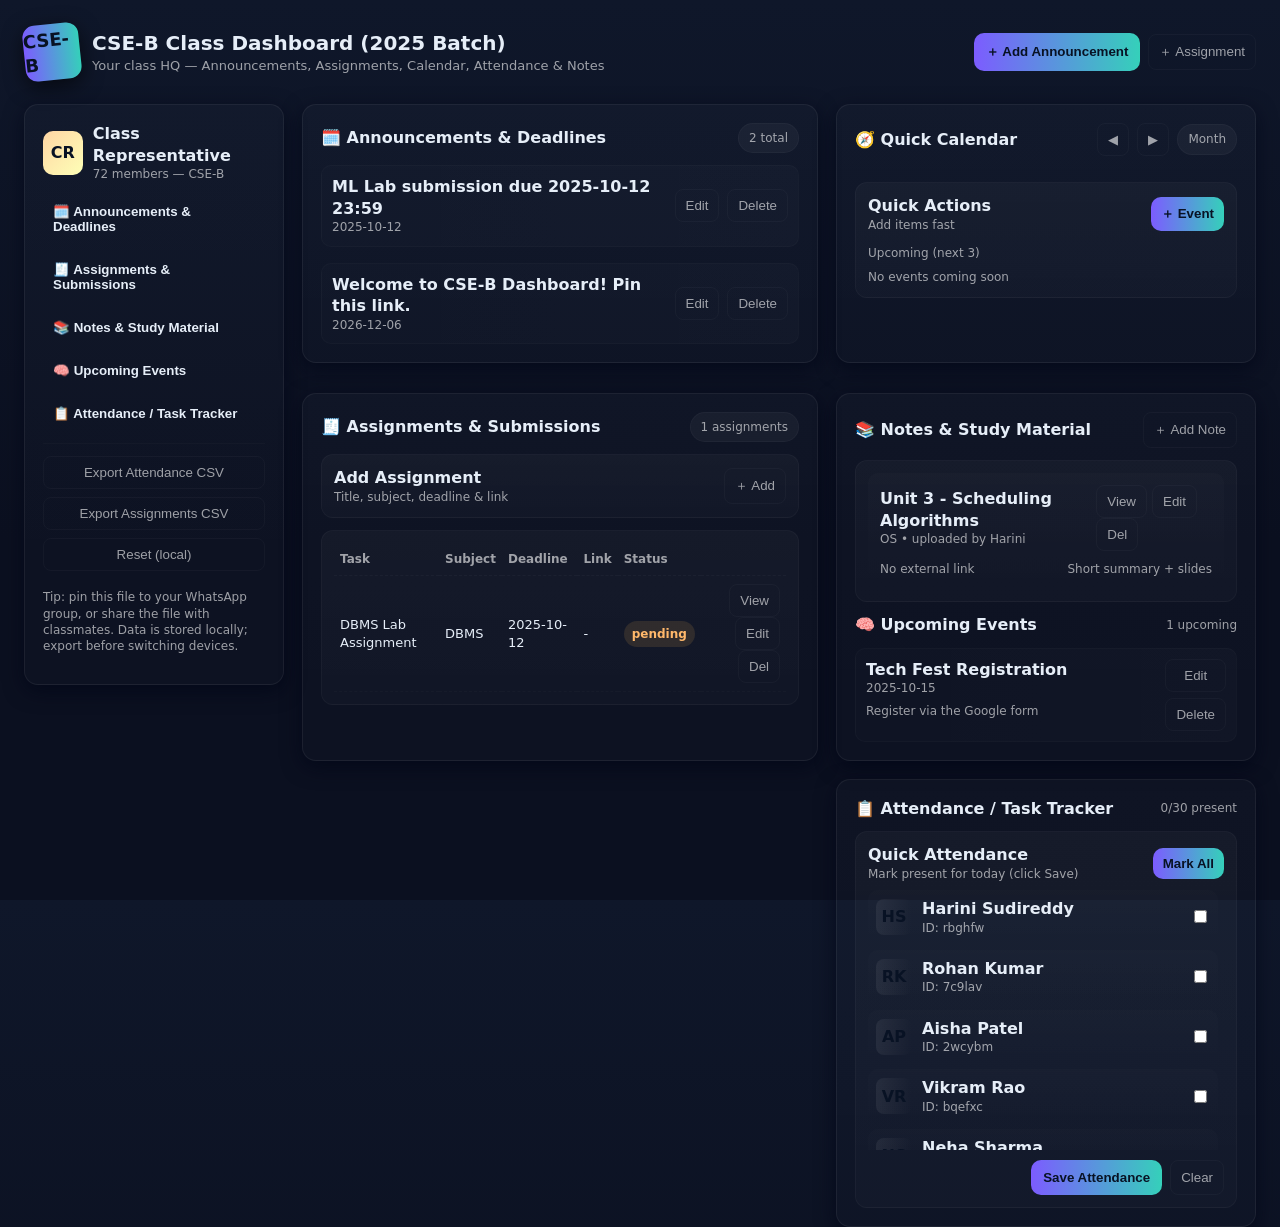
==== index.html @ da794ee7 "Rename csedhome.html to index.html" ====
<!doctype html>
<html lang="en">
<head>
<meta charset="utf-8" />
<meta name="viewport" content="width=device-width,initial-scale=1" />
<title>CSE-D Class Dashboard — Notion-style Mock</title>
<link rel="preconnect" href="https://fonts.gstatic.com" crossorigin>
<style>
  /* ====== Fonts & root vars ====== */
  @font-face {
    font-family: 'InterVar';
    src: local('Inter'), local('Inter var');
  }
  :root{
    --bg: linear-gradient(180deg,#0f172a 0%, #0b1020 60%);
    --card: rgba(255,255,255,0.06);
    --muted: rgba(255,255,255,0.6);
    --accent: linear-gradient(90deg,#7c5cff,#35d0ba);
    --glass: rgba(255,255,255,0.04);
    --glass-2: rgba(255,255,255,0.03);
    --glass-border: rgba(255,255,255,0.06);
    --success: #4ade80;
    --danger: #fb7185;
    --glass-radius: 14px;
    --ui-gap: 18px;
    --shadow: 0 6px 20px rgba(2,6,23,0.7);
  }
  *{box-sizing:border-box}
  html,body{height:100%}
  body{
    margin:0;
    padding:24px;
    font-family: InterVar, system-ui, -apple-system, "Segoe UI", Roboto, "Helvetica Neue", Arial;
    background: var(--bg);
    color: #e6eef8;
    -webkit-font-smoothing:antialiased;
    -moz-osx-font-smoothing:grayscale;
    line-height:1.35;
  }

  /* ====== Layout ====== */
  .wrap{
    max-width:1300px;
    margin:0 auto;
    display:grid;
    grid-template-columns: 260px 1fr;
    gap:var(--ui-gap);
    align-items:start;
  }
  header{
    grid-column:1 / -1;
    display:flex;
    gap:12px;
    align-items:center;
    margin-bottom:6px;
  }
  .brand{
    display:flex;
    gap:12px;
    align-items:center;
  }
  .logo{
    width:56px;height:56px;border-radius:12px;
    background:var(--accent);
    display:grid;place-items:center;
    font-weight:700;font-size:18px;color:#081224;
    box-shadow: 0 6px 20px rgba(0,0,0,0.6);
    transform:rotate(-6deg);
  }
  h1{font-size:20px;margin:0}
  p.subtitle{margin:0;color:var(--muted);font-size:13px}

  /* ====== Sidebar ====== */
  .sidebar{
    background: linear-gradient(180deg, rgba(255,255,255,0.02), rgba(255,255,255,0.01));
    border-radius:var(--glass-radius);
    padding:18px;
    border:1px solid var(--glass-border);
    box-shadow:var(--shadow);
    min-height:550px;
  }
  .avatar-row{display:flex;gap:10px;align-items:center;margin-bottom:12px}
  .avatar{width:44px;height:44px;border-radius:10px;background:linear-gradient(135deg,#ffd6a5,#fdffb6);display:grid;place-items:center;color:#081224;font-weight:700}
  .sidebar .btn{
    display:block;width:100%;padding:10px;border-radius:10px;border:0;background:transparent;color:inherit;text-align:left;font-weight:600;
    cursor:pointer; margin-bottom:8px;
    transition:transform .18s ease, background .18s;
  }
  .sidebar .btn:hover{transform:translateX(6px)}
  .small{font-size:12px;color:var(--muted)}

  /* ====== Main content ====== */
  main{
    display:grid;
    grid-template-columns: 1fr 420px;
    gap:var(--ui-gap);
  }
  .panel{
    background:linear-gradient(180deg, rgba(255,255,255,0.02), rgba(255,255,255,0.01));
    border-radius:14px;padding:18px;border:1px solid var(--glass-border);box-shadow:var(--shadow);
    overflow:hidden;
  }
  .section-title{display:flex;justify-content:space-between;align-items:center;margin-bottom:12px}
  .section-title h3{margin:0;font-size:16px}
  .pill{font-size:12px;padding:6px 10px;border-radius:999px;background:rgba(255,255,255,0.04);color:var(--muted);border:1px solid rgba(255,255,255,0.03)}

  /* ====== Grid of widgets ====== */
  .widgets{
    display:grid;
    grid-template-columns: 1fr;
    gap:16px;
  }
  .two-col{display:grid;grid-template-columns:1fr 1fr;gap:12px}
  .card{
    background: linear-gradient(180deg, rgba(255,255,255,0.03), rgba(255,255,255,0.02));
    padding:12px;border-radius:12px;border:1px solid rgba(255,255,255,0.03);
    transition:transform .18s ease, box-shadow .18s;
  }
  .card:hover{transform:translateY(-6px);box-shadow:0 18px 40px rgba(2,6,23,0.6);}
  .list{display:flex;flex-direction:column;gap:10px}

  /* ====== Announcements ====== */
  .ann-item{display:flex;justify-content:space-between;gap:8px;padding:10px;border-radius:10px;background:linear-gradient(90deg, rgba(255,255,255,0.01), rgba(255,255,255,0.02));border:1px solid rgba(255,255,255,0.02)}
  .ann-item .meta{color:var(--muted);font-size:12px}
  .ann-actions{display:flex;gap:8px;align-items:center}

  /* ====== Assignments table ====== */
  table{width:100%;border-collapse:collapse;font-size:13px}
  th,td{padding:8px 6px;text-align:left}
  thead th{font-size:12px;color:var(--muted);font-weight:700;border-bottom:1px dashed rgba(255,255,255,0.03)}
  tbody tr{border-bottom:1px dashed rgba(255,255,255,0.02)}
  .status{padding:6px 8px;border-radius:999px;font-weight:700;font-size:12px}
  .status.pending{background:rgba(255,190,86,0.12);color:#ffb86b}
  .status.done{background:rgba(74,222,128,0.08);color:var(--success)}
  .status.missed{background:rgba(251,113,133,0.06);color:var(--danger)}

  /* ====== Gallery notes ====== */
  .note-card{padding:12px;border-radius:10px;background:linear-gradient(180deg, rgba(255,255,255,0.015), transparent);display:flex;flex-direction:column;gap:10px}
  .note-title{font-weight:700}
  .note-footer{display:flex;justify-content:space-between;align-items:center;font-size:12px;color:var(--muted)}

  /* ====== Calendar ====== */
  .calendar{
    display:flex;flex-direction:column;gap:12px;
  }
  .cal-head{display:flex;justify-content:space-between;align-items:center}
  .cal-grid{display:grid;grid-template-columns:repeat(7,1fr);gap:6px}
  .cal-day{
    min-height:86px;padding:8px;border-radius:8px;background:var(--card);position:relative;
    overflow:hidden;border:1px solid rgba(255,255,255,0.02);
  }
  .cal-day .date{position:absolute;right:8px;top:8px;font-size:12px;color:var(--muted)}
  .cal-day .events{margin-top:22px;display:flex;flex-direction:column;gap:6px}
  .cal-event{background:linear-gradient(90deg,#ffffff08,#ffffff04);padding:6px 8px;border-radius:8px;font-size:12px;color:var(--muted);cursor:pointer;overflow:hidden;text-overflow:ellipsis;white-space:nowrap}
  .cal-day.today{box-shadow:inset 0 0 0 2px rgba(90,200,255,0.06);border:1px solid rgba(100,180,255,0.12)}
  .cal-controls{display:flex;gap:8px;align-items:center}

  /* ====== Modals & forms ====== */
  .modal{
    position:fixed;inset:0;background:linear-gradient(180deg,rgba(4,6,12,0.6), rgba(4,6,12,0.75));
    display:none;align-items:center;justify-content:center;padding:24px;z-index:1200;
  }
  .modal.show{display:flex}
  .modal-card{width:720px;max-width:95%;background:linear-gradient(180deg,#061023,#071227);border-radius:12px;padding:18px;border:1px solid rgba(255,255,255,0.03)}
  label{display:block;margin-bottom:6px;font-size:13px}
  input[type="text"],input[type="date"],textarea,select{
    width:100%;padding:10px;border-radius:8px;border:1px solid rgba(255,255,255,0.04);background:transparent;color:inherit;
  }
  .row{display:flex;gap:12px}
  .row .col{flex:1}
  .actions{display:flex;justify-content:flex-end;gap:8px;margin-top:12px}
  .btn-primary{background:linear-gradient(90deg,#7c5cff,#35d0ba);border:0;color:#081224;padding:10px 12px;border-radius:10px;font-weight:800;cursor:pointer}
  .btn-ghost{background:transparent;border:1px solid rgba(255,255,255,0.03);padding:8px 10px;border-radius:8px;cursor:pointer;color:var(--muted)}

  /* ====== Attendance list ====== */
  .att-row{display:flex;justify-content:space-between;align-items:center;padding:8px;border-radius:10px;background:linear-gradient(180deg,rgba(255,255,255,0.01),transparent)}
  .students{max-height:260px;overflow:auto;padding-right:6px;display:grid;gap:6px}
  .student{display:flex;align-items:center;gap:10px}

  /* ====== small-screen ====== */
  @media (max-width: 980px){
    .wrap{grid-template-columns:1fr; padding:12px}
    main{grid-template-columns: 1fr}
    .sidebar{order:2;min-height:auto}
    .calendar{order:1}
  }
  /* ====== micro animations: confetti ====== */
  .confetti {
    pointer-events: none;
    position:fixed;left:0;top:0;width:100%;height:0;z-index:9999;
  }
  /* neat focus ring for accessibility */
  input:focus, textarea:focus, button:focus { outline: 3px solid rgba(125, 90, 255, 0.12); outline-offset: 2px; }
</style>
</head>
<body>

<div class="wrap" role="application">
  <header>
    <div class="brand">
      <div class="logo">CSE-B</div>
      <div>
        <h1>CSE-B Class Dashboard (2025 Batch)</h1>
        <p class="subtitle">Your class HQ — Announcements, Assignments, Calendar, Attendance & Notes</p>
      </div>
    </div>

    <div style="margin-left:auto; display:flex; gap:8px; align-items:center;">
      <button id="openAddAnnouncement" class="btn-primary" title="Add Announcement">＋ Add Announcement</button>
      <button id="openAddAssignment" class="btn-ghost" title="Add Assignment">＋ Assignment</button>
    </div>
  </header>

  <!-- Sidebar -->
  <aside class="sidebar" aria-label="Sidebar navigation">
    <div class="avatar-row">
      <div class="avatar">CR</div>
      <div>
        <div style="font-weight:700">Class Representative</div>
        <div class="small">72 members — CSE-B</div>
      </div>
    </div>

    <div style="margin-top:12px">
      <button class="btn" data-section="announcements">🗓️ Announcements & Deadlines</button>
      <button class="btn" data-section="assignments">🧾 Assignments & Submissions</button>
      <button class="btn" data-section="notes">📚 Notes & Study Material</button>
      <button class="btn" data-section="events">🧠 Upcoming Events</button>
      <button class="btn" data-section="attendance">📋 Attendance / Task Tracker</button>
    </div>

    <hr style="border:none;height:1px;background:rgba(255,255,255,0.02);margin:12px 0">

    <div style="display:flex;flex-direction:column;gap:8px">
      <button id="exportAttendance" class="btn-ghost">Export Attendance CSV</button>
      <button id="exportAssignments" class="btn-ghost">Export Assignments CSV</button>
      <button id="clearAll" class="btn-ghost" title="Clear local data">Reset (local)</button>
    </div>

    <p style="margin-top:18px;font-size:12px;color:var(--muted)">Tip: pin this file to your WhatsApp group, or share the file with classmates. Data is stored locally; export before switching devices.</p>
  </aside>

  <!-- Main -->
  <main>
    <section class="panel">
      <div class="section-title">
        <h3>🗓️ Announcements & Deadlines</h3>
        <div class="pill" id="annCount">—</div>
      </div>
      <div class="widgets" id="announcementsList">
        <!-- announcements inserted by JS -->
      </div>
    </section>

    <!-- Right column -->
    <aside class="panel">
      <div class="section-title">
        <h3>🧭 Quick Calendar</h3>
        <div class="cal-controls">
          <button id="miniPrev" class="btn-ghost">◀</button>
          <button id="miniNext" class="btn-ghost">▶</button>
          <div class="pill" id="miniTitle">Month</div>
        </div>
      </div>

      <div class="calendar" id="miniCalendar">
        <!-- calendar from JS -->
      </div>

      <div style="margin-top:14px" class="card">
        <div style="display:flex;justify-content:space-between;align-items:center">
          <div>
            <div style="font-weight:700">Quick Actions</div>
            <div class="small">Add items fast</div>
          </div>
          <div>
            <button id="openAddEvent" class="btn-primary" style="padding:8px 10px">＋ Event</button>
          </div>
        </div>

        <div style="margin-top:12px">
          <div class="small">Upcoming (next 3)</div>
          <div id="upcomingMini" style="margin-top:8px"></div>
        </div>
      </div>
    </aside>

    <!-- Lower full width panel -->
    <section style="grid-column:1 / -1; display:grid; grid-template-columns:1fr 420px; gap:18px; margin-top:12px">
      <!-- Left column: assignments, notes -->
      <div class="panel">
        <div class="section-title">
          <h3>🧾 Assignments & Submissions</h3>
          <div class="pill" id="assignCount">—</div>
        </div>

        <div class="card" style="margin-bottom:12px">
          <div style="display:flex;justify-content:space-between;align-items:center">
            <div>
              <div style="font-weight:700">Add Assignment</div>
              <div class="small">Title, subject, deadline & link</div>
            </div>
            <div>
              <button id="openAddAssignment2" class="btn-ghost">＋ Add</button>
            </div>
          </div>
        </div>

        <div class="card">
          <table aria-label="Assignments table">
            <thead>
              <tr><th>Task</th><th>Subject</th><th>Deadline</th><th>Link</th><th>Status</th><th></th></tr>
            </thead>
            <tbody id="assignmentsTable">
            </tbody>
          </table>
        </div>
      </div>

      <!-- Right column: Notes & Events -->
      <div class="panel">
        <div class="section-title">
          <h3>📚 Notes & Study Material</h3>
          <div><button id="openAddNote" class="btn-ghost">＋ Add Note</button></div>
        </div>

        <div class="card" id="notesGrid" style="display:grid;grid-template-columns:1fr;gap:10px">
          <!-- notes inserted by JS -->
        </div>

        <div style="margin-top:12px" class="section-title">
          <h3>🧠 Upcoming Events</h3>
          <div class="small" id="eventCount">—</div>
        </div>
        <div id="eventsList" class="list">
          <!-- events inserted by JS -->
        </div>
      </div>

      <!-- Attendance / Task Tracker -->
      <div class="panel" style="grid-column:2">
        <div class="section-title">
          <h3>📋 Attendance / Task Tracker</h3>
          <div class="small" id="attendanceSummary">—</div>
        </div>

        <div class="card">
          <div style="display:flex;justify-content:space-between;align-items:center;margin-bottom:8px">
            <div>
              <div style="font-weight:700">Quick Attendance</div>
              <div class="small">Mark present for today (click Save)</div>
            </div>
            <div>
              <button id="markAllPresent" class="btn-primary" style="padding:8px 10px">Mark All</button>
            </div>
          </div>

          <div class="students" id="studentsList" aria-live="polite">
            <!-- Students list inserted by JS -->
          </div>

          <div class="actions" style="margin-top:10px">
            <button id="saveAttendance" class="btn-primary">Save Attendance</button>
            <button id="clearAttendance" class="btn-ghost">Clear</button>
          </div>
        </div>

      </div>

    </section>

  </main>
</div>

<!-- Modal (Add forms) -->
<div id="modal" class="modal" role="dialog" aria-modal="true" aria-hidden="true">
  <div class="modal-card" role="document">
    <div id="modalContent">
      <!-- dynamic content -->
    </div>
  </div>
</div>

<!-- Confetti container -->
<canvas class="confetti" id="confetti"></canvas>

<script>
/* =========================
   Dashboard JS — self-contained
   - Data stored in localStorage under key "cseb_dashboard_v1"
   - All sections: announcements, assignments, notes, events, students/attendance
   ========================= */
(function(){
  const DEFAULT_STUDENTS = (() => {
    // generate sample 30 names and allow adding more — you have 72 in your class, so we list a shorter sample; user can edit
    const sample = ["Harini Sudireddy","Rohan Kumar","Aisha Patel","Vikram Rao","Neha Sharma","Aman Joshi","Priya Nair","Karthik M","Sana Khan","Ankit Verma","Ritu Singh","Manish Yadav","Sneha R","Aditya P","Smita R","Sachin T","Divya L","Rakesh N","Ishita S","Kavya M","Arjun B","Hema D","Nitin C","Pooja R","Sowmya K","Tarun G","Meera V","Rohit S","Anu R","Vishwa P"];
    return sample;
  })();

  // storage and state
  const SKEY = 'cseb_dashboard_v1';
  const state = loadState();

  // element refs
  const annList = document.getElementById('announcementsList');
  const annCount = document.getElementById('annCount');
  const assignmentsTable = document.getElementById('assignmentsTable');
  const assignCount = document.getElementById('assignCount');
  const notesGrid = document.getElementById('notesGrid');
  const eventsList = document.getElementById('eventsList');
  const eventCount = document.getElementById('eventCount');
  const miniCalendar = document.getElementById('miniCalendar');
  const miniTitle = document.getElementById('miniTitle');
  const upcomingMini = document.getElementById('upcomingMini');
  const studentsList = document.getElementById('studentsList');
  const attendanceSummary = document.getElementById('attendanceSummary');
  const modal = document.getElementById('modal');
  const modalContent = document.getElementById('modalContent');
  const confettiCanvas = document.getElementById('confetti');

  // init
  renderAll();
  buildSidebarActions();
  setupButtons();
  initMiniCalendar();

  // ---------- storage ----------
  function loadState(){
    const raw = localStorage.getItem(SKEY);
    if(!raw) {
      const init = {
        announcements: [
          {id: idGen(), text: "Welcome to CSE-B Dashboard! Pin this link.", date: todayISO()},
          {id: idGen(), text: "ML Lab submission due 2025-10-12 23:59", date: "2025-10-12"}
        ],
        assignments: [
          {id: idGen(), title:"DBMS Lab Assignment", subject:"DBMS", deadline:"2025-10-12", link:"", status:"pending"}
        ],
        notes: [
          {id:idGen(), title:"Unit 3 - Scheduling Algorithms", subject:"OS", link:"", uploadedBy:"Harini", desc:"Short summary + slides"}
        ],
        events: [
          {id:idGen(), title:"Tech Fest Registration", date:"2025-10-15", desc:"Register via the Google form", time:""}
        ],
        students: DEFAULT_STUDENTS.map((n,i)=>({id:idGen(), name:n, present:false})),
        attendanceRecords: {} // keyed by date -> array of student ids
      };
      localStorage.setItem(SKEY, JSON.stringify(init));
      return init;
    }
    try{
      return JSON.parse(raw);
    }catch(e){
      localStorage.removeItem(SKEY);
      return loadState();
    }
  }
  function saveState(){
    localStorage.setItem(SKEY, JSON.stringify(state));
  }
  function resetState(){
    localStorage.removeItem(SKEY);
    location.reload();
  }

  // ---------- rendering ----------
  function renderAll(){
    renderAnnouncements();
    renderAssignments();
    renderNotes();
    renderEvents();
    renderStudents();
    renderUpcomingMini();
    renderSummary();
  }

  function renderAnnouncements(){
    annList.innerHTML = '';
    state.announcements.slice().reverse().forEach(a=>{
      const d = document.createElement('div');
      d.className = 'ann-item';
      d.innerHTML = `
        <div>
          <div style="font-weight:700">${escapeHtml(a.text)}</div>
          <div class="meta">${a.date ? escapeHtml(a.date) : ''}</div>
        </div>
        <div class="ann-actions">
          <button class="btn-ghost" data-id="${a.id}" data-action="editAnn">Edit</button>
          <button class="btn-ghost" data-id="${a.id}" data-action="delAnn">Delete</button>
        </div>
      `;
      annList.appendChild(d);
    });
    annCount.textContent = state.announcements.length + ' total';
  }

  function renderAssignments(){
    assignmentsTable.innerHTML = '';
    state.assignments.slice().reverse().forEach(a=>{
      const tr = document.createElement('tr');
      tr.innerHTML = `
        <td style="max-width:220px">${escapeHtml(a.title)}</td>
        <td>${escapeHtml(a.subject)}</td>
        <td>${escapeHtml(a.deadline || '')}</td>
        <td>${a.link ? `<a href="${escapeHtml(a.link)}" target="_blank">Link</a>` : '-'}</td>
        <td><span class="status ${a.status === 'done' ? 'done' : a.status === 'missed' ? 'missed' : 'pending'}">${a.status}</span></td>
        <td style="text-align:right">
          <button class="btn-ghost" data-id="${a.id}" data-action="viewAssign">View</button>
          <button class="btn-ghost" data-id="${a.id}" data-action="editAssign">Edit</button>
          <button class="btn-ghost" data-id="${a.id}" data-action="delAssign">Del</button>
        </td>
      `;
      assignmentsTable.appendChild(tr);
    });
    assignCount.textContent = state.assignments.length + ' assignments';
  }

  function renderNotes(){
    notesGrid.innerHTML = '';
    state.notes.slice().reverse().forEach(n=>{
      const nc = document.createElement('div');
      nc.className = 'note-card';
      nc.innerHTML = `
        <div style="display:flex;justify-content:space-between;align-items:center">
          <div>
            <div class="note-title">${escapeHtml(n.title)}</div>
            <div class="small">${escapeHtml(n.subject)} • uploaded by ${escapeHtml(n.uploadedBy || '—')}</div>
          </div>
          <div>
            <button class="btn-ghost" data-id="${n.id}" data-action="viewNote">View</button>
            <button class="btn-ghost" data-id="${n.id}" data-action="editNote">Edit</button>
            <button class="btn-ghost" data-id="${n.id}" data-action="delNote">Del</button>
          </div>
        </div>
        <div class="note-footer">
          <div>${n.link ? `<a href="${escapeHtml(n.link)}" target="_blank">Open resource</a>` : '<span class="small">No external link</span>'}</div>
          <div class="small">${n.desc ? truncate(n.desc, 60) : ''}</div>
        </div>
      `;
      notesGrid.appendChild(nc);
    });
  }

  function renderEvents(){
    eventsList.innerHTML = '';
    state.events.slice().reverse().forEach(e=>{
      const el = document.createElement('div');
      el.className = 'ann-item';
      el.innerHTML = `
        <div>
          <div style="font-weight:700">${escapeHtml(e.title)}</div>
          <div class="meta">${escapeHtml(e.date || '')} ${e.time ? ' • ' + escapeHtml(e.time) : ''}</div>
          <div class="small" style="margin-top:6px">${escapeHtml(e.desc || '')}</div>
        </div>
        <div style="display:flex;flex-direction:column;gap:6px">
          <button class="btn-ghost" data-id="${e.id}" data-action="editEvent">Edit</button>
          <button class="btn-ghost" data-id="${e.id}" data-action="delEvent">Delete</button>
        </div>
      `;
      eventsList.appendChild(el);
    });
    eventCount.textContent = state.events.length + ' upcoming';
  }

  function renderStudents(){
    studentsList.innerHTML = '';
    state.students.forEach(s=>{
      const div = document.createElement('div');
      div.className = 'att-row student';
      div.innerHTML = `
        <div style="display:flex;align-items:center;gap:10px">
          <div style="width:36px;height:36px;border-radius:8px;background:linear-gradient(90deg,#fff1,#fff0);display:grid;place-items:center;color:#081224;font-weight:700">${s.name.split(' ').map(x=>x[0]).slice(0,2).join('')}</div>
          <div>
            <div style="font-weight:700">${escapeHtml(s.name)}</div>
            <div class="small">ID: ${s.id.slice(0,6)}</div>
          </div>
        </div>
        <div style="display:flex;align-items:center;gap:8px">
          <input type="checkbox" data-id="${s.id}" ${s.present ? "checked" : ""} aria-label="Mark present for ${escapeHtml(s.name)}" />
        </div>
      `;
      studentsList.appendChild(div);
    });
    updateAttendanceSummary();
  }

  // ---------- mini calendar ----------
  let miniMonthOffset = 0; // 0 => current month
  function initMiniCalendar(){
    document.getElementById('miniPrev').addEventListener('click', ()=>{ miniMonthOffset--; renderMiniCalendar(); });
    document.getElementById('miniNext').addEventListener('click', ()=>{ miniMonthOffset++; renderMiniCalendar(); });
    renderMiniCalendar();
  }
  function renderMiniCalendar(){
    const today = new Date();
    const base = new Date(today.getFullYear(), today.getMonth() + miniMonthOffset, 1);
    const monthName = base.toLocaleString(undefined,{month:'long',year:'numeric'});
    miniTitle.textContent = monthName;
    miniCalendar.innerHTML = '';
    // header
    const weeks = ['Sun','Mon','Tue','Wed','Thu','Fri','Sat'];
    const header = document.createElement('div');
    header.className = 'cal-head';
    header.innerHTML = `<div style="display:flex;gap:6px">${weeks.map(w=>`<div style="width:46px;text-align:center;font-size:12px;color:var(--muted)">${w}</div>`).join('')}</div>`;
    miniCalendar.appendChild(header);

    // grid
    const grid = document.createElement('div');
    grid.className = 'cal-grid';
    const startDay = new Date(base.getFullYear(), base.getMonth(), 1).getDay();
    const daysInMonth = new Date(base.getFullYear(), base.getMonth()+1, 0).getDate();
    // fill blanks
    for(let i=0;i<startDay;i++){
      const blank = document.createElement('div'); blank.className='cal-day'; blank.innerHTML=''; grid.appendChild(blank);
    }
    for(let d=1;d<=daysInMonth;d++){
      const curr = new Date(base.getFullYear(), base.getMonth(), d);
      const iso = curr.toISOString().slice(0,10);
      const dayEl = document.createElement('div');
      dayEl.className = 'cal-day' + (isSameDate(curr, new Date()) ? ' today' : '');
      dayEl.innerHTML = `<div class="date">${d}</div><div class="events"></div>`;
      // find events on this date
      const events = state.events.filter(ev => ev.date === iso);
      const evWrap = dayEl.querySelector('.events');
      events.slice(0,3).forEach(ev=>{
        const evEl = document.createElement('div');
        evEl.className = 'cal-event';
        evEl.textContent = ev.title;
        evEl.title = ev.desc || '';
        evEl.addEventListener('click', ()=> openViewEvent(ev.id));
        evWrap.appendChild(evEl);
      });
      // add placeholder to add event by clicking day
      dayEl.addEventListener('dblclick', ()=> openAddEvent(iso));
      grid.appendChild(dayEl);
    }
    miniCalendar.appendChild(grid);
  }

  // ---------- upcoming mini ----------
  function renderUpcomingMini(){
    upcomingMini.innerHTML = '';
    const future = state.events
      .filter(e => e.date && new Date(e.date) >= new Date(new Date().toISOString().slice(0,10)))
      .sort((a,b)=> new Date(a.date) - new Date(b.date))
      .slice(0,3);
    if(!future.length) upcomingMini.innerHTML = '<div class="small">No events coming soon</div>';
    future.forEach(e=>{
      const div = document.createElement('div'); div.className='ann-item';
      div.innerHTML = `<div><div style="font-weight:700">${escapeHtml(e.title)}</div><div class="meta">${escapeHtml(e.date)}</div></div><div><button class="btn-ghost" data-id="${e.id}" data-action="openEvent">Open</button></div>`;
      upcomingMini.appendChild(div);
    });
  }

  // ---------- interactions & handlers ----------
  function setupButtons(){
    // global clicks on dynamic buttons
    document.addEventListener('click', (ev)=>{
      const t = ev.target;
      // announcements
      if(t.dataset && t.dataset.action === 'delAnn'){ deleteAnnouncement(t.dataset.id); }
      if(t.dataset && t.dataset.action === 'editAnn'){ openEditAnnouncement(t.dataset.id); }

      // assignments
      if(t.dataset && t.dataset.action === 'viewAssign'){ openViewAssignment(t.dataset.id); }
      if(t.dataset && t.dataset.action === 'editAssign'){ openEditAssignment(t.dataset.id); }
      if(t.dataset && t.dataset.action === 'delAssign'){ deleteAssignment(t.dataset.id); }

      // notes
      if(t.dataset && t.dataset.action === 'viewNote'){ openViewNote(t.dataset.id); }
      if(t.dataset && t.dataset.action === 'editNote'){ openEditNote(t.dataset.id); }
      if(t.dataset && t.dataset.action === 'delNote'){ deleteNote(t.dataset.id); }

      // events
      if(t.dataset && t.dataset.action === 'editEvent'){ openEditEvent(t.dataset.id); }
      if(t.dataset && t.dataset.action === 'delEvent'){ deleteEvent(t.dataset.id); }
      if(t.dataset && t.dataset.action === 'openEvent'){ openViewEvent(t.dataset.id); }
    });

    // open forms
    document.getElementById('openAddAnnouncement').addEventListener('click', ()=> openAddAnnouncement());
    document.getElementById('openAddAssignment').addEventListener('click', ()=> openAddAssignment());
    document.getElementById('openAddAssignment2').addEventListener('click', ()=> openAddAssignment());
    document.getElementById('openAddNote').addEventListener('click', ()=> openAddNote());
    document.getElementById('openAddEvent').addEventListener('click', ()=> openAddEvent());
    document.getElementById('exportAttendance').addEventListener('click', exportAttendanceCSV);
    document.getElementById('exportAssignments').addEventListener('click', exportAssignmentsCSV);
    document.getElementById('clearAll').addEventListener('click', ()=> {
      if(confirm('Clear all local data? This cannot be undone in this browser.')) resetState();
    });

    // student checkboxes
    studentsList.addEventListener('change', (ev)=>{
      if(ev.target.matches('input[type="checkbox"]')){
        const id = ev.target.dataset.id;
        const stu = state.students.find(s=>s.id===id);
        if(stu) stu.present = ev.target.checked;
        saveState(); updateAttendanceSummary();
      }
    });
    // attendance buttons
    document.getElementById('markAllPresent').addEventListener('click', ()=> {
      state.students.forEach(s=>s.present = true);
      saveState(); renderStudents();
    });
    document.getElementById('saveAttendance').addEventListener('click', ()=> {
      const dateKey = new Date().toISOString().slice(0,10);
      state.attendanceRecords[dateKey] = state.students.map(s=>({id:s.id, present:s.present}));
      saveState();
      smallToast('Attendance saved for ' + dateKey);
      sparkleConfetti();
    });
    document.getElementById('clearAttendance').addEventListener('click', ()=> {
      state.students.forEach(s=>s.present=false); saveState(); renderStudents();
    });
    // close modal on overlay click
    modal.addEventListener('click', (e)=> {
      if(e.target === modal) closeModal();
    });

    // side nav quick focus
    document.querySelectorAll('.sidebar .btn').forEach(b=>{
      b.addEventListener('click', ()=>{
        const sec = b.dataset.section;
        // simple scroll to element by section name
        if(sec === 'announcements') window.scrollTo({top:0,behavior:'smooth'});
        if(sec === 'assignments') document.querySelector('h3:contains("Assignments")')?.scrollIntoView({behavior:'smooth'});
        // otherwise just focus top
      });
    });
  }

  // ---------- Add / Edit modals ----------
  function openAddAnnouncement(text){
    modalShow(`
      <h2 style="margin-top:0">Add Announcement</h2>
      <label>Message</label>
      <textarea id="anText" rows="3" placeholder="Write announcement...">${text ? escapeHtml(text) : ''}</textarea>
      <div class="row" style="margin-top:8px">
        <div class="col">
          <label>Date (optional)</label>
          <input type="date" id="anDate" />
        </div>
      </div>
      <div class="actions">
        <button class="btn-ghost" id="cancelModal">Cancel</button>
        <button class="btn-primary" id="saveAnn">Save</button>
      </div>
    `);
    document.getElementById('cancelModal').addEventListener('click', closeModal);
    document.getElementById('saveAnn').addEventListener('click', ()=>{
      const text = document.getElementById('anText').value.trim();
      const date = document.getElementById('anDate').value;
      if(!text) { smallToast('Please write an announcement.'); return; }
      state.announcements.push({id:idGen(), text, date: date || todayISO()});
      saveState(); renderAnnouncements(); closeModal(); smallToast('Announcement added'); sparkleConfetti();
    });
  }
  function openEditAnnouncement(id){
    const a = state.announcements.find(x=>x.id===id);
    if(!a) return;
    modalShow(`
      <h2 style="margin-top:0">Edit Announcement</h2>
      <label>Message</label>
      <textarea id="anText" rows="3">${escapeHtml(a.text)}</textarea>
      <label style="margin-top:6px">Date</label>
      <input type="date" id="anDate" value="${escapeHtml(a.date||'')}"/>
      <div class="actions">
        <button class="btn-ghost" id="cancelModal">Cancel</button>
        <button class="btn-primary" id="saveAnn">Save</button>
      </div>
    `);
    document.getElementById('cancelModal').addEventListener('click', closeModal);
    document.getElementById('saveAnn').addEventListener('click', ()=>{
      a.text = document.getElementById('anText').value.trim();
      a.date = document.getElementById('anDate').value;
      saveState(); renderAnnouncements(); closeModal(); smallToast('Announcement updated');
    });
  }
  function deleteAnnouncement(id){
    if(!confirm('Delete this announcement?')) return;
    state.announcements = state.announcements.filter(a=>a.id!==id);
    saveState(); renderAnnouncements();
  }

  // assignments
  function openAddAssignment(data = {}) {
    modalShow(`
      <h2 style="margin-top:0">${data.id ? 'Edit' : 'Add'} Assignment</h2>
      <label>Title</label><input id="asTitle" type="text" value="${escapeHtml(data.title||'')}" />
      <div class="row">
        <div class="col">
          <label>Subject</label><input id="asSubject" type="text" value="${escapeHtml(data.subject||'')}" />
        </div>
        <div class="col">
          <label>Deadline</label><input id="asDeadline" type="date" value="${escapeHtml(data.deadline||'')}" />
        </div>
      </div>
      <label>Submission Link (optional)</label><input id="asLink" type="text" value="${escapeHtml(data.link||'')}" />
      <div style="margin-top:8px">
        <label>Status</label>
        <select id="asStatus">
          <option value="pending">pending</option>
          <option value="done">done</option>
          <option value="missed">missed</option>
        </select>
      </div>
      <div class="actions">
        <button class="btn-ghost" id="cancelModal">Cancel</button>
        <button class="btn-primary" id="saveAssign">${data.id ? 'Save' : 'Add'}</button>
      </div>
    `);
    if(data.id) document.getElementById('asStatus').value = data.status || 'pending';
    document.getElementById('cancelModal').addEventListener('click', closeModal);
    document.getElementById('saveAssign').addEventListener('click', ()=>{
      const title = document.getElementById('asTitle').value.trim();
      const subject = document.getElementById('asSubject').value.trim();
      const deadline = document.getElementById('asDeadline').value;
      const link = document.getElementById('asLink').value.trim();
      const status = document.getElementById('asStatus').value;
      if(!title || !subject) { smallToast('Title and subject required'); return; }
      if(data.id){
        const it = state.assignments.find(x=>x.id===data.id);
        Object.assign(it, {title, subject, deadline, link, status});
        smallToast('Assignment updated'); sparkleConfetti();
      } else {
        state.assignments.push({id:idGen(), title, subject, deadline, link, status});
        smallToast('Assignment added'); sparkleConfetti();
      }
      saveState(); renderAssignments(); closeModal();
    });
  }
  function openEditAssignment(id){ const a = state.assignments.find(x=>x.id===id); if(a) openAddAssignment(a); }
  function openViewAssignment(id){
    const a = state.assignments.find(x=>x.id===id);
    if(!a) return;
    modalShow(`
      <h2 style="margin-top:0">${escapeHtml(a.title)}</h2>
      <div class="small">Subject: ${escapeHtml(a.subject)} • Deadline: ${escapeHtml(a.deadline || '—')}</div>
      <div style="margin-top:10px">${a.link ? `<a href="${escapeHtml(a.link)}" target="_blank">Open submission link</a>` : '<span class="small">No submission link</span>'}</div>
      <div style="margin-top:10px">${a.status ? '<div class="status '+a.status+'">'+escapeHtml(a.status)+'</div>' : ''}</div>
      <div class="actions"><button class="btn-ghost" id="closeNow">Close</button></div>
    `);
    document.getElementById('closeNow').addEventListener('click', closeModal);
  }
  function deleteAssignment(id){
    if(!confirm('Delete assignment?')) return;
    state.assignments = state.assignments.filter(a=>a.id!==id);
    saveState(); renderAssignments();
  }

  // notes
  function openAddNote(data = {}){
    modalShow(`
      <h2 style="margin-top:0">${data.id ? 'Edit' : 'Add'} Note</h2>
      <label>Title</label><input id="noteTitle" type="text" value="${escapeHtml(data.title||'')}" />
      <label>Subject</label><input id="noteSubject" type="text" value="${escapeHtml(data.subject||'')}" />
      <label>Resource link (optional)</label><input id="noteLink" type="text" value="${escapeHtml(data.link||'')}" />
      <label>Description</label><textarea id="noteDesc" rows="4">${escapeHtml(data.desc||'')}</textarea>
      <label>Uploaded by</label><input id="noteBy" type="text" value="${escapeHtml(data.uploadedBy||'')}" />
      <div class="actions"><button class="btn-ghost" id="cancelModal">Cancel</button><button class="btn-primary" id="saveNote">${data.id ? 'Save' : 'Add'}</button></div>
    `);
    document.getElementById('cancelModal').addEventListener('click', closeModal);
    document.getElementById('saveNote').addEventListener('click', ()=>{
      const title = document.getElementById('noteTitle').value.trim();
      if(!title){ smallToast('Title required'); return; }
      const obj = {
        id: data.id || idGen(),
        title,
        subject: document.getElementById('noteSubject').value.trim(),
        link: document.getElementById('noteLink').value.trim(),
        desc: document.getElementById('noteDesc').value.trim(),
        uploadedBy: document.getElementById('noteBy').value.trim()
      };
      if(data.id){
        const it = state.notes.find(n=>n.id===data.id); Object.assign(it, obj);
        smallToast('Note updated');
      } else {
        state.notes.push(obj); smallToast('Note added'); sparkleConfetti();
      }
      saveState(); renderNotes(); closeModal();
    });
  }
  function openViewNote(id){
    const n = state.notes.find(x=>x.id===id); if(!n) return;
    modalShow(`
      <h2 style="margin-top:0">${escapeHtml(n.title)}</h2>
      <div class="small">Subject: ${escapeHtml(n.subject)} • Uploaded by ${escapeHtml(n.uploadedBy)}</div>
      <div style="margin-top:8px">${n.desc ? escapeHtml(n.desc) : ''}</div>
      <div style="margin-top:8px">${n.link ? `<a href="${escapeHtml(n.link)}" target="_blank">Open resource</a>` : ''}</div>
      <div class="actions"><button class="btn-ghost" id="closeNow">Close</button></div>
    `);
    document.getElementById('closeNow').addEventListener('click', closeModal);
  }
  function openEditNote(id){ const n = state.notes.find(x=>x.id===id); if(n) openAddNote(n); }
  function deleteNote(id){ if(!confirm('Delete note?')) return; state.notes = state.notes.filter(n=>n.id!==id); saveState(); renderNotes(); }

  // events
  function openAddEvent(dateVal){
    modalShow(`
      <h2 style="margin-top:0">Add Event</h2>
      <label>Title</label><input id="evTitle" type="text" />
      <div class="row">
        <div class="col"><label>Date</label><input id="evDate" type="date" value="${dateVal || ''}" /></div>
        <div class="col"><label>Time</label><input id="evTime" type="text" placeholder="10:30 AM" /></div>
      </div>
      <label>Description</label><textarea id="evDesc" rows="4"></textarea>
      <div class="actions"><button class="btn-ghost" id="cancelModal">Cancel</button><button class="btn-primary" id="saveEvent">Add Event</button></div>
    `);
    document.getElementById('cancelModal').addEventListener('click', closeModal);
    document.getElementById('saveEvent').addEventListener('click', ()=>{
      const title = document.getElementById('evTitle').value.trim();
      const date = document.getElementById('evDate').value;
      if(!title || !date){ smallToast('Title & date required'); return; }
      state.events.push({id:idGen(), title, date, time: document.getElementById('evTime').value.trim(), desc: document.getElementById('evDesc').value.trim()});
      saveState(); renderEvents(); renderMiniCalendar(); renderUpcomingMini(); closeModal(); smallToast('Event added'); sparkleConfetti();
    });
  }
  function openViewEvent(id){
    const e = state.events.find(x=>x.id===id);
    if(!e) return;
    modalShow(`
      <h2 style="margin-top:0">${escapeHtml(e.title)}</h2>
      <div class="small">${escapeHtml(e.date || '')} ${e.time ? ' • ' + escapeHtml(e.time) : ''}</div>
      <div style="margin-top:8px">${escapeHtml(e.desc || '')}</div>
      <div class="actions"><button class="btn-ghost" id="closeNow">Close</button></div>
    `);
    document.getElementById('closeNow').addEventListener('click', closeModal);
  }
  function openEditEvent(id){ const e = state.events.find(x=>x.id===id); if(!e) {
    console.warn('event not found',id); return;
  }
    modalShow(`
      <h2 style="margin-top:0">Edit Event</h2>
      <label>Title</label><input id="evTitle" type="text" value="${escapeHtml(e.title)}" />
      <div class="row">
        <div class="col"><label>Date</label><input id="evDate" type="date" value="${escapeHtml(e.date||'')}" /></div>
        <div class="col"><label>Time</label><input id="evTime" type="text" value="${escapeHtml(e.time||'')}" /></div>
      </div>
      <label>Description</label><textarea id="evDesc" rows="4">${escapeHtml(e.desc||'')}</textarea>
      <div class="actions"><button class="btn-ghost" id="cancelModal">Cancel</button><button class="btn-primary" id="saveEvent">Save</button></div>
    `);
    document.getElementById('cancelModal').addEventListener('click', closeModal);
    document.getElementById('saveEvent').addEventListener('click', ()=>{
      e.title = document.getElementById('evTitle').value.trim();
      e.date = document.getElementById('evDate').value;
      e.time = document.getElementById('evTime').value.trim();
      e.desc = document.getElementById('evDesc').value.trim();
      saveState(); renderEvents(); renderMiniCalendar(); renderUpcomingMini(); closeModal(); smallToast('Event updated');
    });
  }
  function deleteEvent(id){ if(!confirm('Delete this event?')) return; state.events = state.events.filter(e=>e.id!==id); saveState(); renderEvents(); renderMiniCalendar(); renderUpcomingMini(); }

  // ---------- helpers ----------
  function modalShow(html){
    modalContent.innerHTML = html;
    modal.classList.add('show');
    modal.setAttribute('aria-hidden','false');
    // focus first input
    setTimeout(()=> {
      const fi = modalContent.querySelector('input,textarea,button,select');
      if(fi) fi.focus();
    },80);
  }
  function closeModal(){ modal.classList.remove('show'); modal.setAttribute('aria-hidden','true'); modalContent.innerHTML=''; }

  function idGen(){ return Math.random().toString(36).slice(2,10); }
  function todayISO(){ return new Date().toISOString().slice(0,10); }
  function isSameDate(a,b){ return a.getFullYear()===b.getFullYear() && a.getMonth()===b.getMonth() && a.getDate()===b.getDate(); }
  function escapeHtml(s){ if(!s) return ''; return String(s).replace(/[&<>"']/g, function(m){ return {'&':'&amp;','<':'&lt;','>':'&gt;','"':'&quot;',"'":'&#39;'}[m]; }); }
  function truncate(s,n){ if(!s) return ''; return s.length>n ? s.slice(0,n-1)+'…' : s; }

  // small toast helper
  function smallToast(msg){
    const t = document.createElement('div');
    t.style.position='fixed'; t.style.right='18px'; t.style.bottom='18px';
    t.style.background='linear-gradient(90deg,#0ea5e9,#7c5cff)'; t.style.color='#021024'; t.style.padding='12px 14px';
    t.style.borderRadius='10px'; t.style.fontWeight='700'; t.style.boxShadow='0 8px 24px rgba(0,0,0,0.6)';
    t.style.zIndex=9999; t.textContent = msg;
    document.body.appendChild(t);
    setTimeout(()=> t.style.opacity='0.12', 2200);
    setTimeout(()=> t.remove(), 2600);
  }

  // confetti: small but delightful
  function sparkleConfetti(){
    const canvas = confettiCanvas;
    if(!canvas) return;
    const ctx = canvas.getContext('2d');
    const w = canvas.width = innerWidth;
    const h = canvas.height = innerHeight;
    const pieces = [];
    for(let i=0;i<80;i++){
      pieces.push({
        x: Math.random()*w,
        y: Math.random()*-h,
        vx: (Math.random()-0.5)*2,
        vy: Math.random()*6 + 2,
        size: Math.random()*6 + 4,
        color: `hsl(${Math.random()*360} 80% 65%)`,
        rot: Math.random()*360
      });
    }
    let t = 0;
    function frame(){
      ctx.clearRect(0,0,w,h);
      pieces.forEach(p=>{
        p.x += p.vx; p.y += p.vy;
        p.vy += 0.08;
        ctx.save();
        ctx.translate(p.x,p.y);
        ctx.rotate(p.rot*Math.PI/180);
        ctx.fillStyle = p.color;
        ctx.fillRect(-p.size/2, -p.size/2, p.size, p.size*0.6);
        ctx.restore();
      });
      t++;
      if(t < 120) requestAnimationFrame(frame);
      else ctx.clearRect(0,0,w,h);
    }
    requestAnimationFrame(frame);
  }

  // export CSV
  function exportAttendanceCSV(){
    const date = todayISO();
    const rows = [['Name','ID','Present']];
    state.students.forEach(s=> rows.push([s.name, s.id, s.present ? 'Present' : 'Absent']));
    downloadCSV(rows, `attendance_${date}.csv`);
  }
  function exportAssignmentsCSV(){
    const rows = [['Title','Subject','Deadline','Link','Status']];
    state.assignments.forEach(a=> rows.push([a.title, a.subject, a.deadline||'', a.link||'', a.status]));
    downloadCSV(rows, `assignments_${todayISO()}.csv`);
  }
  function downloadCSV(rows, name){
    const csv = rows.map(r => r.map(c => `"${String(c).replace(/"/g,'""')}"`).join(',')).join('\n');
    const blob = new Blob([csv],{type:'text/csv'});
    const url = URL.createObjectURL(blob);
    const a = document.createElement('a'); a.href = url; a.download = name; a.click(); URL.revokeObjectURL(url);
    smallToast('CSV downloaded: ' + name);
  }

  // sidebar quick actions binding
  function buildSidebarActions(){
    // hook open add forms quickly
    // already handled above
  }

  // update attendance summary
  function updateAttendanceSummary(){
    const present = state.students.filter(s=>s.present).length;
    attendanceSummary.textContent = `${present}/${state.students.length} present`;
    document.getElementById('attendanceSummary').textContent = `${present}/${state.students.length} present`;
  }

  function renderSummary(){
    renderAnnouncements(); renderAssignments(); renderNotes(); renderEvents(); renderStudents(); renderMiniCalendar(); renderUpcomingMini();
  }

  // util: make sure we save on unload
  window.addEventListener('beforeunload', ()=> saveState());

  // small helper to find element by text (used earlier but fallback)
  (function polyfills(){
    if(!Element.prototype.matches) Element.prototype.matches = Element.prototype.msMatchesSelector || Element.prototype.webkitMatchesSelector;
    if(!Document.prototype.querySelectorAll) Document.prototype.querySelectorAll = function(){ return []; };
  })();

  // tiny helper: add sample UI keyboard support
  document.addEventListener('keydown', (e)=>{
    if(e.key === 'n' && (e.ctrlKey||e.metaKey)) { e.preventDefault(); openAddNote(); }
    if(e.key === 'a' && (e.ctrlKey||e.metaKey)) { e.preventDefault(); openAddAnnouncement(); }
  });

  // utility to open add event with given date
  window.openAddEvent = function(date){ openAddEvent(date); };

  // v tiny helper to expose modal functions for debugging
  window._dashboard = { state, saveState, openAddAnnouncement };

})();
</script>
</body>
</html>
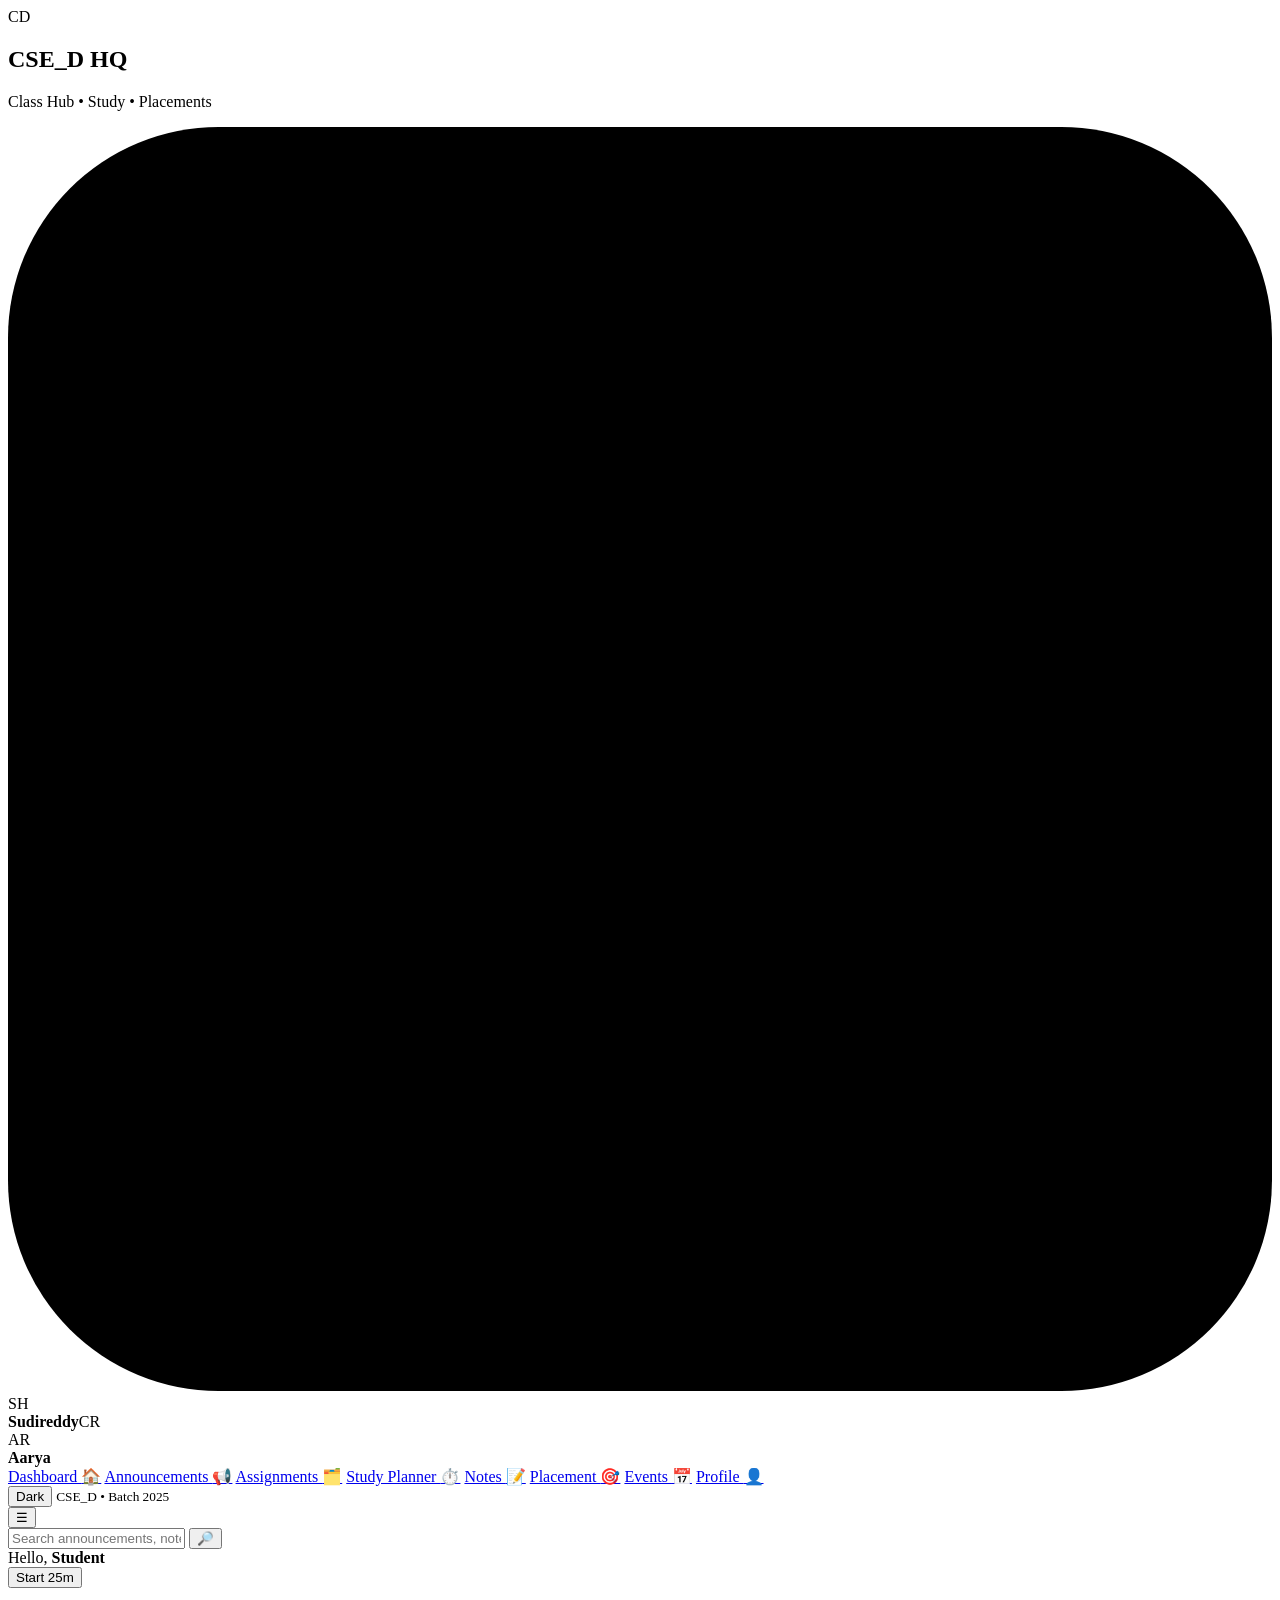
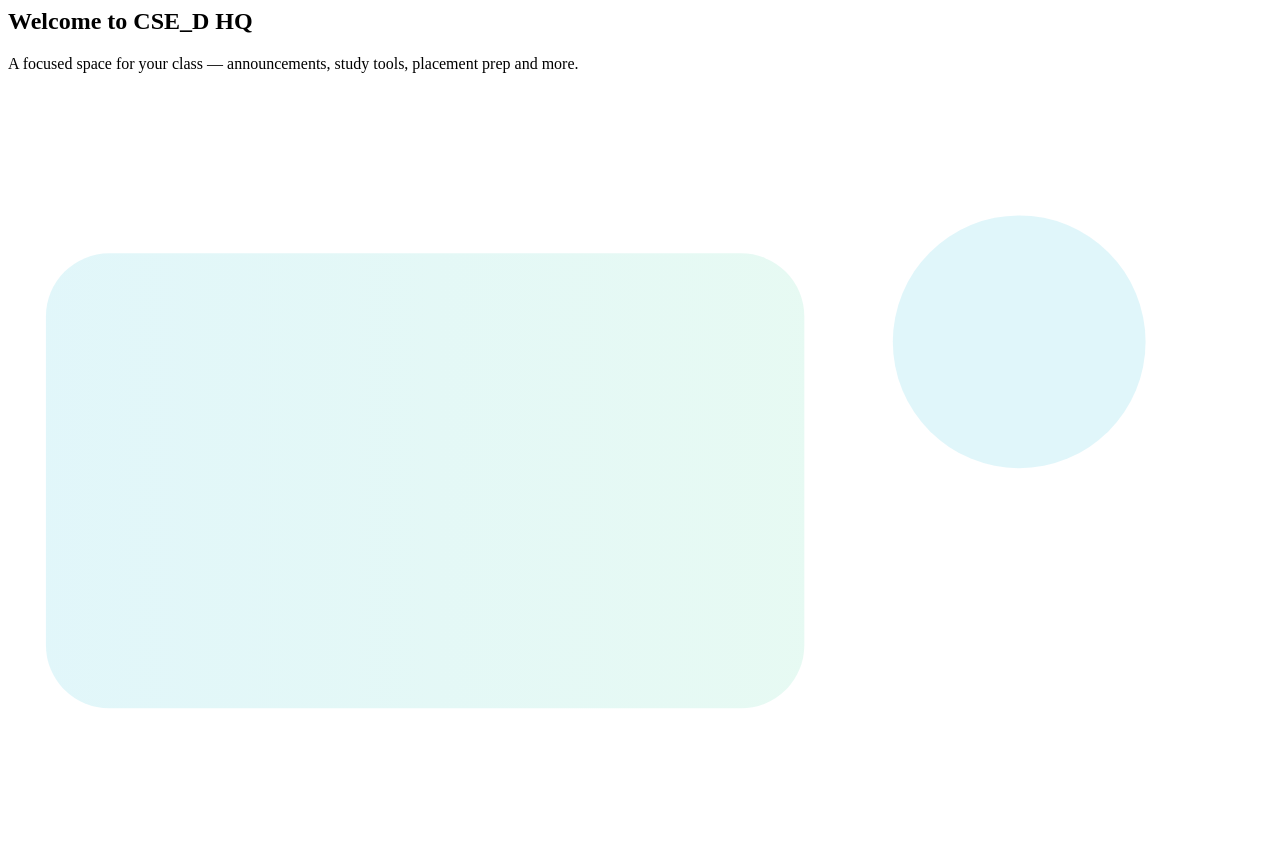
==== commit 4b0093ef: "Html" ====
--- a/index.html
+++ b/index.html
@@ -3,1083 +3,79 @@
 <head>
 <meta charset="utf-8" />
 <meta name="viewport" content="width=device-width,initial-scale=1" />
-<title>CSE-D Class Dashboard — Notion-style Mock</title>
-<link rel="preconnect" href="https://fonts.gstatic.com" crossorigin>
-<style>
-  /* ====== Fonts & root vars ====== */
-  @font-face {
-    font-family: 'InterVar';
-    src: local('Inter'), local('Inter var');
-  }
-  :root{
-    --bg: linear-gradient(180deg,#0f172a 0%, #0b1020 60%);
-    --card: rgba(255,255,255,0.06);
-    --muted: rgba(255,255,255,0.6);
-    --accent: linear-gradient(90deg,#7c5cff,#35d0ba);
-    --glass: rgba(255,255,255,0.04);
-    --glass-2: rgba(255,255,255,0.03);
-    --glass-border: rgba(255,255,255,0.06);
-    --success: #4ade80;
-    --danger: #fb7185;
-    --glass-radius: 14px;
-    --ui-gap: 18px;
-    --shadow: 0 6px 20px rgba(2,6,23,0.7);
-  }
-  *{box-sizing:border-box}
-  html,body{height:100%}
-  body{
-    margin:0;
-    padding:24px;
-    font-family: InterVar, system-ui, -apple-system, "Segoe UI", Roboto, "Helvetica Neue", Arial;
-    background: var(--bg);
-    color: #e6eef8;
-    -webkit-font-smoothing:antialiased;
-    -moz-osx-font-smoothing:grayscale;
-    line-height:1.35;
-  }
-
-  /* ====== Layout ====== */
-  .wrap{
-    max-width:1300px;
-    margin:0 auto;
-    display:grid;
-    grid-template-columns: 260px 1fr;
-    gap:var(--ui-gap);
-    align-items:start;
-  }
-  header{
-    grid-column:1 / -1;
-    display:flex;
-    gap:12px;
-    align-items:center;
-    margin-bottom:6px;
-  }
-  .brand{
-    display:flex;
-    gap:12px;
-    align-items:center;
-  }
-  .logo{
-    width:56px;height:56px;border-radius:12px;
-    background:var(--accent);
-    display:grid;place-items:center;
-    font-weight:700;font-size:18px;color:#081224;
-    box-shadow: 0 6px 20px rgba(0,0,0,0.6);
-    transform:rotate(-6deg);
-  }
-  h1{font-size:20px;margin:0}
-  p.subtitle{margin:0;color:var(--muted);font-size:13px}
-
-  /* ====== Sidebar ====== */
-  .sidebar{
-    background: linear-gradient(180deg, rgba(255,255,255,0.02), rgba(255,255,255,0.01));
-    border-radius:var(--glass-radius);
-    padding:18px;
-    border:1px solid var(--glass-border);
-    box-shadow:var(--shadow);
-    min-height:550px;
-  }
-  .avatar-row{display:flex;gap:10px;align-items:center;margin-bottom:12px}
-  .avatar{width:44px;height:44px;border-radius:10px;background:linear-gradient(135deg,#ffd6a5,#fdffb6);display:grid;place-items:center;color:#081224;font-weight:700}
-  .sidebar .btn{
-    display:block;width:100%;padding:10px;border-radius:10px;border:0;background:transparent;color:inherit;text-align:left;font-weight:600;
-    cursor:pointer; margin-bottom:8px;
-    transition:transform .18s ease, background .18s;
-  }
-  .sidebar .btn:hover{transform:translateX(6px)}
-  .small{font-size:12px;color:var(--muted)}
-
-  /* ====== Main content ====== */
-  main{
-    display:grid;
-    grid-template-columns: 1fr 420px;
-    gap:var(--ui-gap);
-  }
-  .panel{
-    background:linear-gradient(180deg, rgba(255,255,255,0.02), rgba(255,255,255,0.01));
-    border-radius:14px;padding:18px;border:1px solid var(--glass-border);box-shadow:var(--shadow);
-    overflow:hidden;
-  }
-  .section-title{display:flex;justify-content:space-between;align-items:center;margin-bottom:12px}
-  .section-title h3{margin:0;font-size:16px}
-  .pill{font-size:12px;padding:6px 10px;border-radius:999px;background:rgba(255,255,255,0.04);color:var(--muted);border:1px solid rgba(255,255,255,0.03)}
-
-  /* ====== Grid of widgets ====== */
-  .widgets{
-    display:grid;
-    grid-template-columns: 1fr;
-    gap:16px;
-  }
-  .two-col{display:grid;grid-template-columns:1fr 1fr;gap:12px}
-  .card{
-    background: linear-gradient(180deg, rgba(255,255,255,0.03), rgba(255,255,255,0.02));
-    padding:12px;border-radius:12px;border:1px solid rgba(255,255,255,0.03);
-    transition:transform .18s ease, box-shadow .18s;
-  }
-  .card:hover{transform:translateY(-6px);box-shadow:0 18px 40px rgba(2,6,23,0.6);}
-  .list{display:flex;flex-direction:column;gap:10px}
-
-  /* ====== Announcements ====== */
-  .ann-item{display:flex;justify-content:space-between;gap:8px;padding:10px;border-radius:10px;background:linear-gradient(90deg, rgba(255,255,255,0.01), rgba(255,255,255,0.02));border:1px solid rgba(255,255,255,0.02)}
-  .ann-item .meta{color:var(--muted);font-size:12px}
-  .ann-actions{display:flex;gap:8px;align-items:center}
-
-  /* ====== Assignments table ====== */
-  table{width:100%;border-collapse:collapse;font-size:13px}
-  th,td{padding:8px 6px;text-align:left}
-  thead th{font-size:12px;color:var(--muted);font-weight:700;border-bottom:1px dashed rgba(255,255,255,0.03)}
-  tbody tr{border-bottom:1px dashed rgba(255,255,255,0.02)}
-  .status{padding:6px 8px;border-radius:999px;font-weight:700;font-size:12px}
-  .status.pending{background:rgba(255,190,86,0.12);color:#ffb86b}
-  .status.done{background:rgba(74,222,128,0.08);color:var(--success)}
-  .status.missed{background:rgba(251,113,133,0.06);color:var(--danger)}
-
-  /* ====== Gallery notes ====== */
-  .note-card{padding:12px;border-radius:10px;background:linear-gradient(180deg, rgba(255,255,255,0.015), transparent);display:flex;flex-direction:column;gap:10px}
-  .note-title{font-weight:700}
-  .note-footer{display:flex;justify-content:space-between;align-items:center;font-size:12px;color:var(--muted)}
-
-  /* ====== Calendar ====== */
-  .calendar{
-    display:flex;flex-direction:column;gap:12px;
-  }
-  .cal-head{display:flex;justify-content:space-between;align-items:center}
-  .cal-grid{display:grid;grid-template-columns:repeat(7,1fr);gap:6px}
-  .cal-day{
-    min-height:86px;padding:8px;border-radius:8px;background:var(--card);position:relative;
-    overflow:hidden;border:1px solid rgba(255,255,255,0.02);
-  }
-  .cal-day .date{position:absolute;right:8px;top:8px;font-size:12px;color:var(--muted)}
-  .cal-day .events{margin-top:22px;display:flex;flex-direction:column;gap:6px}
-  .cal-event{background:linear-gradient(90deg,#ffffff08,#ffffff04);padding:6px 8px;border-radius:8px;font-size:12px;color:var(--muted);cursor:pointer;overflow:hidden;text-overflow:ellipsis;white-space:nowrap}
-  .cal-day.today{box-shadow:inset 0 0 0 2px rgba(90,200,255,0.06);border:1px solid rgba(100,180,255,0.12)}
-  .cal-controls{display:flex;gap:8px;align-items:center}
-
-  /* ====== Modals & forms ====== */
-  .modal{
-    position:fixed;inset:0;background:linear-gradient(180deg,rgba(4,6,12,0.6), rgba(4,6,12,0.75));
-    display:none;align-items:center;justify-content:center;padding:24px;z-index:1200;
-  }
-  .modal.show{display:flex}
-  .modal-card{width:720px;max-width:95%;background:linear-gradient(180deg,#061023,#071227);border-radius:12px;padding:18px;border:1px solid rgba(255,255,255,0.03)}
-  label{display:block;margin-bottom:6px;font-size:13px}
-  input[type="text"],input[type="date"],textarea,select{
-    width:100%;padding:10px;border-radius:8px;border:1px solid rgba(255,255,255,0.04);background:transparent;color:inherit;
-  }
-  .row{display:flex;gap:12px}
-  .row .col{flex:1}
-  .actions{display:flex;justify-content:flex-end;gap:8px;margin-top:12px}
-  .btn-primary{background:linear-gradient(90deg,#7c5cff,#35d0ba);border:0;color:#081224;padding:10px 12px;border-radius:10px;font-weight:800;cursor:pointer}
-  .btn-ghost{background:transparent;border:1px solid rgba(255,255,255,0.03);padding:8px 10px;border-radius:8px;cursor:pointer;color:var(--muted)}
-
-  /* ====== Attendance list ====== */
-  .att-row{display:flex;justify-content:space-between;align-items:center;padding:8px;border-radius:10px;background:linear-gradient(180deg,rgba(255,255,255,0.01),transparent)}
-  .students{max-height:260px;overflow:auto;padding-right:6px;display:grid;gap:6px}
-  .student{display:flex;align-items:center;gap:10px}
-
-  /* ====== small-screen ====== */
-  @media (max-width: 980px){
-    .wrap{grid-template-columns:1fr; padding:12px}
-    main{grid-template-columns: 1fr}
-    .sidebar{order:2;min-height:auto}
-    .calendar{order:1}
-  }
-  /* ====== micro animations: confetti ====== */
-  .confetti {
-    pointer-events: none;
-    position:fixed;left:0;top:0;width:100%;height:0;z-index:9999;
-  }
-  /* neat focus ring for accessibility */
-  input:focus, textarea:focus, button:focus { outline: 3px solid rgba(125, 90, 255, 0.12); outline-offset: 2px; }
-</style>
+<title>CSE_D HQ — Student Portal (Demo)</title>
+<link rel="stylesheet" href="styles.css">
 </head>
-<body>
-
-<div class="wrap" role="application">
-  <header>
-    <div class="brand">
-      <div class="logo">CSE-B</div>
-      <div>
-        <h1>CSE-B Class Dashboard (2025 Batch)</h1>
-        <p class="subtitle">Your class HQ — Announcements, Assignments, Calendar, Attendance & Notes</p>
-      </div>
-    </div>
-
-    <div style="margin-left:auto; display:flex; gap:8px; align-items:center;">
-      <button id="openAddAnnouncement" class="btn-primary" title="Add Announcement">＋ Add Announcement</button>
-      <button id="openAddAssignment" class="btn-ghost" title="Add Assignment">＋ Assignment</button>
-    </div>
-  </header>
-
-  <!-- Sidebar -->
-  <aside class="sidebar" aria-label="Sidebar navigation">
-    <div class="avatar-row">
-      <div class="avatar">CR</div>
-      <div>
-        <div style="font-weight:700">Class Representative</div>
-        <div class="small">72 members — CSE-B</div>
-      </div>
-    </div>
-
-    <div style="margin-top:12px">
-      <button class="btn" data-section="announcements">🗓️ Announcements & Deadlines</button>
-      <button class="btn" data-section="assignments">🧾 Assignments & Submissions</button>
-      <button class="btn" data-section="notes">📚 Notes & Study Material</button>
-      <button class="btn" data-section="events">🧠 Upcoming Events</button>
-      <button class="btn" data-section="attendance">📋 Attendance / Task Tracker</button>
-    </div>
-
-    <hr style="border:none;height:1px;background:rgba(255,255,255,0.02);margin:12px 0">
-
-    <div style="display:flex;flex-direction:column;gap:8px">
-      <button id="exportAttendance" class="btn-ghost">Export Attendance CSV</button>
-      <button id="exportAssignments" class="btn-ghost">Export Assignments CSV</button>
-      <button id="clearAll" class="btn-ghost" title="Clear local data">Reset (local)</button>
-    </div>
-
-    <p style="margin-top:18px;font-size:12px;color:var(--muted)">Tip: pin this file to your WhatsApp group, or share the file with classmates. Data is stored locally; export before switching devices.</p>
-  </aside>
-
-  <!-- Main -->
-  <main>
-    <section class="panel">
-      <div class="section-title">
-        <h3>🗓️ Announcements & Deadlines</h3>
-        <div class="pill" id="annCount">—</div>
-      </div>
-      <div class="widgets" id="announcementsList">
-        <!-- announcements inserted by JS -->
-      </div>
-    </section>
-
-    <!-- Right column -->
-    <aside class="panel">
-      <div class="section-title">
-        <h3>🧭 Quick Calendar</h3>
-        <div class="cal-controls">
-          <button id="miniPrev" class="btn-ghost">◀</button>
-          <button id="miniNext" class="btn-ghost">▶</button>
-          <div class="pill" id="miniTitle">Month</div>
-        </div>
-      </div>
-
-      <div class="calendar" id="miniCalendar">
-        <!-- calendar from JS -->
-      </div>
-
-      <div style="margin-top:14px" class="card">
-        <div style="display:flex;justify-content:space-between;align-items:center">
-          <div>
-            <div style="font-weight:700">Quick Actions</div>
-            <div class="small">Add items fast</div>
-          </div>
-          <div>
-            <button id="openAddEvent" class="btn-primary" style="padding:8px 10px">＋ Event</button>
-          </div>
-        </div>
-
-        <div style="margin-top:12px">
-          <div class="small">Upcoming (next 3)</div>
-          <div id="upcomingMini" style="margin-top:8px"></div>
-        </div>
-      </div>
-    </aside>
-
-    <!-- Lower full width panel -->
-    <section style="grid-column:1 / -1; display:grid; grid-template-columns:1fr 420px; gap:18px; margin-top:12px">
-      <!-- Left column: assignments, notes -->
-      <div class="panel">
-        <div class="section-title">
-          <h3>🧾 Assignments & Submissions</h3>
-          <div class="pill" id="assignCount">—</div>
-        </div>
-
-        <div class="card" style="margin-bottom:12px">
-          <div style="display:flex;justify-content:space-between;align-items:center">
-            <div>
-              <div style="font-weight:700">Add Assignment</div>
-              <div class="small">Title, subject, deadline & link</div>
-            </div>
-            <div>
-              <button id="openAddAssignment2" class="btn-ghost">＋ Add</button>
-            </div>
-          </div>
-        </div>
-
-        <div class="card">
-          <table aria-label="Assignments table">
-            <thead>
-              <tr><th>Task</th><th>Subject</th><th>Deadline</th><th>Link</th><th>Status</th><th></th></tr>
-            </thead>
-            <tbody id="assignmentsTable">
-            </tbody>
-          </table>
-        </div>
-      </div>
-
-      <!-- Right column: Notes & Events -->
-      <div class="panel">
-        <div class="section-title">
-          <h3>📚 Notes & Study Material</h3>
-          <div><button id="openAddNote" class="btn-ghost">＋ Add Note</button></div>
-        </div>
-
-        <div class="card" id="notesGrid" style="display:grid;grid-template-columns:1fr;gap:10px">
-          <!-- notes inserted by JS -->
-        </div>
-
-        <div style="margin-top:12px" class="section-title">
-          <h3>🧠 Upcoming Events</h3>
-          <div class="small" id="eventCount">—</div>
-        </div>
-        <div id="eventsList" class="list">
-          <!-- events inserted by JS -->
-        </div>
-      </div>
-
-      <!-- Attendance / Task Tracker -->
-      <div class="panel" style="grid-column:2">
-        <div class="section-title">
-          <h3>📋 Attendance / Task Tracker</h3>
-          <div class="small" id="attendanceSummary">—</div>
-        </div>
-
-        <div class="card">
-          <div style="display:flex;justify-content:space-between;align-items:center;margin-bottom:8px">
-            <div>
-              <div style="font-weight:700">Quick Attendance</div>
-              <div class="small">Mark present for today (click Save)</div>
-            </div>
-            <div>
-              <button id="markAllPresent" class="btn-primary" style="padding:8px 10px">Mark All</button>
-            </div>
-          </div>
-
-          <div class="students" id="studentsList" aria-live="polite">
-            <!-- Students list inserted by JS -->
-          </div>
-
-          <div class="actions" style="margin-top:10px">
-            <button id="saveAttendance" class="btn-primary">Save Attendance</button>
-            <button id="clearAttendance" class="btn-ghost">Clear</button>
-          </div>
-        </div>
-
-      </div>
-
-    </section>
-
-  </main>
+<body class="light">
+<aside class="sidebar" id="sidebar">
+<div class="brand">
+<div class="logo">CD</div>
+<div>
+<h1>CSE_D HQ</h1>
+<p class="muted">Class Hub • Study • Placements</p>
+</div>
 </div>
 
-<!-- Modal (Add forms) -->
-<div id="modal" class="modal" role="dialog" aria-modal="true" aria-hidden="true">
-  <div class="modal-card" role="document">
-    <div id="modalContent">
-      <!-- dynamic content -->
-    </div>
-  </div>
+
+<div class="avatars">
+<div class="avatar">
+<svg viewBox="0 0 36 36" class="avatar-bg"><rect width="36" height="36" rx="6"/></svg>
+<div class="initials">SH</div>
+<div class="meta"><strong>Sudireddy</strong><span class="muted">CR</span></div>
+</div>
+<div class="avatar small">
+<div class="initials">AR</div>
+<div class="meta"><strong>Aarya</strong></div>
+</div>
 </div>
 
-<!-- Confetti container -->
-<canvas class="confetti" id="confetti"></canvas>
 
-<script>
-/* =========================
-   Dashboard JS — self-contained
-   - Data stored in localStorage under key "cseb_dashboard_v1"
-   - All sections: announcements, assignments, notes, events, students/attendance
-   ========================= */
-(function(){
-  const DEFAULT_STUDENTS = (() => {
-    // generate sample 30 names and allow adding more — you have 72 in your class, so we list a shorter sample; user can edit
-    const sample = ["Harini Sudireddy","Rohan Kumar","Aisha Patel","Vikram Rao","Neha Sharma","Aman Joshi","Priya Nair","Karthik M","Sana Khan","Ankit Verma","Ritu Singh","Manish Yadav","Sneha R","Aditya P","Smita R","Sachin T","Divya L","Rakesh N","Ishita S","Kavya M","Arjun B","Hema D","Nitin C","Pooja R","Sowmya K","Tarun G","Meera V","Rohit S","Anu R","Vishwa P"];
-    return sample;
-  })();
+<nav>
+<a class="active" href="#">Dashboard <span class="ico">🏠</span></a>
+<a href="#announcements">Announcements <span class="ico">📢</span></a>
+<a href="#assignments">Assignments <span class="ico">🗂️</span></a>
+<a href="#study">Study Planner <span class="ico">⏱️</span></a>
+<a href="#notes">Notes <span class="ico">📝</span></a>
+<a href="#placement">Placement <span class="ico">🎯</span></a>
+<a href="#events">Events <span class="ico">📅</span></a>
+<a href="#profile">Profile <span class="ico">👤</span></a>
+</nav>
+<div class="sidebar-footer">
+<button id="themeToggle" class="btn ghost">Dark</button>
+<small class="muted">CSE_D • Batch 2025</small>
+</div>
+</aside>
 
-  // storage and state
-  const SKEY = 'cseb_dashboard_v1';
-  const state = loadState();
 
-  // element refs
-  const annList = document.getElementById('announcementsList');
-  const annCount = document.getElementById('annCount');
-  const assignmentsTable = document.getElementById('assignmentsTable');
-  const assignCount = document.getElementById('assignCount');
-  const notesGrid = document.getElementById('notesGrid');
-  const eventsList = document.getElementById('eventsList');
-  const eventCount = document.getElementById('eventCount');
-  const miniCalendar = document.getElementById('miniCalendar');
-  const miniTitle = document.getElementById('miniTitle');
-  const upcomingMini = document.getElementById('upcomingMini');
-  const studentsList = document.getElementById('studentsList');
-  const attendanceSummary = document.getElementById('attendanceSummary');
-  const modal = document.getElementById('modal');
-  const modalContent = document.getElementById('modalContent');
-  const confettiCanvas = document.getElementById('confetti');
+<main class="main">
+<header class="topbar">
+<button id="hamburger" class="hamburger" aria-label="Toggle nav">☰</button>
+<div class="search">
+<input placeholder="Search announcements, notes, assignments..." />
+<button class="icon-btn" aria-hidden>🔎</button>
+</div>
+<div class="top-actions">
+<div class="greeting">Hello, <strong>Student</strong></div>
+<button class="btn primary" id="quickTimer">Start 25m</button>
+</div>
+</header>
 
-  // init
-  renderAll();
-  buildSidebarActions();
-  setupButtons();
-  initMiniCalendar();
 
-  // ---------- storage ----------
-  function loadState(){
-    const raw = localStorage.getItem(SKEY);
-    if(!raw) {
-      const init = {
-        announcements: [
-          {id: idGen(), text: "Welcome to CSE-B Dashboard! Pin this link.", date: todayISO()},
-          {id: idGen(), text: "ML Lab submission due 2025-10-12 23:59", date: "2025-10-12"}
-        ],
-        assignments: [
-          {id: idGen(), title:"DBMS Lab Assignment", subject:"DBMS", deadline:"2025-10-12", link:"", status:"pending"}
-        ],
-        notes: [
-          {id:idGen(), title:"Unit 3 - Scheduling Algorithms", subject:"OS", link:"", uploadedBy:"Harini", desc:"Short summary + slides"}
-        ],
-        events: [
-          {id:idGen(), title:"Tech Fest Registration", date:"2025-10-15", desc:"Register via the Google form", time:""}
-        ],
-        students: DEFAULT_STUDENTS.map((n,i)=>({id:idGen(), name:n, present:false})),
-        attendanceRecords: {} // keyed by date -> array of student ids
-      };
-      localStorage.setItem(SKEY, JSON.stringify(init));
-      return init;
-    }
-    try{
-      return JSON.parse(raw);
-    }catch(e){
-      localStorage.removeItem(SKEY);
-      return loadState();
-    }
-  }
-  function saveState(){
-    localStorage.setItem(SKEY, JSON.stringify(state));
-  }
-  function resetState(){
-    localStorage.removeItem(SKEY);
-    location.reload();
-  }
-
-  // ---------- rendering ----------
-  function renderAll(){
-    renderAnnouncements();
-    renderAssignments();
-    renderNotes();
-    renderEvents();
-    renderStudents();
-    renderUpcomingMini();
-    renderSummary();
-  }
-
-  function renderAnnouncements(){
-    annList.innerHTML = '';
-    state.announcements.slice().reverse().forEach(a=>{
-      const d = document.createElement('div');
-      d.className = 'ann-item';
-      d.innerHTML = `
-        <div>
-          <div style="font-weight:700">${escapeHtml(a.text)}</div>
-          <div class="meta">${a.date ? escapeHtml(a.date) : ''}</div>
-        </div>
-        <div class="ann-actions">
-          <button class="btn-ghost" data-id="${a.id}" data-action="editAnn">Edit</button>
-          <button class="btn-ghost" data-id="${a.id}" data-action="delAnn">Delete</button>
-        </div>
-      `;
-      annList.appendChild(d);
-    });
-    annCount.textContent = state.announcements.length + ' total';
-  }
-
-  function renderAssignments(){
-    assignmentsTable.innerHTML = '';
-    state.assignments.slice().reverse().forEach(a=>{
-      const tr = document.createElement('tr');
-      tr.innerHTML = `
-        <td style="max-width:220px">${escapeHtml(a.title)}</td>
-        <td>${escapeHtml(a.subject)}</td>
-        <td>${escapeHtml(a.deadline || '')}</td>
-        <td>${a.link ? `<a href="${escapeHtml(a.link)}" target="_blank">Link</a>` : '-'}</td>
-        <td><span class="status ${a.status === 'done' ? 'done' : a.status === 'missed' ? 'missed' : 'pending'}">${a.status}</span></td>
-        <td style="text-align:right">
-          <button class="btn-ghost" data-id="${a.id}" data-action="viewAssign">View</button>
-          <button class="btn-ghost" data-id="${a.id}" data-action="editAssign">Edit</button>
-          <button class="btn-ghost" data-id="${a.id}" data-action="delAssign">Del</button>
-        </td>
-      `;
-      assignmentsTable.appendChild(tr);
-    });
-    assignCount.textContent = state.assignments.length + ' assignments';
-  }
-
-  function renderNotes(){
-    notesGrid.innerHTML = '';
-    state.notes.slice().reverse().forEach(n=>{
-      const nc = document.createElement('div');
-      nc.className = 'note-card';
-      nc.innerHTML = `
-        <div style="display:flex;justify-content:space-between;align-items:center">
-          <div>
-            <div class="note-title">${escapeHtml(n.title)}</div>
-            <div class="small">${escapeHtml(n.subject)} • uploaded by ${escapeHtml(n.uploadedBy || '—')}</div>
-          </div>
-          <div>
-            <button class="btn-ghost" data-id="${n.id}" data-action="viewNote">View</button>
-            <button class="btn-ghost" data-id="${n.id}" data-action="editNote">Edit</button>
-            <button class="btn-ghost" data-id="${n.id}" data-action="delNote">Del</button>
-          </div>
-        </div>
-        <div class="note-footer">
-          <div>${n.link ? `<a href="${escapeHtml(n.link)}" target="_blank">Open resource</a>` : '<span class="small">No external link</span>'}</div>
-          <div class="small">${n.desc ? truncate(n.desc, 60) : ''}</div>
-        </div>
-      `;
-      notesGrid.appendChild(nc);
-    });
-  }
-
-  function renderEvents(){
-    eventsList.innerHTML = '';
-    state.events.slice().reverse().forEach(e=>{
-      const el = document.createElement('div');
-      el.className = 'ann-item';
-      el.innerHTML = `
-        <div>
-          <div style="font-weight:700">${escapeHtml(e.title)}</div>
-          <div class="meta">${escapeHtml(e.date || '')} ${e.time ? ' • ' + escapeHtml(e.time) : ''}</div>
-          <div class="small" style="margin-top:6px">${escapeHtml(e.desc || '')}</div>
-        </div>
-        <div style="display:flex;flex-direction:column;gap:6px">
-          <button class="btn-ghost" data-id="${e.id}" data-action="editEvent">Edit</button>
-          <button class="btn-ghost" data-id="${e.id}" data-action="delEvent">Delete</button>
-        </div>
-      `;
-      eventsList.appendChild(el);
-    });
-    eventCount.textContent = state.events.length + ' upcoming';
-  }
-
-  function renderStudents(){
-    studentsList.innerHTML = '';
-    state.students.forEach(s=>{
-      const div = document.createElement('div');
-      div.className = 'att-row student';
-      div.innerHTML = `
-        <div style="display:flex;align-items:center;gap:10px">
-          <div style="width:36px;height:36px;border-radius:8px;background:linear-gradient(90deg,#fff1,#fff0);display:grid;place-items:center;color:#081224;font-weight:700">${s.name.split(' ').map(x=>x[0]).slice(0,2).join('')}</div>
-          <div>
-            <div style="font-weight:700">${escapeHtml(s.name)}</div>
-            <div class="small">ID: ${s.id.slice(0,6)}</div>
-          </div>
-        </div>
-        <div style="display:flex;align-items:center;gap:8px">
-          <input type="checkbox" data-id="${s.id}" ${s.present ? "checked" : ""} aria-label="Mark present for ${escapeHtml(s.name)}" />
-        </div>
-      `;
-      studentsList.appendChild(div);
-    });
-    updateAttendanceSummary();
-  }
-
-  // ---------- mini calendar ----------
-  let miniMonthOffset = 0; // 0 => current month
-  function initMiniCalendar(){
-    document.getElementById('miniPrev').addEventListener('click', ()=>{ miniMonthOffset--; renderMiniCalendar(); });
-    document.getElementById('miniNext').addEventListener('click', ()=>{ miniMonthOffset++; renderMiniCalendar(); });
-    renderMiniCalendar();
-  }
-  function renderMiniCalendar(){
-    const today = new Date();
-    const base = new Date(today.getFullYear(), today.getMonth() + miniMonthOffset, 1);
-    const monthName = base.toLocaleString(undefined,{month:'long',year:'numeric'});
-    miniTitle.textContent = monthName;
-    miniCalendar.innerHTML = '';
-    // header
-    const weeks = ['Sun','Mon','Tue','Wed','Thu','Fri','Sat'];
-    const header = document.createElement('div');
-    header.className = 'cal-head';
-    header.innerHTML = `<div style="display:flex;gap:6px">${weeks.map(w=>`<div style="width:46px;text-align:center;font-size:12px;color:var(--muted)">${w}</div>`).join('')}</div>`;
-    miniCalendar.appendChild(header);
-
-    // grid
-    const grid = document.createElement('div');
-    grid.className = 'cal-grid';
-    const startDay = new Date(base.getFullYear(), base.getMonth(), 1).getDay();
-    const daysInMonth = new Date(base.getFullYear(), base.getMonth()+1, 0).getDate();
-    // fill blanks
-    for(let i=0;i<startDay;i++){
-      const blank = document.createElement('div'); blank.className='cal-day'; blank.innerHTML=''; grid.appendChild(blank);
-    }
-    for(let d=1;d<=daysInMonth;d++){
-      const curr = new Date(base.getFullYear(), base.getMonth(), d);
-      const iso = curr.toISOString().slice(0,10);
-      const dayEl = document.createElement('div');
-      dayEl.className = 'cal-day' + (isSameDate(curr, new Date()) ? ' today' : '');
-      dayEl.innerHTML = `<div class="date">${d}</div><div class="events"></div>`;
-      // find events on this date
-      const events = state.events.filter(ev => ev.date === iso);
-      const evWrap = dayEl.querySelector('.events');
-      events.slice(0,3).forEach(ev=>{
-        const evEl = document.createElement('div');
-        evEl.className = 'cal-event';
-        evEl.textContent = ev.title;
-        evEl.title = ev.desc || '';
-        evEl.addEventListener('click', ()=> openViewEvent(ev.id));
-        evWrap.appendChild(evEl);
-      });
-      // add placeholder to add event by clicking day
-      dayEl.addEventListener('dblclick', ()=> openAddEvent(iso));
-      grid.appendChild(dayEl);
-    }
-    miniCalendar.appendChild(grid);
-  }
-
-  // ---------- upcoming mini ----------
-  function renderUpcomingMini(){
-    upcomingMini.innerHTML = '';
-    const future = state.events
-      .filter(e => e.date && new Date(e.date) >= new Date(new Date().toISOString().slice(0,10)))
-      .sort((a,b)=> new Date(a.date) - new Date(b.date))
-      .slice(0,3);
-    if(!future.length) upcomingMini.innerHTML = '<div class="small">No events coming soon</div>';
-    future.forEach(e=>{
-      const div = document.createElement('div'); div.className='ann-item';
-      div.innerHTML = `<div><div style="font-weight:700">${escapeHtml(e.title)}</div><div class="meta">${escapeHtml(e.date)}</div></div><div><button class="btn-ghost" data-id="${e.id}" data-action="openEvent">Open</button></div>`;
-      upcomingMini.appendChild(div);
-    });
-  }
-
-  // ---------- interactions & handlers ----------
-  function setupButtons(){
-    // global clicks on dynamic buttons
-    document.addEventListener('click', (ev)=>{
-      const t = ev.target;
-      // announcements
-      if(t.dataset && t.dataset.action === 'delAnn'){ deleteAnnouncement(t.dataset.id); }
-      if(t.dataset && t.dataset.action === 'editAnn'){ openEditAnnouncement(t.dataset.id); }
-
-      // assignments
-      if(t.dataset && t.dataset.action === 'viewAssign'){ openViewAssignment(t.dataset.id); }
-      if(t.dataset && t.dataset.action === 'editAssign'){ openEditAssignment(t.dataset.id); }
-      if(t.dataset && t.dataset.action === 'delAssign'){ deleteAssignment(t.dataset.id); }
-
-      // notes
-      if(t.dataset && t.dataset.action === 'viewNote'){ openViewNote(t.dataset.id); }
-      if(t.dataset && t.dataset.action === 'editNote'){ openEditNote(t.dataset.id); }
-      if(t.dataset && t.dataset.action === 'delNote'){ deleteNote(t.dataset.id); }
-
-      // events
-      if(t.dataset && t.dataset.action === 'editEvent'){ openEditEvent(t.dataset.id); }
-      if(t.dataset && t.dataset.action === 'delEvent'){ deleteEvent(t.dataset.id); }
-      if(t.dataset && t.dataset.action === 'openEvent'){ openViewEvent(t.dataset.id); }
-    });
-
-    // open forms
-    document.getElementById('openAddAnnouncement').addEventListener('click', ()=> openAddAnnouncement());
-    document.getElementById('openAddAssignment').addEventListener('click', ()=> openAddAssignment());
-    document.getElementById('openAddAssignment2').addEventListener('click', ()=> openAddAssignment());
-    document.getElementById('openAddNote').addEventListener('click', ()=> openAddNote());
-    document.getElementById('openAddEvent').addEventListener('click', ()=> openAddEvent());
-    document.getElementById('exportAttendance').addEventListener('click', exportAttendanceCSV);
-    document.getElementById('exportAssignments').addEventListener('click', exportAssignmentsCSV);
-    document.getElementById('clearAll').addEventListener('click', ()=> {
-      if(confirm('Clear all local data? This cannot be undone in this browser.')) resetState();
-    });
-
-    // student checkboxes
-    studentsList.addEventListener('change', (ev)=>{
-      if(ev.target.matches('input[type="checkbox"]')){
-        const id = ev.target.dataset.id;
-        const stu = state.students.find(s=>s.id===id);
-        if(stu) stu.present = ev.target.checked;
-        saveState(); updateAttendanceSummary();
-      }
-    });
-    // attendance buttons
-    document.getElementById('markAllPresent').addEventListener('click', ()=> {
-      state.students.forEach(s=>s.present = true);
-      saveState(); renderStudents();
-    });
-    document.getElementById('saveAttendance').addEventListener('click', ()=> {
-      const dateKey = new Date().toISOString().slice(0,10);
-      state.attendanceRecords[dateKey] = state.students.map(s=>({id:s.id, present:s.present}));
-      saveState();
-      smallToast('Attendance saved for ' + dateKey);
-      sparkleConfetti();
-    });
-    document.getElementById('clearAttendance').addEventListener('click', ()=> {
-      state.students.forEach(s=>s.present=false); saveState(); renderStudents();
-    });
-    // close modal on overlay click
-    modal.addEventListener('click', (e)=> {
-      if(e.target === modal) closeModal();
-    });
-
-    // side nav quick focus
-    document.querySelectorAll('.sidebar .btn').forEach(b=>{
-      b.addEventListener('click', ()=>{
-        const sec = b.dataset.section;
-        // simple scroll to element by section name
-        if(sec === 'announcements') window.scrollTo({top:0,behavior:'smooth'});
-        if(sec === 'assignments') document.querySelector('h3:contains("Assignments")')?.scrollIntoView({behavior:'smooth'});
-        // otherwise just focus top
-      });
-    });
-  }
-
-  // ---------- Add / Edit modals ----------
-  function openAddAnnouncement(text){
-    modalShow(`
-      <h2 style="margin-top:0">Add Announcement</h2>
-      <label>Message</label>
-      <textarea id="anText" rows="3" placeholder="Write announcement...">${text ? escapeHtml(text) : ''}</textarea>
-      <div class="row" style="margin-top:8px">
-        <div class="col">
-          <label>Date (optional)</label>
-          <input type="date" id="anDate" />
-        </div>
-      </div>
-      <div class="actions">
-        <button class="btn-ghost" id="cancelModal">Cancel</button>
-        <button class="btn-primary" id="saveAnn">Save</button>
-      </div>
-    `);
-    document.getElementById('cancelModal').addEventListener('click', closeModal);
-    document.getElementById('saveAnn').addEventListener('click', ()=>{
-      const text = document.getElementById('anText').value.trim();
-      const date = document.getElementById('anDate').value;
-      if(!text) { smallToast('Please write an announcement.'); return; }
-      state.announcements.push({id:idGen(), text, date: date || todayISO()});
-      saveState(); renderAnnouncements(); closeModal(); smallToast('Announcement added'); sparkleConfetti();
-    });
-  }
-  function openEditAnnouncement(id){
-    const a = state.announcements.find(x=>x.id===id);
-    if(!a) return;
-    modalShow(`
-      <h2 style="margin-top:0">Edit Announcement</h2>
-      <label>Message</label>
-      <textarea id="anText" rows="3">${escapeHtml(a.text)}</textarea>
-      <label style="margin-top:6px">Date</label>
-      <input type="date" id="anDate" value="${escapeHtml(a.date||'')}"/>
-      <div class="actions">
-        <button class="btn-ghost" id="cancelModal">Cancel</button>
-        <button class="btn-primary" id="saveAnn">Save</button>
-      </div>
-    `);
-    document.getElementById('cancelModal').addEventListener('click', closeModal);
-    document.getElementById('saveAnn').addEventListener('click', ()=>{
-      a.text = document.getElementById('anText').value.trim();
-      a.date = document.getElementById('anDate').value;
-      saveState(); renderAnnouncements(); closeModal(); smallToast('Announcement updated');
-    });
-  }
-  function deleteAnnouncement(id){
-    if(!confirm('Delete this announcement?')) return;
-    state.announcements = state.announcements.filter(a=>a.id!==id);
-    saveState(); renderAnnouncements();
-  }
-
-  // assignments
-  function openAddAssignment(data = {}) {
-    modalShow(`
-      <h2 style="margin-top:0">${data.id ? 'Edit' : 'Add'} Assignment</h2>
-      <label>Title</label><input id="asTitle" type="text" value="${escapeHtml(data.title||'')}" />
-      <div class="row">
-        <div class="col">
-          <label>Subject</label><input id="asSubject" type="text" value="${escapeHtml(data.subject||'')}" />
-        </div>
-        <div class="col">
-          <label>Deadline</label><input id="asDeadline" type="date" value="${escapeHtml(data.deadline||'')}" />
-        </div>
-      </div>
-      <label>Submission Link (optional)</label><input id="asLink" type="text" value="${escapeHtml(data.link||'')}" />
-      <div style="margin-top:8px">
-        <label>Status</label>
-        <select id="asStatus">
-          <option value="pending">pending</option>
-          <option value="done">done</option>
-          <option value="missed">missed</option>
-        </select>
-      </div>
-      <div class="actions">
-        <button class="btn-ghost" id="cancelModal">Cancel</button>
-        <button class="btn-primary" id="saveAssign">${data.id ? 'Save' : 'Add'}</button>
-      </div>
-    `);
-    if(data.id) document.getElementById('asStatus').value = data.status || 'pending';
-    document.getElementById('cancelModal').addEventListener('click', closeModal);
-    document.getElementById('saveAssign').addEventListener('click', ()=>{
-      const title = document.getElementById('asTitle').value.trim();
-      const subject = document.getElementById('asSubject').value.trim();
-      const deadline = document.getElementById('asDeadline').value;
-      const link = document.getElementById('asLink').value.trim();
-      const status = document.getElementById('asStatus').value;
-      if(!title || !subject) { smallToast('Title and subject required'); return; }
-      if(data.id){
-        const it = state.assignments.find(x=>x.id===data.id);
-        Object.assign(it, {title, subject, deadline, link, status});
-        smallToast('Assignment updated'); sparkleConfetti();
-      } else {
-        state.assignments.push({id:idGen(), title, subject, deadline, link, status});
-        smallToast('Assignment added'); sparkleConfetti();
-      }
-      saveState(); renderAssignments(); closeModal();
-    });
-  }
-  function openEditAssignment(id){ const a = state.assignments.find(x=>x.id===id); if(a) openAddAssignment(a); }
-  function openViewAssignment(id){
-    const a = state.assignments.find(x=>x.id===id);
-    if(!a) return;
-    modalShow(`
-      <h2 style="margin-top:0">${escapeHtml(a.title)}</h2>
-      <div class="small">Subject: ${escapeHtml(a.subject)} • Deadline: ${escapeHtml(a.deadline || '—')}</div>
-      <div style="margin-top:10px">${a.link ? `<a href="${escapeHtml(a.link)}" target="_blank">Open submission link</a>` : '<span class="small">No submission link</span>'}</div>
-      <div style="margin-top:10px">${a.status ? '<div class="status '+a.status+'">'+escapeHtml(a.status)+'</div>' : ''}</div>
-      <div class="actions"><button class="btn-ghost" id="closeNow">Close</button></div>
-    `);
-    document.getElementById('closeNow').addEventListener('click', closeModal);
-  }
-  function deleteAssignment(id){
-    if(!confirm('Delete assignment?')) return;
-    state.assignments = state.assignments.filter(a=>a.id!==id);
-    saveState(); renderAssignments();
-  }
-
-  // notes
-  function openAddNote(data = {}){
-    modalShow(`
-      <h2 style="margin-top:0">${data.id ? 'Edit' : 'Add'} Note</h2>
-      <label>Title</label><input id="noteTitle" type="text" value="${escapeHtml(data.title||'')}" />
-      <label>Subject</label><input id="noteSubject" type="text" value="${escapeHtml(data.subject||'')}" />
-      <label>Resource link (optional)</label><input id="noteLink" type="text" value="${escapeHtml(data.link||'')}" />
-      <label>Description</label><textarea id="noteDesc" rows="4">${escapeHtml(data.desc||'')}</textarea>
-      <label>Uploaded by</label><input id="noteBy" type="text" value="${escapeHtml(data.uploadedBy||'')}" />
-      <div class="actions"><button class="btn-ghost" id="cancelModal">Cancel</button><button class="btn-primary" id="saveNote">${data.id ? 'Save' : 'Add'}</button></div>
-    `);
-    document.getElementById('cancelModal').addEventListener('click', closeModal);
-    document.getElementById('saveNote').addEventListener('click', ()=>{
-      const title = document.getElementById('noteTitle').value.trim();
-      if(!title){ smallToast('Title required'); return; }
-      const obj = {
-        id: data.id || idGen(),
-        title,
-        subject: document.getElementById('noteSubject').value.trim(),
-        link: document.getElementById('noteLink').value.trim(),
-        desc: document.getElementById('noteDesc').value.trim(),
-        uploadedBy: document.getElementById('noteBy').value.trim()
-      };
-      if(data.id){
-        const it = state.notes.find(n=>n.id===data.id); Object.assign(it, obj);
-        smallToast('Note updated');
-      } else {
-        state.notes.push(obj); smallToast('Note added'); sparkleConfetti();
-      }
-      saveState(); renderNotes(); closeModal();
-    });
-  }
-  function openViewNote(id){
-    const n = state.notes.find(x=>x.id===id); if(!n) return;
-    modalShow(`
-      <h2 style="margin-top:0">${escapeHtml(n.title)}</h2>
-      <div class="small">Subject: ${escapeHtml(n.subject)} • Uploaded by ${escapeHtml(n.uploadedBy)}</div>
-      <div style="margin-top:8px">${n.desc ? escapeHtml(n.desc) : ''}</div>
-      <div style="margin-top:8px">${n.link ? `<a href="${escapeHtml(n.link)}" target="_blank">Open resource</a>` : ''}</div>
-      <div class="actions"><button class="btn-ghost" id="closeNow">Close</button></div>
-    `);
-    document.getElementById('closeNow').addEventListener('click', closeModal);
-  }
-  function openEditNote(id){ const n = state.notes.find(x=>x.id===id); if(n) openAddNote(n); }
-  function deleteNote(id){ if(!confirm('Delete note?')) return; state.notes = state.notes.filter(n=>n.id!==id); saveState(); renderNotes(); }
-
-  // events
-  function openAddEvent(dateVal){
-    modalShow(`
-      <h2 style="margin-top:0">Add Event</h2>
-      <label>Title</label><input id="evTitle" type="text" />
-      <div class="row">
-        <div class="col"><label>Date</label><input id="evDate" type="date" value="${dateVal || ''}" /></div>
-        <div class="col"><label>Time</label><input id="evTime" type="text" placeholder="10:30 AM" /></div>
-      </div>
-      <label>Description</label><textarea id="evDesc" rows="4"></textarea>
-      <div class="actions"><button class="btn-ghost" id="cancelModal">Cancel</button><button class="btn-primary" id="saveEvent">Add Event</button></div>
-    `);
-    document.getElementById('cancelModal').addEventListener('click', closeModal);
-    document.getElementById('saveEvent').addEventListener('click', ()=>{
-      const title = document.getElementById('evTitle').value.trim();
-      const date = document.getElementById('evDate').value;
-      if(!title || !date){ smallToast('Title & date required'); return; }
-      state.events.push({id:idGen(), title, date, time: document.getElementById('evTime').value.trim(), desc: document.getElementById('evDesc').value.trim()});
-      saveState(); renderEvents(); renderMiniCalendar(); renderUpcomingMini(); closeModal(); smallToast('Event added'); sparkleConfetti();
-    });
-  }
-  function openViewEvent(id){
-    const e = state.events.find(x=>x.id===id);
-    if(!e) return;
-    modalShow(`
-      <h2 style="margin-top:0">${escapeHtml(e.title)}</h2>
-      <div class="small">${escapeHtml(e.date || '')} ${e.time ? ' • ' + escapeHtml(e.time) : ''}</div>
-      <div style="margin-top:8px">${escapeHtml(e.desc || '')}</div>
-      <div class="actions"><button class="btn-ghost" id="closeNow">Close</button></div>
-    `);
-    document.getElementById('closeNow').addEventListener('click', closeModal);
-  }
-  function openEditEvent(id){ const e = state.events.find(x=>x.id===id); if(!e) {
-    console.warn('event not found',id); return;
-  }
-    modalShow(`
-      <h2 style="margin-top:0">Edit Event</h2>
-      <label>Title</label><input id="evTitle" type="text" value="${escapeHtml(e.title)}" />
-      <div class="row">
-        <div class="col"><label>Date</label><input id="evDate" type="date" value="${escapeHtml(e.date||'')}" /></div>
-        <div class="col"><label>Time</label><input id="evTime" type="text" value="${escapeHtml(e.time||'')}" /></div>
-      </div>
-      <label>Description</label><textarea id="evDesc" rows="4">${escapeHtml(e.desc||'')}</textarea>
-      <div class="actions"><button class="btn-ghost" id="cancelModal">Cancel</button><button class="btn-primary" id="saveEvent">Save</button></div>
-    `);
-    document.getElementById('cancelModal').addEventListener('click', closeModal);
-    document.getElementById('saveEvent').addEventListener('click', ()=>{
-      e.title = document.getElementById('evTitle').value.trim();
-      e.date = document.getElementById('evDate').value;
-      e.time = document.getElementById('evTime').value.trim();
-      e.desc = document.getElementById('evDesc').value.trim();
-      saveState(); renderEvents(); renderMiniCalendar(); renderUpcomingMini(); closeModal(); smallToast('Event updated');
-    });
-  }
-  function deleteEvent(id){ if(!confirm('Delete this event?')) return; state.events = state.events.filter(e=>e.id!==id); saveState(); renderEvents(); renderMiniCalendar(); renderUpcomingMini(); }
-
-  // ---------- helpers ----------
-  function modalShow(html){
-    modalContent.innerHTML = html;
-    modal.classList.add('show');
-    modal.setAttribute('aria-hidden','false');
-    // focus first input
-    setTimeout(()=> {
-      const fi = modalContent.querySelector('input,textarea,button,select');
-      if(fi) fi.focus();
-    },80);
-  }
-  function closeModal(){ modal.classList.remove('show'); modal.setAttribute('aria-hidden','true'); modalContent.innerHTML=''; }
-
-  function idGen(){ return Math.random().toString(36).slice(2,10); }
-  function todayISO(){ return new Date().toISOString().slice(0,10); }
-  function isSameDate(a,b){ return a.getFullYear()===b.getFullYear() && a.getMonth()===b.getMonth() && a.getDate()===b.getDate(); }
-  function escapeHtml(s){ if(!s) return ''; return String(s).replace(/[&<>"']/g, function(m){ return {'&':'&amp;','<':'&lt;','>':'&gt;','"':'&quot;',"'":'&#39;'}[m]; }); }
-  function truncate(s,n){ if(!s) return ''; return s.length>n ? s.slice(0,n-1)+'…' : s; }
-
-  // small toast helper
-  function smallToast(msg){
-    const t = document.createElement('div');
-    t.style.position='fixed'; t.style.right='18px'; t.style.bottom='18px';
-    t.style.background='linear-gradient(90deg,#0ea5e9,#7c5cff)'; t.style.color='#021024'; t.style.padding='12px 14px';
-    t.style.borderRadius='10px'; t.style.fontWeight='700'; t.style.boxShadow='0 8px 24px rgba(0,0,0,0.6)';
-    t.style.zIndex=9999; t.textContent = msg;
-    document.body.appendChild(t);
-    setTimeout(()=> t.style.opacity='0.12', 2200);
-    setTimeout(()=> t.remove(), 2600);
-  }
-
-  // confetti: small but delightful
-  function sparkleConfetti(){
-    const canvas = confettiCanvas;
-    if(!canvas) return;
-    const ctx = canvas.getContext('2d');
-    const w = canvas.width = innerWidth;
-    const h = canvas.height = innerHeight;
-    const pieces = [];
-    for(let i=0;i<80;i++){
-      pieces.push({
-        x: Math.random()*w,
-        y: Math.random()*-h,
-        vx: (Math.random()-0.5)*2,
-        vy: Math.random()*6 + 2,
-        size: Math.random()*6 + 4,
-        color: `hsl(${Math.random()*360} 80% 65%)`,
-        rot: Math.random()*360
-      });
-    }
-    let t = 0;
-    function frame(){
-      ctx.clearRect(0,0,w,h);
-      pieces.forEach(p=>{
-        p.x += p.vx; p.y += p.vy;
-        p.vy += 0.08;
-        ctx.save();
-        ctx.translate(p.x,p.y);
-        ctx.rotate(p.rot*Math.PI/180);
-        ctx.fillStyle = p.color;
-        ctx.fillRect(-p.size/2, -p.size/2, p.size, p.size*0.6);
-        ctx.restore();
-      });
-      t++;
-      if(t < 120) requestAnimationFrame(frame);
-      else ctx.clearRect(0,0,w,h);
-    }
-    requestAnimationFrame(frame);
-  }
-
-  // export CSV
-  function exportAttendanceCSV(){
-    const date = todayISO();
-    const rows = [['Name','ID','Present']];
-    state.students.forEach(s=> rows.push([s.name, s.id, s.present ? 'Present' : 'Absent']));
-    downloadCSV(rows, `attendance_${date}.csv`);
-  }
-  function exportAssignmentsCSV(){
-    const rows = [['Title','Subject','Deadline','Link','Status']];
-    state.assignments.forEach(a=> rows.push([a.title, a.subject, a.deadline||'', a.link||'', a.status]));
-    downloadCSV(rows, `assignments_${todayISO()}.csv`);
-  }
-  function downloadCSV(rows, name){
-    const csv = rows.map(r => r.map(c => `"${String(c).replace(/"/g,'""')}"`).join(',')).join('\n');
-    const blob = new Blob([csv],{type:'text/csv'});
-    const url = URL.createObjectURL(blob);
-    const a = document.createElement('a'); a.href = url; a.download = name; a.click(); URL.revokeObjectURL(url);
-    smallToast('CSV downloaded: ' + name);
-  }
-
-  // sidebar quick actions binding
-  function buildSidebarActions(){
-    // hook open add forms quickly
-    // already handled above
-  }
-
-  // update attendance summary
-  function updateAttendanceSummary(){
-    const present = state.students.filter(s=>s.present).length;
-    attendanceSummary.textContent = `${present}/${state.students.length} present`;
-    document.getElementById('attendanceSummary').textContent = `${present}/${state.students.length} present`;
-  }
-
-  function renderSummary(){
-    renderAnnouncements(); renderAssignments(); renderNotes(); renderEvents(); renderStudents(); renderMiniCalendar(); renderUpcomingMini();
-  }
-
-  // util: make sure we save on unload
-  window.addEventListener('beforeunload', ()=> saveState());
-
-  // small helper to find element by text (used earlier but fallback)
-  (function polyfills(){
-    if(!Element.prototype.matches) Element.prototype.matches = Element.prototype.msMatchesSelector || Element.prototype.webkitMatchesSelector;
-    if(!Document.prototype.querySelectorAll) Document.prototype.querySelectorAll = function(){ return []; };
-  })();
-
-  // tiny helper: add sample UI keyboard support
-  document.addEventListener('keydown', (e)=>{
-    if(e.key === 'n' && (e.ctrlKey||e.metaKey)) { e.preventDefault(); openAddNote(); }
-    if(e.key === 'a' && (e.ctrlKey||e.metaKey)) { e.preventDefault(); openAddAnnouncement(); }
-  });
-
-  // utility to open add event with given date
-  window.openAddEvent = function(date){ openAddEvent(date); };
-
-  // v tiny helper to expose modal functions for debugging
-  window._dashboard = { state, saveState, openAddAnnouncement };
-
-})();
-</script>
-</body>
+<section class="content">
+<div class="grid">
+<div class="card welcome">
+<div class="welcome-inner">
+<div>
+<h2>Welcome to <span class="accent">CSE_D HQ</span></h2>
+<p class="muted">A focused space for your class — announcements, study tools, placement prep and more.</p>
+</div>
+<div class="hero-illustration" aria-hidden>
+<!-- simple svg illustration -->
+<svg viewBox="0 0 200 120" class="illu"><defs><linearGradient id="g" x1="0" x2="1"><stop offset="0" stop-color="#06b6d4"/><stop offset="1" stop-color="#34d399"/></linearGradient></defs>
+<rect x="6" y="26" width="120" height="72" rx="10" fill="url(#g)" opacity="0.12" />
+<circle cx="160" cy="40" r="20" fill="#06b6d4" opacity="0.12" />
+</svg>
+</div>
+</div>
+<div class="quick-links">
 </html>
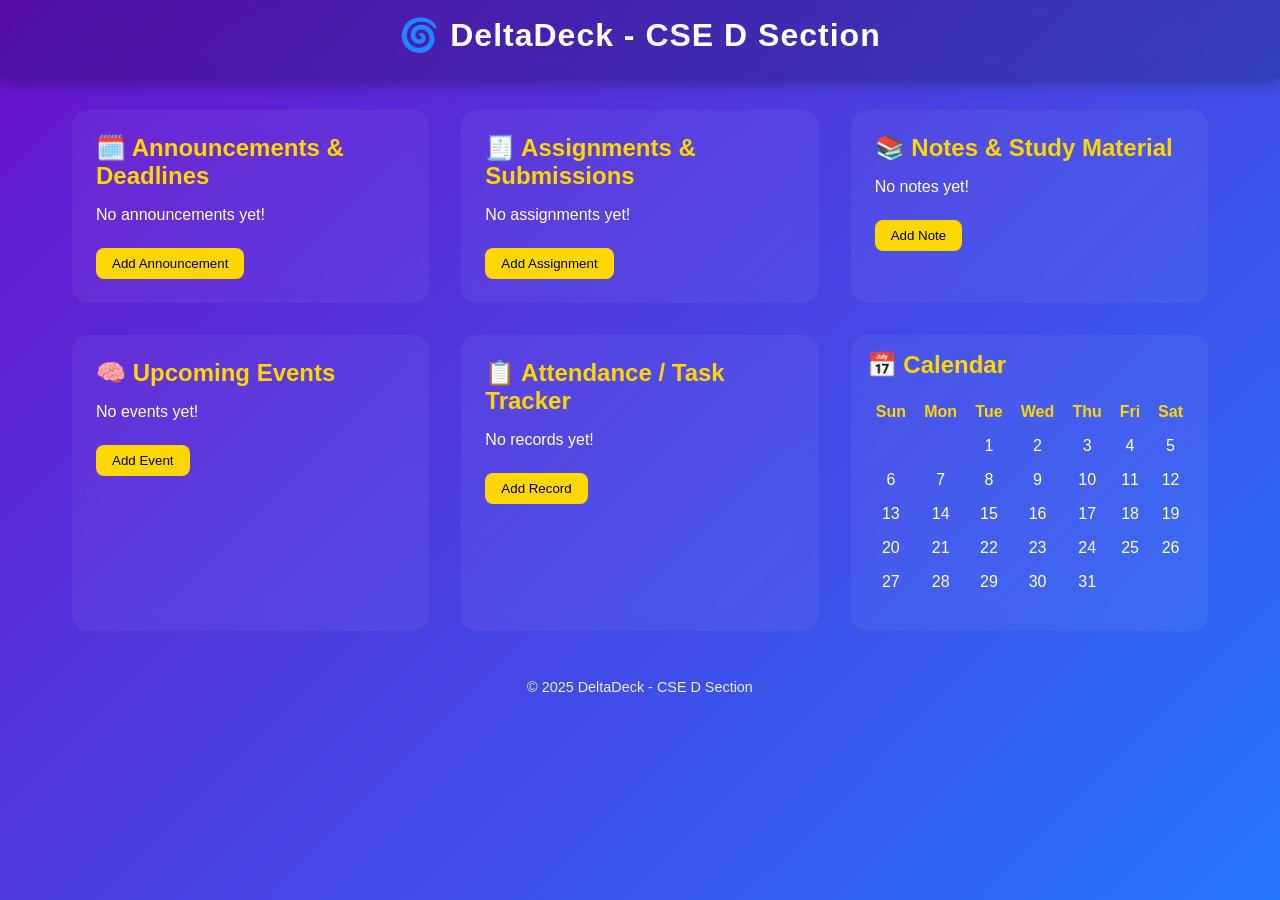
==== commit dcad96f2: "Revamp index.html for DeltaDeck student portal Updated the structure and style of the index.html fil" ====
--- a/index.html
+++ b/index.html
@@ -1,81 +1,278 @@
-<!doctype html>
+<!DOCTYPE html>
 <html lang="en">
 <head>
-<meta charset="utf-8" />
-<meta name="viewport" content="width=device-width,initial-scale=1" />
-<title>CSE_D HQ — Student Portal (Demo)</title>
-<link rel="stylesheet" href="styles.css">
+<meta charset="UTF-8">
+<meta name="viewport" content="width=device-width, initial-scale=1.0">
+<title>DeltaDeck - CSE D Section</title>
+<style>
+    /* ----------- Reset & Base ------------- */
+    * { margin:0; padding:0; box-sizing:border-box; font-family:'Poppins', sans-serif; }
+    body { background: linear-gradient(135deg,#6a11cb,#2575fc); min-height:100vh; color:#fff; }
+    a { text-decoration:none; color: inherit; }
+    h1,h2,h3,h4 { margin-bottom:0.5rem; }
+
+    /* ----------- Header ------------- */
+    header {
+        background: rgba(0,0,0,0.2);
+        backdrop-filter: blur(10px);
+        padding: 1rem 2rem;
+        text-align:center;
+        position: sticky;
+        top:0;
+        z-index:100;
+        box-shadow:0 5px 15px rgba(0,0,0,0.3);
+    }
+    header h1 {
+        font-size:2rem;
+        color: #fff;
+        letter-spacing: 1px;
+        animation: slideIn 1s ease forwards;
+    }
+
+    @keyframes slideIn {
+        from { opacity:0; transform: translateY(-20px);}
+        to { opacity:1; transform: translateY(0);}
+    }
+
+    /* ----------- Container ------------- */
+    .container {
+        max-width: 1200px;
+        margin: 2rem auto;
+        padding: 0 2rem;
+        display: grid;
+        grid-template-columns: repeat(auto-fit,minmax(280px,1fr));
+        gap: 2rem;
+    }
+
+    /* ----------- Cards ------------- */
+    .card {
+        background: rgba(255,255,255,0.05);
+        padding: 1.5rem;
+        border-radius: 1rem;
+        backdrop-filter: blur(10px);
+        transition: transform 0.3s, box-shadow 0.3s;
+    }
+    .card:hover {
+        transform: translateY(-10px);
+        box-shadow:0 15px 25px rgba(0,0,0,0.5);
+    }
+    .card h2 { margin-bottom:1rem; color:#ffd700; }
+    .card ul { list-style: none; padding-left:0; }
+    .card li { margin-bottom:0.5rem; }
+    .card button {
+        margin-top:1rem;
+        padding:0.5rem 1rem;
+        border:none;
+        border-radius: 0.5rem;
+        background: #ffd700;
+        color:#000;
+        cursor:pointer;
+        transition: 0.3s;
+    }
+    .card button:hover {
+        background: #ffb700;
+    }
+
+    /* ----------- Calendar ------------- */
+    .calendar {
+        background: rgba(255,255,255,0.05);
+        padding:1rem;
+        border-radius:1rem;
+        backdrop-filter: blur(10px);
+        overflow:auto;
+    }
+    table { width:100%; border-collapse: collapse; margin-top:1rem; }
+    th,td { padding:0.5rem; text-align:center; }
+    th { color:#ffd700; }
+    td { cursor:pointer; transition: 0.3s; }
+    td:hover { background: rgba(255,255,255,0.2); border-radius:0.3rem; }
+
+    /* ----------- Animations for Submit --------- */
+    .popup {
+        position: fixed;
+        top:50%;
+        left:50%;
+        transform: translate(-50%, -50%) scale(0);
+        background: rgba(0,0,0,0.8);
+        padding:2rem;
+        border-radius:1rem;
+        text-align:center;
+        transition: transform 0.3s ease;
+        color:#ffd700;
+        z-index:200;
+    }
+    .popup.show { transform: translate(-50%, -50%) scale(1); }
+
+    /* ----------- Footer ------------- */
+    footer {
+        text-align:center;
+        margin:3rem 0 1rem 0;
+        font-size:0.9rem;
+        color:#eee;
+    }
+</style>
 </head>
-<body class="light">
-<aside class="sidebar" id="sidebar">
-<div class="brand">
-<div class="logo">CD</div>
-<div>
-<h1>CSE_D HQ</h1>
-<p class="muted">Class Hub • Study • Placements</p>
+<body>
+
+<header>
+    <h1>🌀 DeltaDeck - CSE D Section</h1>
+</header>
+
+<div class="container">
+    <!-- Announcements -->
+    <div class="card" id="announcements">
+        <h2>🗓️ Announcements & Deadlines</h2>
+        <ul id="announcement-list">
+            <li>No announcements yet!</li>
+        </ul>
+        <button onclick="addAnnouncement()">Add Announcement</button>
+    </div>
+
+    <!-- Assignments -->
+    <div class="card" id="assignments">
+        <h2>🧾 Assignments & Submissions</h2>
+        <ul id="assignment-list">
+            <li>No assignments yet!</li>
+        </ul>
+        <button onclick="addAssignment()">Add Assignment</button>
+    </div>
+
+    <!-- Notes -->
+    <div class="card" id="notes">
+        <h2>📚 Notes & Study Material</h2>
+        <ul id="notes-list">
+            <li>No notes yet!</li>
+        </ul>
+        <button onclick="addNote()">Add Note</button>
+    </div>
+
+    <!-- Events -->
+    <div class="card" id="events">
+        <h2>🧠 Upcoming Events</h2>
+        <ul id="events-list">
+            <li>No events yet!</li>
+        </ul>
+        <button onclick="addEvent()">Add Event</button>
+    </div>
+
+    <!-- Attendance -->
+    <div class="card" id="attendance">
+        <h2>📋 Attendance / Task Tracker</h2>
+        <ul id="attendance-list">
+            <li>No records yet!</li>
+        </ul>
+        <button onclick="addAttendance()">Add Record</button>
+    </div>
+
+    <!-- Calendar -->
+    <div class="card calendar" id="calendar">
+        <h2>📅 Calendar</h2>
+        <table id="calendar-table">
+            <thead>
+                <tr>
+                    <th>Sun</th><th>Mon</th><th>Tue</th><th>Wed</th>
+                    <th>Thu</th><th>Fri</th><th>Sat</th>
+                </tr>
+            </thead>
+            <tbody id="calendar-body">
+                <!-- Calendar generated by JS -->
+            </tbody>
+        </table>
+    </div>
 </div>
-</div>
-
-
-<div class="avatars">
-<div class="avatar">
-<svg viewBox="0 0 36 36" class="avatar-bg"><rect width="36" height="36" rx="6"/></svg>
-<div class="initials">SH</div>
-<div class="meta"><strong>Sudireddy</strong><span class="muted">CR</span></div>
-</div>
-<div class="avatar small">
-<div class="initials">AR</div>
-<div class="meta"><strong>Aarya</strong></div>
-</div>
-</div>
-
-
-<nav>
-<a class="active" href="#">Dashboard <span class="ico">🏠</span></a>
-<a href="#announcements">Announcements <span class="ico">📢</span></a>
-<a href="#assignments">Assignments <span class="ico">🗂️</span></a>
-<a href="#study">Study Planner <span class="ico">⏱️</span></a>
-<a href="#notes">Notes <span class="ico">📝</span></a>
-<a href="#placement">Placement <span class="ico">🎯</span></a>
-<a href="#events">Events <span class="ico">📅</span></a>
-<a href="#profile">Profile <span class="ico">👤</span></a>
-</nav>
-<div class="sidebar-footer">
-<button id="themeToggle" class="btn ghost">Dark</button>
-<small class="muted">CSE_D • Batch 2025</small>
-</div>
-</aside>
-
-
-<main class="main">
-<header class="topbar">
-<button id="hamburger" class="hamburger" aria-label="Toggle nav">☰</button>
-<div class="search">
-<input placeholder="Search announcements, notes, assignments..." />
-<button class="icon-btn" aria-hidden>🔎</button>
-</div>
-<div class="top-actions">
-<div class="greeting">Hello, <strong>Student</strong></div>
-<button class="btn primary" id="quickTimer">Start 25m</button>
-</div>
-</header>
-
-
-<section class="content">
-<div class="grid">
-<div class="card welcome">
-<div class="welcome-inner">
-<div>
-<h2>Welcome to <span class="accent">CSE_D HQ</span></h2>
-<p class="muted">A focused space for your class — announcements, study tools, placement prep and more.</p>
-</div>
-<div class="hero-illustration" aria-hidden>
-<!-- simple svg illustration -->
-<svg viewBox="0 0 200 120" class="illu"><defs><linearGradient id="g" x1="0" x2="1"><stop offset="0" stop-color="#06b6d4"/><stop offset="1" stop-color="#34d399"/></linearGradient></defs>
-<rect x="6" y="26" width="120" height="72" rx="10" fill="url(#g)" opacity="0.12" />
-<circle cx="160" cy="40" r="20" fill="#06b6d4" opacity="0.12" />
-</svg>
-</div>
-</div>
-<div class="quick-links">
+
+<div class="popup" id="popup">Added Successfully! 🎉</div>
+
+<footer>
+    &copy; 2025 DeltaDeck - CSE D Section
+</footer>
+
+<script>
+    /* ---------------- Calendar Generator ---------------- */
+    const calendarBody = document.getElementById('calendar-body');
+    const today = new Date();
+    let month = today.getMonth();
+    let year = today.getFullYear();
+
+    function generateCalendar(month, year){
+        calendarBody.innerHTML = '';
+        let firstDay = new Date(year, month, 1).getDay();
+        let daysInMonth = new Date(year, month+1,0).getDate();
+        let date = 1;
+        for(let i=0;i<6;i++){
+            let row = document.createElement('tr');
+            for(let j=0;j<7;j++){
+                let cell = document.createElement('td');
+                if(i===0 && j<firstDay){
+                    cell.innerHTML = '';
+                } else if(date > daysInMonth){
+                    cell.innerHTML = '';
+                } else {
+                    cell.innerHTML = date;
+                    date++;
+                }
+                row.appendChild(cell);
+            }
+            calendarBody.appendChild(row);
+        }
+    }
+    generateCalendar(month, year);
+
+    /* ---------------- Add Items with Popup Animation ---------------- */
+    const popup = document.getElementById('popup');
+
+    function showPopup(){
+        popup.classList.add('show');
+        setTimeout(()=> popup.classList.remove('show'), 1000);
+    }
+
+    function addAnnouncement(){
+        let text = prompt("Enter announcement:");
+        if(text){
+            let li = document.createElement('li');
+            li.textContent = text;
+            document.getElementById('announcement-list').appendChild(li);
+            showPopup();
+        }
+    }
+    function addAssignment(){
+        let text = prompt("Enter assignment:");
+        if(text){
+            let li = document.createElement('li');
+            li.textContent = text;
+            document.getElementById('assignment-list').appendChild(li);
+            showPopup();
+        }
+    }
+    function addNote(){
+        let text = prompt("Enter note:");
+        if(text){
+            let li = document.createElement('li');
+            li.textContent = text;
+            document.getElementById('notes-list').appendChild(li);
+            showPopup();
+        }
+    }
+    function addEvent(){
+        let text = prompt("Enter event:");
+        if(text){
+            let li = document.createElement('li');
+            li.textContent = text;
+            document.getElementById('events-list').appendChild(li);
+            showPopup();
+        }
+    }
+    function addAttendance(){
+        let text = prompt("Enter attendance/task record:");
+        if(text){
+            let li = document.createElement('li');
+            li.textContent = text;
+            document.getElementById('attendance-list').appendChild(li);
+            showPopup();
+        }
+    }
+</script>
+
+</body>
 </html>
+
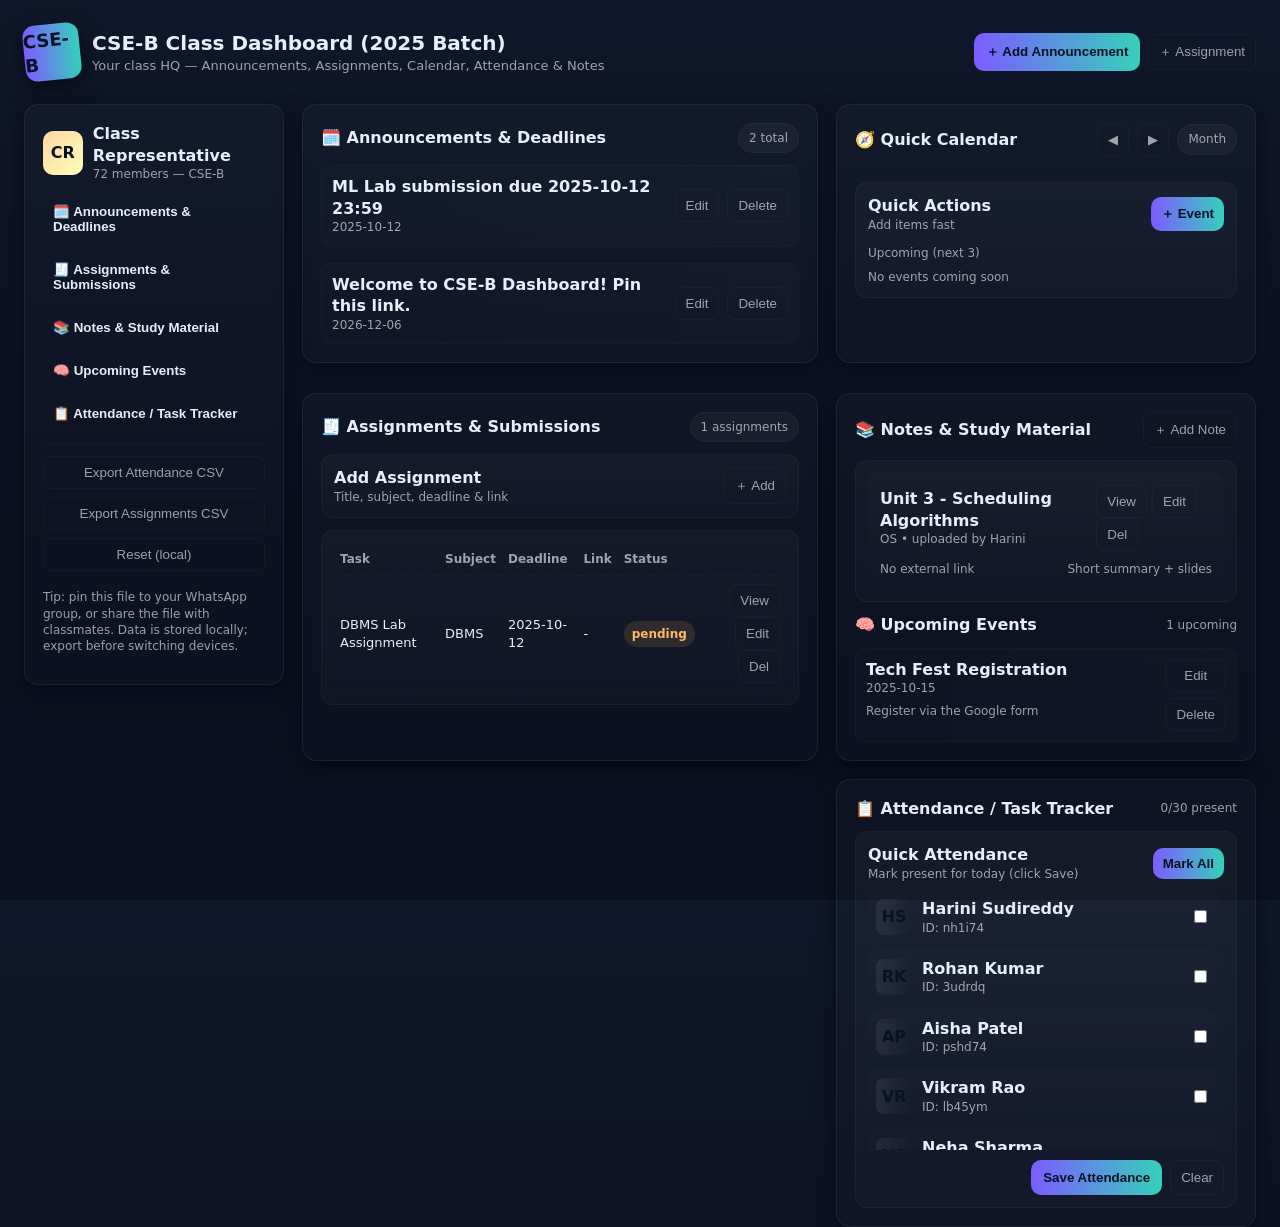
==== commit 7ee7a8da: "Html" ====
--- a/index.html
+++ b/index.html
@@ -1,278 +1,1085 @@
-<!DOCTYPE html>
+<!doctype html>
 <html lang="en">
 <head>
-<meta charset="UTF-8">
-<meta name="viewport" content="width=device-width, initial-scale=1.0">
-<title>DeltaDeck - CSE D Section</title>
+<meta charset="utf-8" />
+<meta name="viewport" content="width=device-width,initial-scale=1" />
+<title>CSE-B Class Dashboard — Notion-style Mock</title>
+<link rel="preconnect" href="https://fonts.gstatic.com" crossorigin>
 <style>
-    /* ----------- Reset & Base ------------- */
-    * { margin:0; padding:0; box-sizing:border-box; font-family:'Poppins', sans-serif; }
-    body { background: linear-gradient(135deg,#6a11cb,#2575fc); min-height:100vh; color:#fff; }
-    a { text-decoration:none; color: inherit; }
-    h1,h2,h3,h4 { margin-bottom:0.5rem; }
-
-    /* ----------- Header ------------- */
-    header {
-        background: rgba(0,0,0,0.2);
-        backdrop-filter: blur(10px);
-        padding: 1rem 2rem;
-        text-align:center;
-        position: sticky;
-        top:0;
-        z-index:100;
-        box-shadow:0 5px 15px rgba(0,0,0,0.3);
-    }
-    header h1 {
-        font-size:2rem;
-        color: #fff;
-        letter-spacing: 1px;
-        animation: slideIn 1s ease forwards;
-    }
-
-    @keyframes slideIn {
-        from { opacity:0; transform: translateY(-20px);}
-        to { opacity:1; transform: translateY(0);}
-    }
-
-    /* ----------- Container ------------- */
-    .container {
-        max-width: 1200px;
-        margin: 2rem auto;
-        padding: 0 2rem;
-        display: grid;
-        grid-template-columns: repeat(auto-fit,minmax(280px,1fr));
-        gap: 2rem;
-    }
-
-    /* ----------- Cards ------------- */
-    .card {
-        background: rgba(255,255,255,0.05);
-        padding: 1.5rem;
-        border-radius: 1rem;
-        backdrop-filter: blur(10px);
-        transition: transform 0.3s, box-shadow 0.3s;
-    }
-    .card:hover {
-        transform: translateY(-10px);
-        box-shadow:0 15px 25px rgba(0,0,0,0.5);
-    }
-    .card h2 { margin-bottom:1rem; color:#ffd700; }
-    .card ul { list-style: none; padding-left:0; }
-    .card li { margin-bottom:0.5rem; }
-    .card button {
-        margin-top:1rem;
-        padding:0.5rem 1rem;
-        border:none;
-        border-radius: 0.5rem;
-        background: #ffd700;
-        color:#000;
-        cursor:pointer;
-        transition: 0.3s;
-    }
-    .card button:hover {
-        background: #ffb700;
-    }
-
-    /* ----------- Calendar ------------- */
-    .calendar {
-        background: rgba(255,255,255,0.05);
-        padding:1rem;
-        border-radius:1rem;
-        backdrop-filter: blur(10px);
-        overflow:auto;
-    }
-    table { width:100%; border-collapse: collapse; margin-top:1rem; }
-    th,td { padding:0.5rem; text-align:center; }
-    th { color:#ffd700; }
-    td { cursor:pointer; transition: 0.3s; }
-    td:hover { background: rgba(255,255,255,0.2); border-radius:0.3rem; }
-
-    /* ----------- Animations for Submit --------- */
-    .popup {
-        position: fixed;
-        top:50%;
-        left:50%;
-        transform: translate(-50%, -50%) scale(0);
-        background: rgba(0,0,0,0.8);
-        padding:2rem;
-        border-radius:1rem;
-        text-align:center;
-        transition: transform 0.3s ease;
-        color:#ffd700;
-        z-index:200;
-    }
-    .popup.show { transform: translate(-50%, -50%) scale(1); }
-
-    /* ----------- Footer ------------- */
-    footer {
-        text-align:center;
-        margin:3rem 0 1rem 0;
-        font-size:0.9rem;
-        color:#eee;
-    }
+  /* ====== Fonts & root vars ====== */
+  @font-face {
+    font-family: 'InterVar';
+    src: local('Inter'), local('Inter var');
+  }
+  :root{
+    --bg: linear-gradient(180deg,#0f172a 0%, #0b1020 60%);
+    --card: rgba(255,255,255,0.06);
+    --muted: rgba(255,255,255,0.6);
+    --accent: linear-gradient(90deg,#7c5cff,#35d0ba);
+    --glass: rgba(255,255,255,0.04);
+    --glass-2: rgba(255,255,255,0.03);
+    --glass-border: rgba(255,255,255,0.06);
+    --success: #4ade80;
+    --danger: #fb7185;
+    --glass-radius: 14px;
+    --ui-gap: 18px;
+    --shadow: 0 6px 20px rgba(2,6,23,0.7);
+  }
+  *{box-sizing:border-box}
+  html,body{height:100%}
+  body{
+    margin:0;
+    padding:24px;
+    font-family: InterVar, system-ui, -apple-system, "Segoe UI", Roboto, "Helvetica Neue", Arial;
+    background: var(--bg);
+    color: #e6eef8;
+    -webkit-font-smoothing:antialiased;
+    -moz-osx-font-smoothing:grayscale;
+    line-height:1.35;
+  }
+
+  /* ====== Layout ====== */
+  .wrap{
+    max-width:1300px;
+    margin:0 auto;
+    display:grid;
+    grid-template-columns: 260px 1fr;
+    gap:var(--ui-gap);
+    align-items:start;
+  }
+  header{
+    grid-column:1 / -1;
+    display:flex;
+    gap:12px;
+    align-items:center;
+    margin-bottom:6px;
+  }
+  .brand{
+    display:flex;
+    gap:12px;
+    align-items:center;
+  }
+  .logo{
+    width:56px;height:56px;border-radius:12px;
+    background:var(--accent);
+    display:grid;place-items:center;
+    font-weight:700;font-size:18px;color:#081224;
+    box-shadow: 0 6px 20px rgba(0,0,0,0.6);
+    transform:rotate(-6deg);
+  }
+  h1{font-size:20px;margin:0}
+  p.subtitle{margin:0;color:var(--muted);font-size:13px}
+
+  /* ====== Sidebar ====== */
+  .sidebar{
+    background: linear-gradient(180deg, rgba(255,255,255,0.02), rgba(255,255,255,0.01));
+    border-radius:var(--glass-radius);
+    padding:18px;
+    border:1px solid var(--glass-border);
+    box-shadow:var(--shadow);
+    min-height:550px;
+  }
+  .avatar-row{display:flex;gap:10px;align-items:center;margin-bottom:12px}
+  .avatar{width:44px;height:44px;border-radius:10px;background:linear-gradient(135deg,#ffd6a5,#fdffb6);display:grid;place-items:center;color:#081224;font-weight:700}
+  .sidebar .btn{
+    display:block;width:100%;padding:10px;border-radius:10px;border:0;background:transparent;color:inherit;text-align:left;font-weight:600;
+    cursor:pointer; margin-bottom:8px;
+    transition:transform .18s ease, background .18s;
+  }
+  .sidebar .btn:hover{transform:translateX(6px)}
+  .small{font-size:12px;color:var(--muted)}
+
+  /* ====== Main content ====== */
+  main{
+    display:grid;
+    grid-template-columns: 1fr 420px;
+    gap:var(--ui-gap);
+  }
+  .panel{
+    background:linear-gradient(180deg, rgba(255,255,255,0.02), rgba(255,255,255,0.01));
+    border-radius:14px;padding:18px;border:1px solid var(--glass-border);box-shadow:var(--shadow);
+    overflow:hidden;
+  }
+  .section-title{display:flex;justify-content:space-between;align-items:center;margin-bottom:12px}
+  .section-title h3{margin:0;font-size:16px}
+  .pill{font-size:12px;padding:6px 10px;border-radius:999px;background:rgba(255,255,255,0.04);color:var(--muted);border:1px solid rgba(255,255,255,0.03)}
+
+  /* ====== Grid of widgets ====== */
+  .widgets{
+    display:grid;
+    grid-template-columns: 1fr;
+    gap:16px;
+  }
+  .two-col{display:grid;grid-template-columns:1fr 1fr;gap:12px}
+  .card{
+    background: linear-gradient(180deg, rgba(255,255,255,0.03), rgba(255,255,255,0.02));
+    padding:12px;border-radius:12px;border:1px solid rgba(255,255,255,0.03);
+    transition:transform .18s ease, box-shadow .18s;
+  }
+  .card:hover{transform:translateY(-6px);box-shadow:0 18px 40px rgba(2,6,23,0.6);}
+  .list{display:flex;flex-direction:column;gap:10px}
+
+  /* ====== Announcements ====== */
+  .ann-item{display:flex;justify-content:space-between;gap:8px;padding:10px;border-radius:10px;background:linear-gradient(90deg, rgba(255,255,255,0.01), rgba(255,255,255,0.02));border:1px solid rgba(255,255,255,0.02)}
+  .ann-item .meta{color:var(--muted);font-size:12px}
+  .ann-actions{display:flex;gap:8px;align-items:center}
+
+  /* ====== Assignments table ====== */
+  table{width:100%;border-collapse:collapse;font-size:13px}
+  th,td{padding:8px 6px;text-align:left}
+  thead th{font-size:12px;color:var(--muted);font-weight:700;border-bottom:1px dashed rgba(255,255,255,0.03)}
+  tbody tr{border-bottom:1px dashed rgba(255,255,255,0.02)}
+  .status{padding:6px 8px;border-radius:999px;font-weight:700;font-size:12px}
+  .status.pending{background:rgba(255,190,86,0.12);color:#ffb86b}
+  .status.done{background:rgba(74,222,128,0.08);color:var(--success)}
+  .status.missed{background:rgba(251,113,133,0.06);color:var(--danger)}
+
+  /* ====== Gallery notes ====== */
+  .note-card{padding:12px;border-radius:10px;background:linear-gradient(180deg, rgba(255,255,255,0.015), transparent);display:flex;flex-direction:column;gap:10px}
+  .note-title{font-weight:700}
+  .note-footer{display:flex;justify-content:space-between;align-items:center;font-size:12px;color:var(--muted)}
+
+  /* ====== Calendar ====== */
+  .calendar{
+    display:flex;flex-direction:column;gap:12px;
+  }
+  .cal-head{display:flex;justify-content:space-between;align-items:center}
+  .cal-grid{display:grid;grid-template-columns:repeat(7,1fr);gap:6px}
+  .cal-day{
+    min-height:86px;padding:8px;border-radius:8px;background:var(--card);position:relative;
+    overflow:hidden;border:1px solid rgba(255,255,255,0.02);
+  }
+  .cal-day .date{position:absolute;right:8px;top:8px;font-size:12px;color:var(--muted)}
+  .cal-day .events{margin-top:22px;display:flex;flex-direction:column;gap:6px}
+  .cal-event{background:linear-gradient(90deg,#ffffff08,#ffffff04);padding:6px 8px;border-radius:8px;font-size:12px;color:var(--muted);cursor:pointer;overflow:hidden;text-overflow:ellipsis;white-space:nowrap}
+  .cal-day.today{box-shadow:inset 0 0 0 2px rgba(90,200,255,0.06);border:1px solid rgba(100,180,255,0.12)}
+  .cal-controls{display:flex;gap:8px;align-items:center}
+
+  /* ====== Modals & forms ====== */
+  .modal{
+    position:fixed;inset:0;background:linear-gradient(180deg,rgba(4,6,12,0.6), rgba(4,6,12,0.75));
+    display:none;align-items:center;justify-content:center;padding:24px;z-index:1200;
+  }
+  .modal.show{display:flex}
+  .modal-card{width:720px;max-width:95%;background:linear-gradient(180deg,#061023,#071227);border-radius:12px;padding:18px;border:1px solid rgba(255,255,255,0.03)}
+  label{display:block;margin-bottom:6px;font-size:13px}
+  input[type="text"],input[type="date"],textarea,select{
+    width:100%;padding:10px;border-radius:8px;border:1px solid rgba(255,255,255,0.04);background:transparent;color:inherit;
+  }
+  .row{display:flex;gap:12px}
+  .row .col{flex:1}
+  .actions{display:flex;justify-content:flex-end;gap:8px;margin-top:12px}
+  .btn-primary{background:linear-gradient(90deg,#7c5cff,#35d0ba);border:0;color:#081224;padding:10px 12px;border-radius:10px;font-weight:800;cursor:pointer}
+  .btn-ghost{background:transparent;border:1px solid rgba(255,255,255,0.03);padding:8px 10px;border-radius:8px;cursor:pointer;color:var(--muted)}
+
+  /* ====== Attendance list ====== */
+  .att-row{display:flex;justify-content:space-between;align-items:center;padding:8px;border-radius:10px;background:linear-gradient(180deg,rgba(255,255,255,0.01),transparent)}
+  .students{max-height:260px;overflow:auto;padding-right:6px;display:grid;gap:6px}
+  .student{display:flex;align-items:center;gap:10px}
+
+  /* ====== small-screen ====== */
+  @media (max-width: 980px){
+    .wrap{grid-template-columns:1fr; padding:12px}
+    main{grid-template-columns: 1fr}
+    .sidebar{order:2;min-height:auto}
+    .calendar{order:1}
+  }
+  /* ====== micro animations: confetti ====== */
+  .confetti {
+    pointer-events: none;
+    position:fixed;left:0;top:0;width:100%;height:0;z-index:9999;
+  }
+  /* neat focus ring for accessibility */
+  input:focus, textarea:focus, button:focus { outline: 3px solid rgba(125, 90, 255, 0.12); outline-offset: 2px; }
 </style>
 </head>
 <body>
 
-<header>
-    <h1>🌀 DeltaDeck - CSE D Section</h1>
-</header>
-
-<div class="container">
-    <!-- Announcements -->
-    <div class="card" id="announcements">
-        <h2>🗓️ Announcements & Deadlines</h2>
-        <ul id="announcement-list">
-            <li>No announcements yet!</li>
-        </ul>
-        <button onclick="addAnnouncement()">Add Announcement</button>
+<div class="wrap" role="application">
+  <header>
+    <div class="brand">
+      <div class="logo">CSE-B</div>
+      <div>
+        <h1>CSE-B Class Dashboard (2025 Batch)</h1>
+        <p class="subtitle">Your class HQ — Announcements, Assignments, Calendar, Attendance & Notes</p>
+      </div>
     </div>
 
-    <!-- Assignments -->
-    <div class="card" id="assignments">
-        <h2>🧾 Assignments & Submissions</h2>
-        <ul id="assignment-list">
-            <li>No assignments yet!</li>
-        </ul>
-        <button onclick="addAssignment()">Add Assignment</button>
+    <div style="margin-left:auto; display:flex; gap:8px; align-items:center;">
+      <button id="openAddAnnouncement" class="btn-primary" title="Add Announcement">＋ Add Announcement</button>
+      <button id="openAddAssignment" class="btn-ghost" title="Add Assignment">＋ Assignment</button>
     </div>
-
-    <!-- Notes -->
-    <div class="card" id="notes">
-        <h2>📚 Notes & Study Material</h2>
-        <ul id="notes-list">
-            <li>No notes yet!</li>
-        </ul>
-        <button onclick="addNote()">Add Note</button>
+  </header>
+
+  <!-- Sidebar -->
+  <aside class="sidebar" aria-label="Sidebar navigation">
+    <div class="avatar-row">
+      <div class="avatar">CR</div>
+      <div>
+        <div style="font-weight:700">Class Representative</div>
+        <div class="small">72 members — CSE-B</div>
+      </div>
     </div>
 
-    <!-- Events -->
-    <div class="card" id="events">
-        <h2>🧠 Upcoming Events</h2>
-        <ul id="events-list">
-            <li>No events yet!</li>
-        </ul>
-        <button onclick="addEvent()">Add Event</button>
+    <div style="margin-top:12px">
+      <button class="btn" data-section="announcements">🗓️ Announcements & Deadlines</button>
+      <button class="btn" data-section="assignments">🧾 Assignments & Submissions</button>
+      <button class="btn" data-section="notes">📚 Notes & Study Material</button>
+      <button class="btn" data-section="events">🧠 Upcoming Events</button>
+      <button class="btn" data-section="attendance">📋 Attendance / Task Tracker</button>
     </div>
 
-    <!-- Attendance -->
-    <div class="card" id="attendance">
-        <h2>📋 Attendance / Task Tracker</h2>
-        <ul id="attendance-list">
-            <li>No records yet!</li>
-        </ul>
-        <button onclick="addAttendance()">Add Record</button>
+    <hr style="border:none;height:1px;background:rgba(255,255,255,0.02);margin:12px 0">
+
+    <div style="display:flex;flex-direction:column;gap:8px">
+      <button id="exportAttendance" class="btn-ghost">Export Attendance CSV</button>
+      <button id="exportAssignments" class="btn-ghost">Export Assignments CSV</button>
+      <button id="clearAll" class="btn-ghost" title="Clear local data">Reset (local)</button>
     </div>
 
-    <!-- Calendar -->
-    <div class="card calendar" id="calendar">
-        <h2>📅 Calendar</h2>
-        <table id="calendar-table">
+    <p style="margin-top:18px;font-size:12px;color:var(--muted)">Tip: pin this file to your WhatsApp group, or share the file with classmates. Data is stored locally; export before switching devices.</p>
+  </aside>
+
+  <!-- Main -->
+  <main>
+    <section class="panel">
+      <div class="section-title">
+        <h3>🗓️ Announcements & Deadlines</h3>
+        <div class="pill" id="annCount">—</div>
+      </div>
+      <div class="widgets" id="announcementsList">
+        <!-- announcements inserted by JS -->
+      </div>
+    </section>
+
+    <!-- Right column -->
+    <aside class="panel">
+      <div class="section-title">
+        <h3>🧭 Quick Calendar</h3>
+        <div class="cal-controls">
+          <button id="miniPrev" class="btn-ghost">◀</button>
+          <button id="miniNext" class="btn-ghost">▶</button>
+          <div class="pill" id="miniTitle">Month</div>
+        </div>
+      </div>
+
+      <div class="calendar" id="miniCalendar">
+        <!-- calendar from JS -->
+      </div>
+
+      <div style="margin-top:14px" class="card">
+        <div style="display:flex;justify-content:space-between;align-items:center">
+          <div>
+            <div style="font-weight:700">Quick Actions</div>
+            <div class="small">Add items fast</div>
+          </div>
+          <div>
+            <button id="openAddEvent" class="btn-primary" style="padding:8px 10px">＋ Event</button>
+          </div>
+        </div>
+
+        <div style="margin-top:12px">
+          <div class="small">Upcoming (next 3)</div>
+          <div id="upcomingMini" style="margin-top:8px"></div>
+        </div>
+      </div>
+    </aside>
+
+    <!-- Lower full width panel -->
+    <section style="grid-column:1 / -1; display:grid; grid-template-columns:1fr 420px; gap:18px; margin-top:12px">
+      <!-- Left column: assignments, notes -->
+      <div class="panel">
+        <div class="section-title">
+          <h3>🧾 Assignments & Submissions</h3>
+          <div class="pill" id="assignCount">—</div>
+        </div>
+
+        <div class="card" style="margin-bottom:12px">
+          <div style="display:flex;justify-content:space-between;align-items:center">
+            <div>
+              <div style="font-weight:700">Add Assignment</div>
+              <div class="small">Title, subject, deadline & link</div>
+            </div>
+            <div>
+              <button id="openAddAssignment2" class="btn-ghost">＋ Add</button>
+            </div>
+          </div>
+        </div>
+
+        <div class="card">
+          <table aria-label="Assignments table">
             <thead>
-                <tr>
-                    <th>Sun</th><th>Mon</th><th>Tue</th><th>Wed</th>
-                    <th>Thu</th><th>Fri</th><th>Sat</th>
-                </tr>
+              <tr><th>Task</th><th>Subject</th><th>Deadline</th><th>Link</th><th>Status</th><th></th></tr>
             </thead>
-            <tbody id="calendar-body">
-                <!-- Calendar generated by JS -->
+            <tbody id="assignmentsTable">
             </tbody>
-        </table>
+          </table>
+        </div>
+      </div>
+
+      <!-- Right column: Notes & Events -->
+      <div class="panel">
+        <div class="section-title">
+          <h3>📚 Notes & Study Material</h3>
+          <div><button id="openAddNote" class="btn-ghost">＋ Add Note</button></div>
+        </div>
+
+        <div class="card" id="notesGrid" style="display:grid;grid-template-columns:1fr;gap:10px">
+          <!-- notes inserted by JS -->
+        </div>
+
+        <div style="margin-top:12px" class="section-title">
+          <h3>🧠 Upcoming Events</h3>
+          <div class="small" id="eventCount">—</div>
+        </div>
+        <div id="eventsList" class="list">
+          <!-- events inserted by JS -->
+        </div>
+      </div>
+
+      <!-- Attendance / Task Tracker -->
+      <div class="panel" style="grid-column:2">
+        <div class="section-title">
+          <h3>📋 Attendance / Task Tracker</h3>
+          <div class="small" id="attendanceSummary">—</div>
+        </div>
+
+        <div class="card">
+          <div style="display:flex;justify-content:space-between;align-items:center;margin-bottom:8px">
+            <div>
+              <div style="font-weight:700">Quick Attendance</div>
+              <div class="small">Mark present for today (click Save)</div>
+            </div>
+            <div>
+              <button id="markAllPresent" class="btn-primary" style="padding:8px 10px">Mark All</button>
+            </div>
+          </div>
+
+          <div class="students" id="studentsList" aria-live="polite">
+            <!-- Students list inserted by JS -->
+          </div>
+
+          <div class="actions" style="margin-top:10px">
+            <button id="saveAttendance" class="btn-primary">Save Attendance</button>
+            <button id="clearAttendance" class="btn-ghost">Clear</button>
+          </div>
+        </div>
+
+      </div>
+
+    </section>
+
+  </main>
+</div>
+
+<!-- Modal (Add forms) -->
+<div id="modal" class="modal" role="dialog" aria-modal="true" aria-hidden="true">
+  <div class="modal-card" role="document">
+    <div id="modalContent">
+      <!-- dynamic content -->
     </div>
+  </div>
 </div>
 
-<div class="popup" id="popup">Added Successfully! 🎉</div>
-
-<footer>
-    &copy; 2025 DeltaDeck - CSE D Section
-</footer>
+<!-- Confetti container -->
+<canvas class="confetti" id="confetti"></canvas>
 
 <script>
-    /* ---------------- Calendar Generator ---------------- */
-    const calendarBody = document.getElementById('calendar-body');
+/* =========================
+   Dashboard JS — self-contained
+   - Data stored in localStorage under key "cseb_dashboard_v1"
+   - All sections: announcements, assignments, notes, events, students/attendance
+   ========================= */
+(function(){
+  const DEFAULT_STUDENTS = (() => {
+    // generate sample 30 names and allow adding more — you have 72 in your class, so we list a shorter sample; user can edit
+    const sample = ["Harini Sudireddy","Rohan Kumar","Aisha Patel","Vikram Rao","Neha Sharma","Aman Joshi","Priya Nair","Karthik M","Sana Khan","Ankit Verma","Ritu Singh","Manish Yadav","Sneha R","Aditya P","Smita R","Sachin T","Divya L","Rakesh N","Ishita S","Kavya M","Arjun B","Hema D","Nitin C","Pooja R","Sowmya K","Tarun G","Meera V","Rohit S","Anu R","Vishwa P"];
+    return sample;
+  })();
+
+  // storage and state
+  const SKEY = 'cseb_dashboard_v1';
+  const state = loadState();
+
+  // element refs
+  const annList = document.getElementById('announcementsList');
+  const annCount = document.getElementById('annCount');
+  const assignmentsTable = document.getElementById('assignmentsTable');
+  const assignCount = document.getElementById('assignCount');
+  const notesGrid = document.getElementById('notesGrid');
+  const eventsList = document.getElementById('eventsList');
+  const eventCount = document.getElementById('eventCount');
+  const miniCalendar = document.getElementById('miniCalendar');
+  const miniTitle = document.getElementById('miniTitle');
+  const upcomingMini = document.getElementById('upcomingMini');
+  const studentsList = document.getElementById('studentsList');
+  const attendanceSummary = document.getElementById('attendanceSummary');
+  const modal = document.getElementById('modal');
+  const modalContent = document.getElementById('modalContent');
+  const confettiCanvas = document.getElementById('confetti');
+
+  // init
+  renderAll();
+  buildSidebarActions();
+  setupButtons();
+  initMiniCalendar();
+
+  // ---------- storage ----------
+  function loadState(){
+    const raw = localStorage.getItem(SKEY);
+    if(!raw) {
+      const init = {
+        announcements: [
+          {id: idGen(), text: "Welcome to CSE-B Dashboard! Pin this link.", date: todayISO()},
+          {id: idGen(), text: "ML Lab submission due 2025-10-12 23:59", date: "2025-10-12"}
+        ],
+        assignments: [
+          {id: idGen(), title:"DBMS Lab Assignment", subject:"DBMS", deadline:"2025-10-12", link:"", status:"pending"}
+        ],
+        notes: [
+          {id:idGen(), title:"Unit 3 - Scheduling Algorithms", subject:"OS", link:"", uploadedBy:"Harini", desc:"Short summary + slides"}
+        ],
+        events: [
+          {id:idGen(), title:"Tech Fest Registration", date:"2025-10-15", desc:"Register via the Google form", time:""}
+        ],
+        students: DEFAULT_STUDENTS.map((n,i)=>({id:idGen(), name:n, present:false})),
+        attendanceRecords: {} // keyed by date -> array of student ids
+      };
+      localStorage.setItem(SKEY, JSON.stringify(init));
+      return init;
+    }
+    try{
+      return JSON.parse(raw);
+    }catch(e){
+      localStorage.removeItem(SKEY);
+      return loadState();
+    }
+  }
+  function saveState(){
+    localStorage.setItem(SKEY, JSON.stringify(state));
+  }
+  function resetState(){
+    localStorage.removeItem(SKEY);
+    location.reload();
+  }
+
+  // ---------- rendering ----------
+  function renderAll(){
+    renderAnnouncements();
+    renderAssignments();
+    renderNotes();
+    renderEvents();
+    renderStudents();
+    renderUpcomingMini();
+    renderSummary();
+  }
+
+  function renderAnnouncements(){
+    annList.innerHTML = '';
+    state.announcements.slice().reverse().forEach(a=>{
+      const d = document.createElement('div');
+      d.className = 'ann-item';
+      d.innerHTML = `
+        <div>
+          <div style="font-weight:700">${escapeHtml(a.text)}</div>
+          <div class="meta">${a.date ? escapeHtml(a.date) : ''}</div>
+        </div>
+        <div class="ann-actions">
+          <button class="btn-ghost" data-id="${a.id}" data-action="editAnn">Edit</button>
+          <button class="btn-ghost" data-id="${a.id}" data-action="delAnn">Delete</button>
+        </div>
+      `;
+      annList.appendChild(d);
+    });
+    annCount.textContent = state.announcements.length + ' total';
+  }
+
+  function renderAssignments(){
+    assignmentsTable.innerHTML = '';
+    state.assignments.slice().reverse().forEach(a=>{
+      const tr = document.createElement('tr');
+      tr.innerHTML = `
+        <td style="max-width:220px">${escapeHtml(a.title)}</td>
+        <td>${escapeHtml(a.subject)}</td>
+        <td>${escapeHtml(a.deadline || '')}</td>
+        <td>${a.link ? `<a href="${escapeHtml(a.link)}" target="_blank">Link</a>` : '-'}</td>
+        <td><span class="status ${a.status === 'done' ? 'done' : a.status === 'missed' ? 'missed' : 'pending'}">${a.status}</span></td>
+        <td style="text-align:right">
+          <button class="btn-ghost" data-id="${a.id}" data-action="viewAssign">View</button>
+          <button class="btn-ghost" data-id="${a.id}" data-action="editAssign">Edit</button>
+          <button class="btn-ghost" data-id="${a.id}" data-action="delAssign">Del</button>
+        </td>
+      `;
+      assignmentsTable.appendChild(tr);
+    });
+    assignCount.textContent = state.assignments.length + ' assignments';
+  }
+
+  function renderNotes(){
+    notesGrid.innerHTML = '';
+    state.notes.slice().reverse().forEach(n=>{
+      const nc = document.createElement('div');
+      nc.className = 'note-card';
+      nc.innerHTML = `
+        <div style="display:flex;justify-content:space-between;align-items:center">
+          <div>
+            <div class="note-title">${escapeHtml(n.title)}</div>
+            <div class="small">${escapeHtml(n.subject)} • uploaded by ${escapeHtml(n.uploadedBy || '—')}</div>
+          </div>
+          <div>
+            <button class="btn-ghost" data-id="${n.id}" data-action="viewNote">View</button>
+            <button class="btn-ghost" data-id="${n.id}" data-action="editNote">Edit</button>
+            <button class="btn-ghost" data-id="${n.id}" data-action="delNote">Del</button>
+          </div>
+        </div>
+        <div class="note-footer">
+          <div>${n.link ? `<a href="${escapeHtml(n.link)}" target="_blank">Open resource</a>` : '<span class="small">No external link</span>'}</div>
+          <div class="small">${n.desc ? truncate(n.desc, 60) : ''}</div>
+        </div>
+      `;
+      notesGrid.appendChild(nc);
+    });
+  }
+
+  function renderEvents(){
+    eventsList.innerHTML = '';
+    state.events.slice().reverse().forEach(e=>{
+      const el = document.createElement('div');
+      el.className = 'ann-item';
+      el.innerHTML = `
+        <div>
+          <div style="font-weight:700">${escapeHtml(e.title)}</div>
+          <div class="meta">${escapeHtml(e.date || '')} ${e.time ? ' • ' + escapeHtml(e.time) : ''}</div>
+          <div class="small" style="margin-top:6px">${escapeHtml(e.desc || '')}</div>
+        </div>
+        <div style="display:flex;flex-direction:column;gap:6px">
+          <button class="btn-ghost" data-id="${e.id}" data-action="editEvent">Edit</button>
+          <button class="btn-ghost" data-id="${e.id}" data-action="delEvent">Delete</button>
+        </div>
+      `;
+      eventsList.appendChild(el);
+    });
+    eventCount.textContent = state.events.length + ' upcoming';
+  }
+
+  function renderStudents(){
+    studentsList.innerHTML = '';
+    state.students.forEach(s=>{
+      const div = document.createElement('div');
+      div.className = 'att-row student';
+      div.innerHTML = `
+        <div style="display:flex;align-items:center;gap:10px">
+          <div style="width:36px;height:36px;border-radius:8px;background:linear-gradient(90deg,#fff1,#fff0);display:grid;place-items:center;color:#081224;font-weight:700">${s.name.split(' ').map(x=>x[0]).slice(0,2).join('')}</div>
+          <div>
+            <div style="font-weight:700">${escapeHtml(s.name)}</div>
+            <div class="small">ID: ${s.id.slice(0,6)}</div>
+          </div>
+        </div>
+        <div style="display:flex;align-items:center;gap:8px">
+          <input type="checkbox" data-id="${s.id}" ${s.present ? "checked" : ""} aria-label="Mark present for ${escapeHtml(s.name)}" />
+        </div>
+      `;
+      studentsList.appendChild(div);
+    });
+    updateAttendanceSummary();
+  }
+
+  // ---------- mini calendar ----------
+  let miniMonthOffset = 0; // 0 => current month
+  function initMiniCalendar(){
+    document.getElementById('miniPrev').addEventListener('click', ()=>{ miniMonthOffset--; renderMiniCalendar(); });
+    document.getElementById('miniNext').addEventListener('click', ()=>{ miniMonthOffset++; renderMiniCalendar(); });
+    renderMiniCalendar();
+  }
+  function renderMiniCalendar(){
     const today = new Date();
-    let month = today.getMonth();
-    let year = today.getFullYear();
-
-    function generateCalendar(month, year){
-        calendarBody.innerHTML = '';
-        let firstDay = new Date(year, month, 1).getDay();
-        let daysInMonth = new Date(year, month+1,0).getDate();
-        let date = 1;
-        for(let i=0;i<6;i++){
-            let row = document.createElement('tr');
-            for(let j=0;j<7;j++){
-                let cell = document.createElement('td');
-                if(i===0 && j<firstDay){
-                    cell.innerHTML = '';
-                } else if(date > daysInMonth){
-                    cell.innerHTML = '';
-                } else {
-                    cell.innerHTML = date;
-                    date++;
-                }
-                row.appendChild(cell);
-            }
-            calendarBody.appendChild(row);
-        }
+    const base = new Date(today.getFullYear(), today.getMonth() + miniMonthOffset, 1);
+    const monthName = base.toLocaleString(undefined,{month:'long',year:'numeric'});
+    miniTitle.textContent = monthName;
+    miniCalendar.innerHTML = '';
+    // header
+    const weeks = ['Sun','Mon','Tue','Wed','Thu','Fri','Sat'];
+    const header = document.createElement('div');
+    header.className = 'cal-head';
+    header.innerHTML = `<div style="display:flex;gap:6px">${weeks.map(w=>`<div style="width:46px;text-align:center;font-size:12px;color:var(--muted)">${w}</div>`).join('')}</div>`;
+    miniCalendar.appendChild(header);
+
+    // grid
+    const grid = document.createElement('div');
+    grid.className = 'cal-grid';
+    const startDay = new Date(base.getFullYear(), base.getMonth(), 1).getDay();
+    const daysInMonth = new Date(base.getFullYear(), base.getMonth()+1, 0).getDate();
+    // fill blanks
+    for(let i=0;i<startDay;i++){
+      const blank = document.createElement('div'); blank.className='cal-day'; blank.innerHTML=''; grid.appendChild(blank);
     }
-    generateCalendar(month, year);
-
-    /* ---------------- Add Items with Popup Animation ---------------- */
-    const popup = document.getElementById('popup');
-
-    function showPopup(){
-        popup.classList.add('show');
-        setTimeout(()=> popup.classList.remove('show'), 1000);
+    for(let d=1;d<=daysInMonth;d++){
+      const curr = new Date(base.getFullYear(), base.getMonth(), d);
+      const iso = curr.toISOString().slice(0,10);
+      const dayEl = document.createElement('div');
+      dayEl.className = 'cal-day' + (isSameDate(curr, new Date()) ? ' today' : '');
+      dayEl.innerHTML = `<div class="date">${d}</div><div class="events"></div>`;
+      // find events on this date
+      const events = state.events.filter(ev => ev.date === iso);
+      const evWrap = dayEl.querySelector('.events');
+      events.slice(0,3).forEach(ev=>{
+        const evEl = document.createElement('div');
+        evEl.className = 'cal-event';
+        evEl.textContent = ev.title;
+        evEl.title = ev.desc || '';
+        evEl.addEventListener('click', ()=> openViewEvent(ev.id));
+        evWrap.appendChild(evEl);
+      });
+      // add placeholder to add event by clicking day
+      dayEl.addEventListener('dblclick', ()=> openAddEvent(iso));
+      grid.appendChild(dayEl);
     }
-
-    function addAnnouncement(){
-        let text = prompt("Enter announcement:");
-        if(text){
-            let li = document.createElement('li');
-            li.textContent = text;
-            document.getElementById('announcement-list').appendChild(li);
-            showPopup();
-        }
+    miniCalendar.appendChild(grid);
+  }
+
+  // ---------- upcoming mini ----------
+  function renderUpcomingMini(){
+    upcomingMini.innerHTML = '';
+    const future = state.events
+      .filter(e => e.date && new Date(e.date) >= new Date(new Date().toISOString().slice(0,10)))
+      .sort((a,b)=> new Date(a.date) - new Date(b.date))
+      .slice(0,3);
+    if(!future.length) upcomingMini.innerHTML = '<div class="small">No events coming soon</div>';
+    future.forEach(e=>{
+      const div = document.createElement('div'); div.className='ann-item';
+      div.innerHTML = `<div><div style="font-weight:700">${escapeHtml(e.title)}</div><div class="meta">${escapeHtml(e.date)}</div></div><div><button class="btn-ghost" data-id="${e.id}" data-action="openEvent">Open</button></div>`;
+      upcomingMini.appendChild(div);
+    });
+  }
+
+  // ---------- interactions & handlers ----------
+  function setupButtons(){
+    // global clicks on dynamic buttons
+    document.addEventListener('click', (ev)=>{
+      const t = ev.target;
+      // announcements
+      if(t.dataset && t.dataset.action === 'delAnn'){ deleteAnnouncement(t.dataset.id); }
+      if(t.dataset && t.dataset.action === 'editAnn'){ openEditAnnouncement(t.dataset.id); }
+
+      // assignments
+      if(t.dataset && t.dataset.action === 'viewAssign'){ openViewAssignment(t.dataset.id); }
+      if(t.dataset && t.dataset.action === 'editAssign'){ openEditAssignment(t.dataset.id); }
+      if(t.dataset && t.dataset.action === 'delAssign'){ deleteAssignment(t.dataset.id); }
+
+      // notes
+      if(t.dataset && t.dataset.action === 'viewNote'){ openViewNote(t.dataset.id); }
+      if(t.dataset && t.dataset.action === 'editNote'){ openEditNote(t.dataset.id); }
+      if(t.dataset && t.dataset.action === 'delNote'){ deleteNote(t.dataset.id); }
+
+      // events
+      if(t.dataset && t.dataset.action === 'editEvent'){ openEditEvent(t.dataset.id); }
+      if(t.dataset && t.dataset.action === 'delEvent'){ deleteEvent(t.dataset.id); }
+      if(t.dataset && t.dataset.action === 'openEvent'){ openViewEvent(t.dataset.id); }
+    });
+
+    // open forms
+    document.getElementById('openAddAnnouncement').addEventListener('click', ()=> openAddAnnouncement());
+    document.getElementById('openAddAssignment').addEventListener('click', ()=> openAddAssignment());
+    document.getElementById('openAddAssignment2').addEventListener('click', ()=> openAddAssignment());
+    document.getElementById('openAddNote').addEventListener('click', ()=> openAddNote());
+    document.getElementById('openAddEvent').addEventListener('click', ()=> openAddEvent());
+    document.getElementById('exportAttendance').addEventListener('click', exportAttendanceCSV);
+    document.getElementById('exportAssignments').addEventListener('click', exportAssignmentsCSV);
+    document.getElementById('clearAll').addEventListener('click', ()=> {
+      if(confirm('Clear all local data? This cannot be undone in this browser.')) resetState();
+    });
+
+    // student checkboxes
+    studentsList.addEventListener('change', (ev)=>{
+      if(ev.target.matches('input[type="checkbox"]')){
+        const id = ev.target.dataset.id;
+        const stu = state.students.find(s=>s.id===id);
+        if(stu) stu.present = ev.target.checked;
+        saveState(); updateAttendanceSummary();
+      }
+    });
+    // attendance buttons
+    document.getElementById('markAllPresent').addEventListener('click', ()=> {
+      state.students.forEach(s=>s.present = true);
+      saveState(); renderStudents();
+    });
+    document.getElementById('saveAttendance').addEventListener('click', ()=> {
+      const dateKey = new Date().toISOString().slice(0,10);
+      state.attendanceRecords[dateKey] = state.students.map(s=>({id:s.id, present:s.present}));
+      saveState();
+      smallToast('Attendance saved for ' + dateKey);
+      sparkleConfetti();
+    });
+    document.getElementById('clearAttendance').addEventListener('click', ()=> {
+      state.students.forEach(s=>s.present=false); saveState(); renderStudents();
+    });
+    // close modal on overlay click
+    modal.addEventListener('click', (e)=> {
+      if(e.target === modal) closeModal();
+    });
+
+    // side nav quick focus
+    document.querySelectorAll('.sidebar .btn').forEach(b=>{
+      b.addEventListener('click', ()=>{
+        const sec = b.dataset.section;
+        // simple scroll to element by section name
+        if(sec === 'announcements') window.scrollTo({top:0,behavior:'smooth'});
+        if(sec === 'assignments') document.querySelector('h3:contains("Assignments")')?.scrollIntoView({behavior:'smooth'});
+        // otherwise just focus top
+      });
+    });
+  }
+
+  // ---------- Add / Edit modals ----------
+  function openAddAnnouncement(text){
+    modalShow(`
+      <h2 style="margin-top:0">Add Announcement</h2>
+      <label>Message</label>
+      <textarea id="anText" rows="3" placeholder="Write announcement...">${text ? escapeHtml(text) : ''}</textarea>
+      <div class="row" style="margin-top:8px">
+        <div class="col">
+          <label>Date (optional)</label>
+          <input type="date" id="anDate" />
+        </div>
+      </div>
+      <div class="actions">
+        <button class="btn-ghost" id="cancelModal">Cancel</button>
+        <button class="btn-primary" id="saveAnn">Save</button>
+      </div>
+    `);
+    document.getElementById('cancelModal').addEventListener('click', closeModal);
+    document.getElementById('saveAnn').addEventListener('click', ()=>{
+      const text = document.getElementById('anText').value.trim();
+      const date = document.getElementById('anDate').value;
+      if(!text) { smallToast('Please write an announcement.'); return; }
+      state.announcements.push({id:idGen(), text, date: date || todayISO()});
+      saveState(); renderAnnouncements(); closeModal(); smallToast('Announcement added'); sparkleConfetti();
+    });
+  }
+  function openEditAnnouncement(id){
+    const a = state.announcements.find(x=>x.id===id);
+    if(!a) return;
+    modalShow(`
+      <h2 style="margin-top:0">Edit Announcement</h2>
+      <label>Message</label>
+      <textarea id="anText" rows="3">${escapeHtml(a.text)}</textarea>
+      <label style="margin-top:6px">Date</label>
+      <input type="date" id="anDate" value="${escapeHtml(a.date||'')}"/>
+      <div class="actions">
+        <button class="btn-ghost" id="cancelModal">Cancel</button>
+        <button class="btn-primary" id="saveAnn">Save</button>
+      </div>
+    `);
+    document.getElementById('cancelModal').addEventListener('click', closeModal);
+    document.getElementById('saveAnn').addEventListener('click', ()=>{
+      a.text = document.getElementById('anText').value.trim();
+      a.date = document.getElementById('anDate').value;
+      saveState(); renderAnnouncements(); closeModal(); smallToast('Announcement updated');
+    });
+  }
+  function deleteAnnouncement(id){
+    if(!confirm('Delete this announcement?')) return;
+    state.announcements = state.announcements.filter(a=>a.id!==id);
+    saveState(); renderAnnouncements();
+  }
+
+  // assignments
+  function openAddAssignment(data = {}) {
+    modalShow(`
+      <h2 style="margin-top:0">${data.id ? 'Edit' : 'Add'} Assignment</h2>
+      <label>Title</label><input id="asTitle" type="text" value="${escapeHtml(data.title||'')}" />
+      <div class="row">
+        <div class="col">
+          <label>Subject</label><input id="asSubject" type="text" value="${escapeHtml(data.subject||'')}" />
+        </div>
+        <div class="col">
+          <label>Deadline</label><input id="asDeadline" type="date" value="${escapeHtml(data.deadline||'')}" />
+        </div>
+      </div>
+      <label>Submission Link (optional)</label><input id="asLink" type="text" value="${escapeHtml(data.link||'')}" />
+      <div style="margin-top:8px">
+        <label>Status</label>
+        <select id="asStatus">
+          <option value="pending">pending</option>
+          <option value="done">done</option>
+          <option value="missed">missed</option>
+        </select>
+      </div>
+      <div class="actions">
+        <button class="btn-ghost" id="cancelModal">Cancel</button>
+        <button class="btn-primary" id="saveAssign">${data.id ? 'Save' : 'Add'}</button>
+      </div>
+    `);
+    if(data.id) document.getElementById('asStatus').value = data.status || 'pending';
+    document.getElementById('cancelModal').addEventListener('click', closeModal);
+    document.getElementById('saveAssign').addEventListener('click', ()=>{
+      const title = document.getElementById('asTitle').value.trim();
+      const subject = document.getElementById('asSubject').value.trim();
+      const deadline = document.getElementById('asDeadline').value;
+      const link = document.getElementById('asLink').value.trim();
+      const status = document.getElementById('asStatus').value;
+      if(!title || !subject) { smallToast('Title and subject required'); return; }
+      if(data.id){
+        const it = state.assignments.find(x=>x.id===data.id);
+        Object.assign(it, {title, subject, deadline, link, status});
+        smallToast('Assignment updated'); sparkleConfetti();
+      } else {
+        state.assignments.push({id:idGen(), title, subject, deadline, link, status});
+        smallToast('Assignment added'); sparkleConfetti();
+      }
+      saveState(); renderAssignments(); closeModal();
+    });
+  }
+  function openEditAssignment(id){ const a = state.assignments.find(x=>x.id===id); if(a) openAddAssignment(a); }
+  function openViewAssignment(id){
+    const a = state.assignments.find(x=>x.id===id);
+    if(!a) return;
+    modalShow(`
+      <h2 style="margin-top:0">${escapeHtml(a.title)}</h2>
+      <div class="small">Subject: ${escapeHtml(a.subject)} • Deadline: ${escapeHtml(a.deadline || '—')}</div>
+      <div style="margin-top:10px">${a.link ? `<a href="${escapeHtml(a.link)}" target="_blank">Open submission link</a>` : '<span class="small">No submission link</span>'}</div>
+      <div style="margin-top:10px">${a.status ? '<div class="status '+a.status+'">'+escapeHtml(a.status)+'</div>' : ''}</div>
+      <div class="actions"><button class="btn-ghost" id="closeNow">Close</button></div>
+    `);
+    document.getElementById('closeNow').addEventListener('click', closeModal);
+  }
+  function deleteAssignment(id){
+    if(!confirm('Delete assignment?')) return;
+    state.assignments = state.assignments.filter(a=>a.id!==id);
+    saveState(); renderAssignments();
+  }
+
+  // notes
+  function openAddNote(data = {}){
+    modalShow(`
+      <h2 style="margin-top:0">${data.id ? 'Edit' : 'Add'} Note</h2>
+      <label>Title</label><input id="noteTitle" type="text" value="${escapeHtml(data.title||'')}" />
+      <label>Subject</label><input id="noteSubject" type="text" value="${escapeHtml(data.subject||'')}" />
+      <label>Resource link (optional)</label><input id="noteLink" type="text" value="${escapeHtml(data.link||'')}" />
+      <label>Description</label><textarea id="noteDesc" rows="4">${escapeHtml(data.desc||'')}</textarea>
+      <label>Uploaded by</label><input id="noteBy" type="text" value="${escapeHtml(data.uploadedBy||'')}" />
+      <div class="actions"><button class="btn-ghost" id="cancelModal">Cancel</button><button class="btn-primary" id="saveNote">${data.id ? 'Save' : 'Add'}</button></div>
+    `);
+    document.getElementById('cancelModal').addEventListener('click', closeModal);
+    document.getElementById('saveNote').addEventListener('click', ()=>{
+      const title = document.getElementById('noteTitle').value.trim();
+      if(!title){ smallToast('Title required'); return; }
+      const obj = {
+        id: data.id || idGen(),
+        title,
+        subject: document.getElementById('noteSubject').value.trim(),
+        link: document.getElementById('noteLink').value.trim(),
+        desc: document.getElementById('noteDesc').value.trim(),
+        uploadedBy: document.getElementById('noteBy').value.trim()
+      };
+      if(data.id){
+        const it = state.notes.find(n=>n.id===data.id); Object.assign(it, obj);
+        smallToast('Note updated');
+      } else {
+        state.notes.push(obj); smallToast('Note added'); sparkleConfetti();
+      }
+      saveState(); renderNotes(); closeModal();
+    });
+  }
+  function openViewNote(id){
+    const n = state.notes.find(x=>x.id===id); if(!n) return;
+    modalShow(`
+      <h2 style="margin-top:0">${escapeHtml(n.title)}</h2>
+      <div class="small">Subject: ${escapeHtml(n.subject)} • Uploaded by ${escapeHtml(n.uploadedBy)}</div>
+      <div style="margin-top:8px">${n.desc ? escapeHtml(n.desc) : ''}</div>
+      <div style="margin-top:8px">${n.link ? `<a href="${escapeHtml(n.link)}" target="_blank">Open resource</a>` : ''}</div>
+      <div class="actions"><button class="btn-ghost" id="closeNow">Close</button></div>
+    `);
+    document.getElementById('closeNow').addEventListener('click', closeModal);
+  }
+  function openEditNote(id){ const n = state.notes.find(x=>x.id===id); if(n) openAddNote(n); }
+  function deleteNote(id){ if(!confirm('Delete note?')) return; state.notes = state.notes.filter(n=>n.id!==id); saveState(); renderNotes(); }
+
+  // events
+  function openAddEvent(dateVal){
+    modalShow(`
+      <h2 style="margin-top:0">Add Event</h2>
+      <label>Title</label><input id="evTitle" type="text" />
+      <div class="row">
+        <div class="col"><label>Date</label><input id="evDate" type="date" value="${dateVal || ''}" /></div>
+        <div class="col"><label>Time</label><input id="evTime" type="text" placeholder="10:30 AM" /></div>
+      </div>
+      <label>Description</label><textarea id="evDesc" rows="4"></textarea>
+      <div class="actions"><button class="btn-ghost" id="cancelModal">Cancel</button><button class="btn-primary" id="saveEvent">Add Event</button></div>
+    `);
+    document.getElementById('cancelModal').addEventListener('click', closeModal);
+    document.getElementById('saveEvent').addEventListener('click', ()=>{
+      const title = document.getElementById('evTitle').value.trim();
+      const date = document.getElementById('evDate').value;
+      if(!title || !date){ smallToast('Title & date required'); return; }
+      state.events.push({id:idGen(), title, date, time: document.getElementById('evTime').value.trim(), desc: document.getElementById('evDesc').value.trim()});
+      saveState(); renderEvents(); renderMiniCalendar(); renderUpcomingMini(); closeModal(); smallToast('Event added'); sparkleConfetti();
+    });
+  }
+  function openViewEvent(id){
+    const e = state.events.find(x=>x.id===id);
+    if(!e) return;
+    modalShow(`
+      <h2 style="margin-top:0">${escapeHtml(e.title)}</h2>
+      <div class="small">${escapeHtml(e.date || '')} ${e.time ? ' • ' + escapeHtml(e.time) : ''}</div>
+      <div style="margin-top:8px">${escapeHtml(e.desc || '')}</div>
+      <div class="actions"><button class="btn-ghost" id="closeNow">Close</button></div>
+    `);
+    document.getElementById('closeNow').addEventListener('click', closeModal);
+  }
+  function openEditEvent(id){ const e = state.events.find(x=>x.id===id); if(!e) {
+    console.warn('event not found',id); return;
+  }
+    modalShow(`
+      <h2 style="margin-top:0">Edit Event</h2>
+      <label>Title</label><input id="evTitle" type="text" value="${escapeHtml(e.title)}" />
+      <div class="row">
+        <div class="col"><label>Date</label><input id="evDate" type="date" value="${escapeHtml(e.date||'')}" /></div>
+        <div class="col"><label>Time</label><input id="evTime" type="text" value="${escapeHtml(e.time||'')}" /></div>
+      </div>
+      <label>Description</label><textarea id="evDesc" rows="4">${escapeHtml(e.desc||'')}</textarea>
+      <div class="actions"><button class="btn-ghost" id="cancelModal">Cancel</button><button class="btn-primary" id="saveEvent">Save</button></div>
+    `);
+    document.getElementById('cancelModal').addEventListener('click', closeModal);
+    document.getElementById('saveEvent').addEventListener('click', ()=>{
+      e.title = document.getElementById('evTitle').value.trim();
+      e.date = document.getElementById('evDate').value;
+      e.time = document.getElementById('evTime').value.trim();
+      e.desc = document.getElementById('evDesc').value.trim();
+      saveState(); renderEvents(); renderMiniCalendar(); renderUpcomingMini(); closeModal(); smallToast('Event updated');
+    });
+  }
+  function deleteEvent(id){ if(!confirm('Delete this event?')) return; state.events = state.events.filter(e=>e.id!==id); saveState(); renderEvents(); renderMiniCalendar(); renderUpcomingMini(); }
+
+  // ---------- helpers ----------
+  function modalShow(html){
+    modalContent.innerHTML = html;
+    modal.classList.add('show');
+    modal.setAttribute('aria-hidden','false');
+    // focus first input
+    setTimeout(()=> {
+      const fi = modalContent.querySelector('input,textarea,button,select');
+      if(fi) fi.focus();
+    },80);
+  }
+  function closeModal(){ modal.classList.remove('show'); modal.setAttribute('aria-hidden','true'); modalContent.innerHTML=''; }
+
+  function idGen(){ return Math.random().toString(36).slice(2,10); }
+  function todayISO(){ return new Date().toISOString().slice(0,10); }
+  function isSameDate(a,b){ return a.getFullYear()===b.getFullYear() && a.getMonth()===b.getMonth() && a.getDate()===b.getDate(); }
+  function escapeHtml(s){ if(!s) return ''; return String(s).replace(/[&<>"']/g, function(m){ return {'&':'&amp;','<':'&lt;','>':'&gt;','"':'&quot;',"'":'&#39;'}[m]; }); }
+  function truncate(s,n){ if(!s) return ''; return s.length>n ? s.slice(0,n-1)+'…' : s; }
+
+  // small toast helper
+  function smallToast(msg){
+    const t = document.createElement('div');
+    t.style.position='fixed'; t.style.right='18px'; t.style.bottom='18px';
+    t.style.background='linear-gradient(90deg,#0ea5e9,#7c5cff)'; t.style.color='#021024'; t.style.padding='12px 14px';
+    t.style.borderRadius='10px'; t.style.fontWeight='700'; t.style.boxShadow='0 8px 24px rgba(0,0,0,0.6)';
+    t.style.zIndex=9999; t.textContent = msg;
+    document.body.appendChild(t);
+    setTimeout(()=> t.style.opacity='0.12', 2200);
+    setTimeout(()=> t.remove(), 2600);
+  }
+
+  // confetti: small but delightful
+  function sparkleConfetti(){
+    const canvas = confettiCanvas;
+    if(!canvas) return;
+    const ctx = canvas.getContext('2d');
+    const w = canvas.width = innerWidth;
+    const h = canvas.height = innerHeight;
+    const pieces = [];
+    for(let i=0;i<80;i++){
+      pieces.push({
+        x: Math.random()*w,
+        y: Math.random()*-h,
+        vx: (Math.random()-0.5)*2,
+        vy: Math.random()*6 + 2,
+        size: Math.random()*6 + 4,
+        color: `hsl(${Math.random()*360} 80% 65%)`,
+        rot: Math.random()*360
+      });
     }
-    function addAssignment(){
-        let text = prompt("Enter assignment:");
-        if(text){
-            let li = document.createElement('li');
-            li.textContent = text;
-            document.getElementById('assignment-list').appendChild(li);
-            showPopup();
-        }
+    let t = 0;
+    function frame(){
+      ctx.clearRect(0,0,w,h);
+      pieces.forEach(p=>{
+        p.x += p.vx; p.y += p.vy;
+        p.vy += 0.08;
+        ctx.save();
+        ctx.translate(p.x,p.y);
+        ctx.rotate(p.rot*Math.PI/180);
+        ctx.fillStyle = p.color;
+        ctx.fillRect(-p.size/2, -p.size/2, p.size, p.size*0.6);
+        ctx.restore();
+      });
+      t++;
+      if(t < 120) requestAnimationFrame(frame);
+      else ctx.clearRect(0,0,w,h);
     }
-    function addNote(){
-        let text = prompt("Enter note:");
-        if(text){
-            let li = document.createElement('li');
-            li.textContent = text;
-            document.getElementById('notes-list').appendChild(li);
-            showPopup();
-        }
-    }
-    function addEvent(){
-        let text = prompt("Enter event:");
-        if(text){
-            let li = document.createElement('li');
-            li.textContent = text;
-            document.getElementById('events-list').appendChild(li);
-            showPopup();
-        }
-    }
-    function addAttendance(){
-        let text = prompt("Enter attendance/task record:");
-        if(text){
-            let li = document.createElement('li');
-            li.textContent = text;
-            document.getElementById('attendance-list').appendChild(li);
-            showPopup();
-        }
-    }
+    requestAnimationFrame(frame);
+  }
+
+  // export CSV
+  function exportAttendanceCSV(){
+    const date = todayISO();
+    const rows = [['Name','ID','Present']];
+    state.students.forEach(s=> rows.push([s.name, s.id, s.present ? 'Present' : 'Absent']));
+    downloadCSV(rows, `attendance_${date}.csv`);
+  }
+  function exportAssignmentsCSV(){
+    const rows = [['Title','Subject','Deadline','Link','Status']];
+    state.assignments.forEach(a=> rows.push([a.title, a.subject, a.deadline||'', a.link||'', a.status]));
+    downloadCSV(rows, `assignments_${todayISO()}.csv`);
+  }
+  function downloadCSV(rows, name){
+    const csv = rows.map(r => r.map(c => `"${String(c).replace(/"/g,'""')}"`).join(',')).join('\n');
+    const blob = new Blob([csv],{type:'text/csv'});
+    const url = URL.createObjectURL(blob);
+    const a = document.createElement('a'); a.href = url; a.download = name; a.click(); URL.revokeObjectURL(url);
+    smallToast('CSV downloaded: ' + name);
+  }
+
+  // sidebar quick actions binding
+  function buildSidebarActions(){
+    // hook open add forms quickly
+    // already handled above
+  }
+
+  // update attendance summary
+  function updateAttendanceSummary(){
+    const present = state.students.filter(s=>s.present).length;
+    attendanceSummary.textContent = `${present}/${state.students.length} present`;
+    document.getElementById('attendanceSummary').textContent = `${present}/${state.students.length} present`;
+  }
+
+  function renderSummary(){
+    renderAnnouncements(); renderAssignments(); renderNotes(); renderEvents(); renderStudents(); renderMiniCalendar(); renderUpcomingMini();
+  }
+
+  // util: make sure we save on unload
+  window.addEventListener('beforeunload', ()=> saveState());
+
+  // small helper to find element by text (used earlier but fallback)
+  (function polyfills(){
+    if(!Element.prototype.matches) Element.prototype.matches = Element.prototype.msMatchesSelector || Element.prototype.webkitMatchesSelector;
+    if(!Document.prototype.querySelectorAll) Document.prototype.querySelectorAll = function(){ return []; };
+  })();
+
+  // tiny helper: add sample UI keyboard support
+  document.addEventListener('keydown', (e)=>{
+    if(e.key === 'n' && (e.ctrlKey||e.metaKey)) { e.preventDefault(); openAddNote(); }
+    if(e.key === 'a' && (e.ctrlKey||e.metaKey)) { e.preventDefault(); openAddAnnouncement(); }
+  });
+
+  // utility to open add event with given date
+  window.openAddEvent = function(date){ openAddEvent(date); };
+
+  // v tiny helper to expose modal functions for debugging
+  window._dashboard = { state, saveState, openAddAnnouncement };
+
+})();
 </script>
-
 </body>
 </html>
-
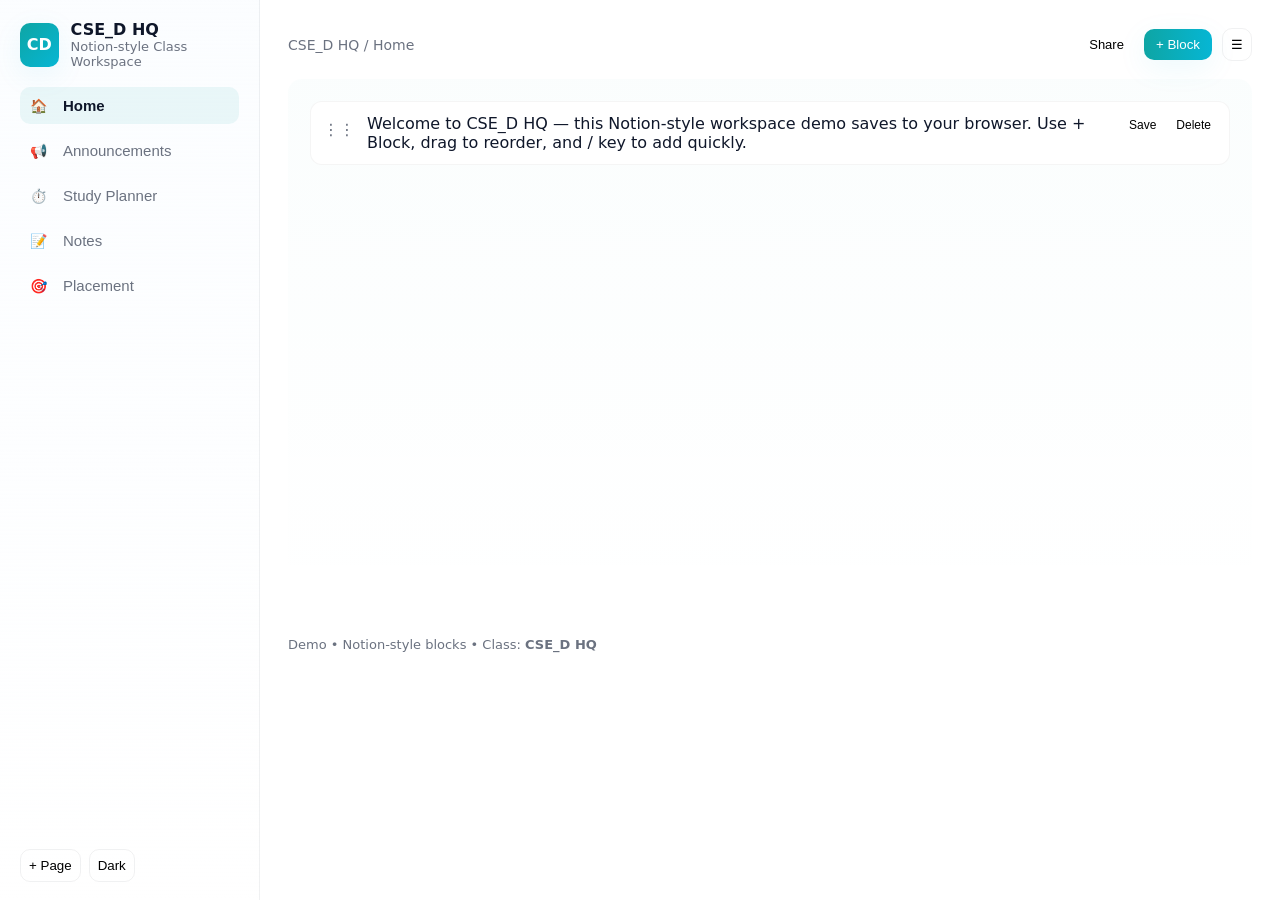
==== commit a7b379a3: "Update html" ====
--- a/index.html
+++ b/index.html
@@ -1,1085 +1,428 @@
 <!doctype html>
 <html lang="en">
 <head>
-<meta charset="utf-8" />
-<meta name="viewport" content="width=device-width,initial-scale=1" />
-<title>CSE-B Class Dashboard — Notion-style Mock</title>
-<link rel="preconnect" href="https://fonts.gstatic.com" crossorigin>
-<style>
-  /* ====== Fonts & root vars ====== */
-  @font-face {
-    font-family: 'InterVar';
-    src: local('Inter'), local('Inter var');
-  }
-  :root{
-    --bg: linear-gradient(180deg,#0f172a 0%, #0b1020 60%);
-    --card: rgba(255,255,255,0.06);
-    --muted: rgba(255,255,255,0.6);
-    --accent: linear-gradient(90deg,#7c5cff,#35d0ba);
-    --glass: rgba(255,255,255,0.04);
-    --glass-2: rgba(255,255,255,0.03);
-    --glass-border: rgba(255,255,255,0.06);
-    --success: #4ade80;
-    --danger: #fb7185;
-    --glass-radius: 14px;
-    --ui-gap: 18px;
-    --shadow: 0 6px 20px rgba(2,6,23,0.7);
-  }
-  *{box-sizing:border-box}
-  html,body{height:100%}
-  body{
-    margin:0;
-    padding:24px;
-    font-family: InterVar, system-ui, -apple-system, "Segoe UI", Roboto, "Helvetica Neue", Arial;
-    background: var(--bg);
-    color: #e6eef8;
-    -webkit-font-smoothing:antialiased;
-    -moz-osx-font-smoothing:grayscale;
-    line-height:1.35;
-  }
-
-  /* ====== Layout ====== */
-  .wrap{
-    max-width:1300px;
-    margin:0 auto;
-    display:grid;
-    grid-template-columns: 260px 1fr;
-    gap:var(--ui-gap);
-    align-items:start;
-  }
-  header{
-    grid-column:1 / -1;
-    display:flex;
-    gap:12px;
-    align-items:center;
-    margin-bottom:6px;
-  }
-  .brand{
-    display:flex;
-    gap:12px;
-    align-items:center;
-  }
-  .logo{
-    width:56px;height:56px;border-radius:12px;
-    background:var(--accent);
-    display:grid;place-items:center;
-    font-weight:700;font-size:18px;color:#081224;
-    box-shadow: 0 6px 20px rgba(0,0,0,0.6);
-    transform:rotate(-6deg);
-  }
-  h1{font-size:20px;margin:0}
-  p.subtitle{margin:0;color:var(--muted);font-size:13px}
-
-  /* ====== Sidebar ====== */
-  .sidebar{
-    background: linear-gradient(180deg, rgba(255,255,255,0.02), rgba(255,255,255,0.01));
-    border-radius:var(--glass-radius);
-    padding:18px;
-    border:1px solid var(--glass-border);
-    box-shadow:var(--shadow);
-    min-height:550px;
-  }
-  .avatar-row{display:flex;gap:10px;align-items:center;margin-bottom:12px}
-  .avatar{width:44px;height:44px;border-radius:10px;background:linear-gradient(135deg,#ffd6a5,#fdffb6);display:grid;place-items:center;color:#081224;font-weight:700}
-  .sidebar .btn{
-    display:block;width:100%;padding:10px;border-radius:10px;border:0;background:transparent;color:inherit;text-align:left;font-weight:600;
-    cursor:pointer; margin-bottom:8px;
-    transition:transform .18s ease, background .18s;
-  }
-  .sidebar .btn:hover{transform:translateX(6px)}
-  .small{font-size:12px;color:var(--muted)}
-
-  /* ====== Main content ====== */
-  main{
-    display:grid;
-    grid-template-columns: 1fr 420px;
-    gap:var(--ui-gap);
-  }
-  .panel{
-    background:linear-gradient(180deg, rgba(255,255,255,0.02), rgba(255,255,255,0.01));
-    border-radius:14px;padding:18px;border:1px solid var(--glass-border);box-shadow:var(--shadow);
-    overflow:hidden;
-  }
-  .section-title{display:flex;justify-content:space-between;align-items:center;margin-bottom:12px}
-  .section-title h3{margin:0;font-size:16px}
-  .pill{font-size:12px;padding:6px 10px;border-radius:999px;background:rgba(255,255,255,0.04);color:var(--muted);border:1px solid rgba(255,255,255,0.03)}
-
-  /* ====== Grid of widgets ====== */
-  .widgets{
-    display:grid;
-    grid-template-columns: 1fr;
-    gap:16px;
-  }
-  .two-col{display:grid;grid-template-columns:1fr 1fr;gap:12px}
-  .card{
-    background: linear-gradient(180deg, rgba(255,255,255,0.03), rgba(255,255,255,0.02));
-    padding:12px;border-radius:12px;border:1px solid rgba(255,255,255,0.03);
-    transition:transform .18s ease, box-shadow .18s;
-  }
-  .card:hover{transform:translateY(-6px);box-shadow:0 18px 40px rgba(2,6,23,0.6);}
-  .list{display:flex;flex-direction:column;gap:10px}
-
-  /* ====== Announcements ====== */
-  .ann-item{display:flex;justify-content:space-between;gap:8px;padding:10px;border-radius:10px;background:linear-gradient(90deg, rgba(255,255,255,0.01), rgba(255,255,255,0.02));border:1px solid rgba(255,255,255,0.02)}
-  .ann-item .meta{color:var(--muted);font-size:12px}
-  .ann-actions{display:flex;gap:8px;align-items:center}
-
-  /* ====== Assignments table ====== */
-  table{width:100%;border-collapse:collapse;font-size:13px}
-  th,td{padding:8px 6px;text-align:left}
-  thead th{font-size:12px;color:var(--muted);font-weight:700;border-bottom:1px dashed rgba(255,255,255,0.03)}
-  tbody tr{border-bottom:1px dashed rgba(255,255,255,0.02)}
-  .status{padding:6px 8px;border-radius:999px;font-weight:700;font-size:12px}
-  .status.pending{background:rgba(255,190,86,0.12);color:#ffb86b}
-  .status.done{background:rgba(74,222,128,0.08);color:var(--success)}
-  .status.missed{background:rgba(251,113,133,0.06);color:var(--danger)}
-
-  /* ====== Gallery notes ====== */
-  .note-card{padding:12px;border-radius:10px;background:linear-gradient(180deg, rgba(255,255,255,0.015), transparent);display:flex;flex-direction:column;gap:10px}
-  .note-title{font-weight:700}
-  .note-footer{display:flex;justify-content:space-between;align-items:center;font-size:12px;color:var(--muted)}
-
-  /* ====== Calendar ====== */
-  .calendar{
-    display:flex;flex-direction:column;gap:12px;
-  }
-  .cal-head{display:flex;justify-content:space-between;align-items:center}
-  .cal-grid{display:grid;grid-template-columns:repeat(7,1fr);gap:6px}
-  .cal-day{
-    min-height:86px;padding:8px;border-radius:8px;background:var(--card);position:relative;
-    overflow:hidden;border:1px solid rgba(255,255,255,0.02);
-  }
-  .cal-day .date{position:absolute;right:8px;top:8px;font-size:12px;color:var(--muted)}
-  .cal-day .events{margin-top:22px;display:flex;flex-direction:column;gap:6px}
-  .cal-event{background:linear-gradient(90deg,#ffffff08,#ffffff04);padding:6px 8px;border-radius:8px;font-size:12px;color:var(--muted);cursor:pointer;overflow:hidden;text-overflow:ellipsis;white-space:nowrap}
-  .cal-day.today{box-shadow:inset 0 0 0 2px rgba(90,200,255,0.06);border:1px solid rgba(100,180,255,0.12)}
-  .cal-controls{display:flex;gap:8px;align-items:center}
-
-  /* ====== Modals & forms ====== */
-  .modal{
-    position:fixed;inset:0;background:linear-gradient(180deg,rgba(4,6,12,0.6), rgba(4,6,12,0.75));
-    display:none;align-items:center;justify-content:center;padding:24px;z-index:1200;
-  }
-  .modal.show{display:flex}
-  .modal-card{width:720px;max-width:95%;background:linear-gradient(180deg,#061023,#071227);border-radius:12px;padding:18px;border:1px solid rgba(255,255,255,0.03)}
-  label{display:block;margin-bottom:6px;font-size:13px}
-  input[type="text"],input[type="date"],textarea,select{
-    width:100%;padding:10px;border-radius:8px;border:1px solid rgba(255,255,255,0.04);background:transparent;color:inherit;
-  }
-  .row{display:flex;gap:12px}
-  .row .col{flex:1}
-  .actions{display:flex;justify-content:flex-end;gap:8px;margin-top:12px}
-  .btn-primary{background:linear-gradient(90deg,#7c5cff,#35d0ba);border:0;color:#081224;padding:10px 12px;border-radius:10px;font-weight:800;cursor:pointer}
-  .btn-ghost{background:transparent;border:1px solid rgba(255,255,255,0.03);padding:8px 10px;border-radius:8px;cursor:pointer;color:var(--muted)}
-
-  /* ====== Attendance list ====== */
-  .att-row{display:flex;justify-content:space-between;align-items:center;padding:8px;border-radius:10px;background:linear-gradient(180deg,rgba(255,255,255,0.01),transparent)}
-  .students{max-height:260px;overflow:auto;padding-right:6px;display:grid;gap:6px}
-  .student{display:flex;align-items:center;gap:10px}
-
-  /* ====== small-screen ====== */
-  @media (max-width: 980px){
-    .wrap{grid-template-columns:1fr; padding:12px}
-    main{grid-template-columns: 1fr}
-    .sidebar{order:2;min-height:auto}
-    .calendar{order:1}
-  }
-  /* ====== micro animations: confetti ====== */
-  .confetti {
-    pointer-events: none;
-    position:fixed;left:0;top:0;width:100%;height:0;z-index:9999;
-  }
-  /* neat focus ring for accessibility */
-  input:focus, textarea:focus, button:focus { outline: 3px solid rgba(125, 90, 255, 0.12); outline-offset: 2px; }
-</style>
+  <meta charset="utf-8" />
+  <meta name="viewport" content="width=device-width,initial-scale=1" />
+  <title>CSE_D HQ — Notion-style Student Workspace (Demo)</title>
+  <style>
+    :root{
+      --bg:#ffffff; --panel:#fbfdff; --muted:#6b7280; --accent:#0ea5a4; --accent2:#06b6d4; --text:#0f172a; --glass:rgba(255,255,255,0.6);
+      --radius:12px;
+    }
+    body.dark{
+      --bg:#071227; --panel:#071227; --muted:#a7b4c3; --accent:#34d399; --accent2:#06b6d4; --text:#e6eef6;
+    }
+    *{box-sizing:border-box}
+    html,body{height:100%}
+    body{
+      margin:0;font-family:Inter,system-ui,-apple-system,Segoe UI,Roboto,Helvetica,Arial; background:var(--bg); color:var(--text);
+      -webkit-font-smoothing:antialiased;-moz-osx-font-smoothing:grayscale;
+    }
+
+    /* layout */
+    .app{display:flex;min-height:100vh}
+    .leftbar{
+      width:260px; padding:20px; border-right:1px solid rgba(15,23,42,0.06);
+      background:linear-gradient(180deg,var(--panel),rgba(255,255,255,0.02));
+      transition:transform .22s ease, box-shadow .22s;
+    }
+    .leftbar.closed{transform:translateX(-112%)}
+    .brand{display:flex;gap:12px;align-items:center;margin-bottom:18px}
+    .logo{width:44px;height:44px;border-radius:10px;background:linear-gradient(135deg,var(--accent),var(--accent2));display:flex;align-items:center;justify-content:center;color:white;font-weight:800;box-shadow:0 8px 30px rgba(6,182,212,0.08)}
+    .title{font-weight:700}
+    .muted{color:var(--muted);font-size:13px}
+    .pages{display:flex;flex-direction:column;gap:8px;margin-top:6px}
+    .page-btn{
+      display:flex;align-items:center;gap:10px;padding:10px;border-radius:10px;border:0;background:transparent;color:var(--muted);cursor:pointer;font-size:15px;text-align:left;transition:background .12s,color .12s;
+    }
+    .page-btn.active{background:rgba(14,165,164,0.08);color:var(--text);font-weight:600}
+    .left-footer{position:fixed;bottom:18px;left:20px;right:20px;display:flex;gap:8px}
+    .ghost{background:transparent;border:1px solid rgba(15,23,42,0.06);padding:8px;border-radius:10px}
+    .workspace{flex:1;padding:28px;transition:margin-left .2s}
+    .ws-top{display:flex;justify-content:space-between;align-items:center;margin-bottom:18px;gap:12px}
+    .ws-breadcrumbs{font-size:14px;color:var(--muted)}
+    .ws-actions{display:flex;gap:10px;align-items:center}
+    .btn{padding:8px 12px;border-radius:10px;border:0;cursor:pointer;background:transparent}
+    .btn.primary{background:linear-gradient(90deg,var(--accent),var(--accent2));color:white;box-shadow:0 8px 30px rgba(6,182,212,0.08)}
+    .btn.small{padding:6px 10px;font-size:13px}
+    .btn.tiny{padding:4px 6px;font-size:12px}
+    #pageContent{min-height:60vh;padding:22px;border-radius:14px;background:linear-gradient(180deg,rgba(14,165,164,0.02),transparent);outline:none;transition:box-shadow .12s}
+    #pageContent:focus{box-shadow:0 10px 40px rgba(6,182,212,0.05)}
+    /* Blocks */
+    .block{display:flex;align-items:flex-start;gap:12px;padding:12px;border-radius:12px;background:var(--bg);border:1px solid rgba(2,6,23,0.04);transition:box-shadow .12s,transform .12s}
+    .block + .block{margin-top:10px}
+    .block:hover{box-shadow:0 12px 30px rgba(2,6,23,0.06);transform:translateY(-6px)}
+    .left-handle{color:var(--muted);cursor:grab;padding-top:6px;user-select:none}
+    .content{flex:1;min-height:36px;outline:none;white-space:pre-wrap}
+    .content:empty:before{content:"Type '/' for commands — e.g. /h1, /todo, /code";color:var(--muted);font-size:13px}
+    .meta{display:flex;gap:8px;margin-left:8px}
+    .icon{opacity:.9}
+    .block.dragging{opacity:.6;transform:scale(.98)}
+    .block.placeholder{border:2px dashed rgba(6,182,212,0.18);background:transparent}
+
+    /* footer */
+    .ws-foot{margin-top:18px;color:var(--muted);font-size:13px}
+
+    /* mobile */
+    @media(max-width:920px){
+      .leftbar{position:fixed;left:0;top:0;bottom:0;z-index:60;transform:translateX(-112%);box-shadow:0 30px 80px rgba(2,6,23,0.12)}
+      .leftbar.open{transform:none}
+      .workspace{padding:18px}
+    }
+
+    /* small polish */
+    .brand .subtitle{font-size:13px;color:var(--muted)}
+    .page-actions{display:flex;gap:8px;align-items:center}
+    .btn.ghost{border:1px solid rgba(15,23,42,0.06);padding:8px;border-radius:10px}
+    .hidden{display:none}
+    /* subtle animation for new block */
+    .block.enter{animation:popIn .22s ease}
+    @keyframes popIn{from{transform:translateY(8px);opacity:0}to{transform:none;opacity:1}}
+
+    /* export modal */
+    .modal{
+      position:fixed;left:50%;top:50%;transform:translate(-50%,-50%);background:var(--panel);padding:18px;border-radius:12px;box-shadow:0 30px 80px rgba(2,6,23,0.12);z-index:200;width:min(720px,92vw);
+    }
+    .overlay{position:fixed;inset:0;background:rgba(2,6,23,0.28);z-index:190}
+
+    /* small utilities */
+    .muted{color:var(--muted)}
+    input[type="text"], input[type="search"]{padding:8px 10px;border-radius:8px;border:1px solid rgba(15,23,42,0.06);background:transparent}
+    .tiny-ico{font-size:14px}
+  </style>
 </head>
-<body>
-
-<div class="wrap" role="application">
-  <header>
-    <div class="brand">
-      <div class="logo">CSE-B</div>
-      <div>
-        <h1>CSE-B Class Dashboard (2025 Batch)</h1>
-        <p class="subtitle">Your class HQ — Announcements, Assignments, Calendar, Attendance & Notes</p>
-      </div>
-    </div>
-
-    <div style="margin-left:auto; display:flex; gap:8px; align-items:center;">
-      <button id="openAddAnnouncement" class="btn-primary" title="Add Announcement">＋ Add Announcement</button>
-      <button id="openAddAssignment" class="btn-ghost" title="Add Assignment">＋ Assignment</button>
-    </div>
-  </header>
-
-  <!-- Sidebar -->
-  <aside class="sidebar" aria-label="Sidebar navigation">
-    <div class="avatar-row">
-      <div class="avatar">CR</div>
-      <div>
-        <div style="font-weight:700">Class Representative</div>
-        <div class="small">72 members — CSE-B</div>
-      </div>
-    </div>
-
-    <div style="margin-top:12px">
-      <button class="btn" data-section="announcements">🗓️ Announcements & Deadlines</button>
-      <button class="btn" data-section="assignments">🧾 Assignments & Submissions</button>
-      <button class="btn" data-section="notes">📚 Notes & Study Material</button>
-      <button class="btn" data-section="events">🧠 Upcoming Events</button>
-      <button class="btn" data-section="attendance">📋 Attendance / Task Tracker</button>
-    </div>
-
-    <hr style="border:none;height:1px;background:rgba(255,255,255,0.02);margin:12px 0">
-
-    <div style="display:flex;flex-direction:column;gap:8px">
-      <button id="exportAttendance" class="btn-ghost">Export Attendance CSV</button>
-      <button id="exportAssignments" class="btn-ghost">Export Assignments CSV</button>
-      <button id="clearAll" class="btn-ghost" title="Clear local data">Reset (local)</button>
-    </div>
-
-    <p style="margin-top:18px;font-size:12px;color:var(--muted)">Tip: pin this file to your WhatsApp group, or share the file with classmates. Data is stored locally; export before switching devices.</p>
-  </aside>
-
-  <!-- Main -->
-  <main>
-    <section class="panel">
-      <div class="section-title">
-        <h3>🗓️ Announcements & Deadlines</h3>
-        <div class="pill" id="annCount">—</div>
-      </div>
-      <div class="widgets" id="announcementsList">
-        <!-- announcements inserted by JS -->
-      </div>
-    </section>
-
-    <!-- Right column -->
-    <aside class="panel">
-      <div class="section-title">
-        <h3>🧭 Quick Calendar</h3>
-        <div class="cal-controls">
-          <button id="miniPrev" class="btn-ghost">◀</button>
-          <button id="miniNext" class="btn-ghost">▶</button>
-          <div class="pill" id="miniTitle">Month</div>
+<body class="light">
+  <div class="app" id="app">
+    <aside class="leftbar" id="leftbar" aria-label="Pages">
+      <div class="brand">
+        <div class="logo" aria-hidden>CD</div>
+        <div>
+          <div class="title">CSE_D HQ</div>
+          <div class="subtitle muted">Notion-style Class Workspace</div>
         </div>
       </div>
 
-      <div class="calendar" id="miniCalendar">
-        <!-- calendar from JS -->
+      <div class="pages" id="pagesList" aria-label="Page list">
+        <!-- page buttons inserted here -->
       </div>
 
-      <div style="margin-top:14px" class="card">
-        <div style="display:flex;justify-content:space-between;align-items:center">
-          <div>
-            <div style="font-weight:700">Quick Actions</div>
-            <div class="small">Add items fast</div>
-          </div>
-          <div>
-            <button id="openAddEvent" class="btn-primary" style="padding:8px 10px">＋ Event</button>
-          </div>
-        </div>
-
-        <div style="margin-top:12px">
-          <div class="small">Upcoming (next 3)</div>
-          <div id="upcomingMini" style="margin-top:8px"></div>
-        </div>
+      <div class="left-footer">
+        <button id="newPage" class="ghost" title="Create new page">+ Page</button>
+        <button id="themeToggle" class="ghost" title="Toggle theme">Dark</button>
       </div>
     </aside>
 
-    <!-- Lower full width panel -->
-    <section style="grid-column:1 / -1; display:grid; grid-template-columns:1fr 420px; gap:18px; margin-top:12px">
-      <!-- Left column: assignments, notes -->
-      <div class="panel">
-        <div class="section-title">
-          <h3>🧾 Assignments & Submissions</h3>
-          <div class="pill" id="assignCount">—</div>
+    <main class="workspace" role="main">
+      <header class="ws-top">
+        <div class="ws-breadcrumbs">CSE_D HQ / <span id="pageTitle">Home</span></div>
+        <div class="ws-actions">
+          <button id="shareBtn" class="btn small">Share</button>
+          <button id="addBlock" class="btn primary">+ Block</button>
+          <button id="toggleSidebar" class="btn ghost" title="Toggle sidebar">☰</button>
         </div>
-
-        <div class="card" style="margin-bottom:12px">
-          <div style="display:flex;justify-content:space-between;align-items:center">
-            <div>
-              <div style="font-weight:700">Add Assignment</div>
-              <div class="small">Title, subject, deadline & link</div>
-            </div>
-            <div>
-              <button id="openAddAssignment2" class="btn-ghost">＋ Add</button>
-            </div>
-          </div>
-        </div>
-
-        <div class="card">
-          <table aria-label="Assignments table">
-            <thead>
-              <tr><th>Task</th><th>Subject</th><th>Deadline</th><th>Link</th><th>Status</th><th></th></tr>
-            </thead>
-            <tbody id="assignmentsTable">
-            </tbody>
-          </table>
-        </div>
+      </header>
+
+      <section id="pageContent" tabindex="0" aria-label="Page content">
+        <!-- blocks will be injected here -->
+      </section>
+
+      <footer class="ws-foot muted">Demo • Notion-style blocks • Class: <strong>CSE_D HQ</strong></footer>
+    </main>
+  </div>
+
+  <!-- template -->
+  <template id="blockTemplate">
+    <article class="block" draggable="true">
+      <div class="left-handle" aria-hidden>⋮⋮</div>
+      <div class="content" contenteditable="true" role="textbox" aria-multiline="true">New block — double-click to edit</div>
+      <div class="meta">
+        <button class="btn tiny action save" title="Save">Save</button>
+        <button class="btn tiny action del" title="Delete">Delete</button>
       </div>
-
-      <!-- Right column: Notes & Events -->
-      <div class="panel">
-        <div class="section-title">
-          <h3>📚 Notes & Study Material</h3>
-          <div><button id="openAddNote" class="btn-ghost">＋ Add Note</button></div>
-        </div>
-
-        <div class="card" id="notesGrid" style="display:grid;grid-template-columns:1fr;gap:10px">
-          <!-- notes inserted by JS -->
-        </div>
-
-        <div style="margin-top:12px" class="section-title">
-          <h3>🧠 Upcoming Events</h3>
-          <div class="small" id="eventCount">—</div>
-        </div>
-        <div id="eventsList" class="list">
-          <!-- events inserted by JS -->
-        </div>
-      </div>
-
-      <!-- Attendance / Task Tracker -->
-      <div class="panel" style="grid-column:2">
-        <div class="section-title">
-          <h3>📋 Attendance / Task Tracker</h3>
-          <div class="small" id="attendanceSummary">—</div>
-        </div>
-
-        <div class="card">
-          <div style="display:flex;justify-content:space-between;align-items:center;margin-bottom:8px">
-            <div>
-              <div style="font-weight:700">Quick Attendance</div>
-              <div class="small">Mark present for today (click Save)</div>
-            </div>
-            <div>
-              <button id="markAllPresent" class="btn-primary" style="padding:8px 10px">Mark All</button>
-            </div>
-          </div>
-
-          <div class="students" id="studentsList" aria-live="polite">
-            <!-- Students list inserted by JS -->
-          </div>
-
-          <div class="actions" style="margin-top:10px">
-            <button id="saveAttendance" class="btn-primary">Save Attendance</button>
-            <button id="clearAttendance" class="btn-ghost">Clear</button>
-          </div>
-        </div>
-
-      </div>
-
-    </section>
-
-  </main>
-</div>
-
-<!-- Modal (Add forms) -->
-<div id="modal" class="modal" role="dialog" aria-modal="true" aria-hidden="true">
-  <div class="modal-card" role="document">
-    <div id="modalContent">
-      <!-- dynamic content -->
-    </div>
-  </div>
-</div>
-
-<!-- Confetti container -->
-<canvas class="confetti" id="confetti"></canvas>
-
-<script>
-/* =========================
-   Dashboard JS — self-contained
-   - Data stored in localStorage under key "cseb_dashboard_v1"
-   - All sections: announcements, assignments, notes, events, students/attendance
-   ========================= */
-(function(){
-  const DEFAULT_STUDENTS = (() => {
-    // generate sample 30 names and allow adding more — you have 72 in your class, so we list a shorter sample; user can edit
-    const sample = ["Harini Sudireddy","Rohan Kumar","Aisha Patel","Vikram Rao","Neha Sharma","Aman Joshi","Priya Nair","Karthik M","Sana Khan","Ankit Verma","Ritu Singh","Manish Yadav","Sneha R","Aditya P","Smita R","Sachin T","Divya L","Rakesh N","Ishita S","Kavya M","Arjun B","Hema D","Nitin C","Pooja R","Sowmya K","Tarun G","Meera V","Rohit S","Anu R","Vishwa P"];
-    return sample;
-  })();
-
-  // storage and state
-  const SKEY = 'cseb_dashboard_v1';
-  const state = loadState();
-
-  // element refs
-  const annList = document.getElementById('announcementsList');
-  const annCount = document.getElementById('annCount');
-  const assignmentsTable = document.getElementById('assignmentsTable');
-  const assignCount = document.getElementById('assignCount');
-  const notesGrid = document.getElementById('notesGrid');
-  const eventsList = document.getElementById('eventsList');
-  const eventCount = document.getElementById('eventCount');
-  const miniCalendar = document.getElementById('miniCalendar');
-  const miniTitle = document.getElementById('miniTitle');
-  const upcomingMini = document.getElementById('upcomingMini');
-  const studentsList = document.getElementById('studentsList');
-  const attendanceSummary = document.getElementById('attendanceSummary');
-  const modal = document.getElementById('modal');
-  const modalContent = document.getElementById('modalContent');
-  const confettiCanvas = document.getElementById('confetti');
-
-  // init
-  renderAll();
-  buildSidebarActions();
-  setupButtons();
-  initMiniCalendar();
-
-  // ---------- storage ----------
-  function loadState(){
-    const raw = localStorage.getItem(SKEY);
-    if(!raw) {
-      const init = {
-        announcements: [
-          {id: idGen(), text: "Welcome to CSE-B Dashboard! Pin this link.", date: todayISO()},
-          {id: idGen(), text: "ML Lab submission due 2025-10-12 23:59", date: "2025-10-12"}
-        ],
-        assignments: [
-          {id: idGen(), title:"DBMS Lab Assignment", subject:"DBMS", deadline:"2025-10-12", link:"", status:"pending"}
-        ],
-        notes: [
-          {id:idGen(), title:"Unit 3 - Scheduling Algorithms", subject:"OS", link:"", uploadedBy:"Harini", desc:"Short summary + slides"}
-        ],
-        events: [
-          {id:idGen(), title:"Tech Fest Registration", date:"2025-10-15", desc:"Register via the Google form", time:""}
-        ],
-        students: DEFAULT_STUDENTS.map((n,i)=>({id:idGen(), name:n, present:false})),
-        attendanceRecords: {} // keyed by date -> array of student ids
-      };
-      localStorage.setItem(SKEY, JSON.stringify(init));
-      return init;
-    }
-    try{
-      return JSON.parse(raw);
-    }catch(e){
-      localStorage.removeItem(SKEY);
-      return loadState();
-    }
-  }
-  function saveState(){
-    localStorage.setItem(SKEY, JSON.stringify(state));
-  }
-  function resetState(){
-    localStorage.removeItem(SKEY);
-    location.reload();
-  }
-
-  // ---------- rendering ----------
-  function renderAll(){
-    renderAnnouncements();
-    renderAssignments();
-    renderNotes();
-    renderEvents();
-    renderStudents();
-    renderUpcomingMini();
-    renderSummary();
-  }
-
-  function renderAnnouncements(){
-    annList.innerHTML = '';
-    state.announcements.slice().reverse().forEach(a=>{
-      const d = document.createElement('div');
-      d.className = 'ann-item';
-      d.innerHTML = `
-        <div>
-          <div style="font-weight:700">${escapeHtml(a.text)}</div>
-          <div class="meta">${a.date ? escapeHtml(a.date) : ''}</div>
-        </div>
-        <div class="ann-actions">
-          <button class="btn-ghost" data-id="${a.id}" data-action="editAnn">Edit</button>
-          <button class="btn-ghost" data-id="${a.id}" data-action="delAnn">Delete</button>
-        </div>
-      `;
-      annList.appendChild(d);
-    });
-    annCount.textContent = state.announcements.length + ' total';
-  }
-
-  function renderAssignments(){
-    assignmentsTable.innerHTML = '';
-    state.assignments.slice().reverse().forEach(a=>{
-      const tr = document.createElement('tr');
-      tr.innerHTML = `
-        <td style="max-width:220px">${escapeHtml(a.title)}</td>
-        <td>${escapeHtml(a.subject)}</td>
-        <td>${escapeHtml(a.deadline || '')}</td>
-        <td>${a.link ? `<a href="${escapeHtml(a.link)}" target="_blank">Link</a>` : '-'}</td>
-        <td><span class="status ${a.status === 'done' ? 'done' : a.status === 'missed' ? 'missed' : 'pending'}">${a.status}</span></td>
-        <td style="text-align:right">
-          <button class="btn-ghost" data-id="${a.id}" data-action="viewAssign">View</button>
-          <button class="btn-ghost" data-id="${a.id}" data-action="editAssign">Edit</button>
-          <button class="btn-ghost" data-id="${a.id}" data-action="delAssign">Del</button>
-        </td>
-      `;
-      assignmentsTable.appendChild(tr);
-    });
-    assignCount.textContent = state.assignments.length + ' assignments';
-  }
-
-  function renderNotes(){
-    notesGrid.innerHTML = '';
-    state.notes.slice().reverse().forEach(n=>{
-      const nc = document.createElement('div');
-      nc.className = 'note-card';
-      nc.innerHTML = `
-        <div style="display:flex;justify-content:space-between;align-items:center">
-          <div>
-            <div class="note-title">${escapeHtml(n.title)}</div>
-            <div class="small">${escapeHtml(n.subject)} • uploaded by ${escapeHtml(n.uploadedBy || '—')}</div>
-          </div>
-          <div>
-            <button class="btn-ghost" data-id="${n.id}" data-action="viewNote">View</button>
-            <button class="btn-ghost" data-id="${n.id}" data-action="editNote">Edit</button>
-            <button class="btn-ghost" data-id="${n.id}" data-action="delNote">Del</button>
-          </div>
-        </div>
-        <div class="note-footer">
-          <div>${n.link ? `<a href="${escapeHtml(n.link)}" target="_blank">Open resource</a>` : '<span class="small">No external link</span>'}</div>
-          <div class="small">${n.desc ? truncate(n.desc, 60) : ''}</div>
-        </div>
-      `;
-      notesGrid.appendChild(nc);
-    });
-  }
-
-  function renderEvents(){
-    eventsList.innerHTML = '';
-    state.events.slice().reverse().forEach(e=>{
-      const el = document.createElement('div');
-      el.className = 'ann-item';
-      el.innerHTML = `
-        <div>
-          <div style="font-weight:700">${escapeHtml(e.title)}</div>
-          <div class="meta">${escapeHtml(e.date || '')} ${e.time ? ' • ' + escapeHtml(e.time) : ''}</div>
-          <div class="small" style="margin-top:6px">${escapeHtml(e.desc || '')}</div>
-        </div>
-        <div style="display:flex;flex-direction:column;gap:6px">
-          <button class="btn-ghost" data-id="${e.id}" data-action="editEvent">Edit</button>
-          <button class="btn-ghost" data-id="${e.id}" data-action="delEvent">Delete</button>
-        </div>
-      `;
-      eventsList.appendChild(el);
-    });
-    eventCount.textContent = state.events.length + ' upcoming';
-  }
-
-  function renderStudents(){
-    studentsList.innerHTML = '';
-    state.students.forEach(s=>{
-      const div = document.createElement('div');
-      div.className = 'att-row student';
-      div.innerHTML = `
-        <div style="display:flex;align-items:center;gap:10px">
-          <div style="width:36px;height:36px;border-radius:8px;background:linear-gradient(90deg,#fff1,#fff0);display:grid;place-items:center;color:#081224;font-weight:700">${s.name.split(' ').map(x=>x[0]).slice(0,2).join('')}</div>
-          <div>
-            <div style="font-weight:700">${escapeHtml(s.name)}</div>
-            <div class="small">ID: ${s.id.slice(0,6)}</div>
-          </div>
-        </div>
-        <div style="display:flex;align-items:center;gap:8px">
-          <input type="checkbox" data-id="${s.id}" ${s.present ? "checked" : ""} aria-label="Mark present for ${escapeHtml(s.name)}" />
-        </div>
-      `;
-      studentsList.appendChild(div);
-    });
-    updateAttendanceSummary();
-  }
-
-  // ---------- mini calendar ----------
-  let miniMonthOffset = 0; // 0 => current month
-  function initMiniCalendar(){
-    document.getElementById('miniPrev').addEventListener('click', ()=>{ miniMonthOffset--; renderMiniCalendar(); });
-    document.getElementById('miniNext').addEventListener('click', ()=>{ miniMonthOffset++; renderMiniCalendar(); });
-    renderMiniCalendar();
-  }
-  function renderMiniCalendar(){
-    const today = new Date();
-    const base = new Date(today.getFullYear(), today.getMonth() + miniMonthOffset, 1);
-    const monthName = base.toLocaleString(undefined,{month:'long',year:'numeric'});
-    miniTitle.textContent = monthName;
-    miniCalendar.innerHTML = '';
-    // header
-    const weeks = ['Sun','Mon','Tue','Wed','Thu','Fri','Sat'];
-    const header = document.createElement('div');
-    header.className = 'cal-head';
-    header.innerHTML = `<div style="display:flex;gap:6px">${weeks.map(w=>`<div style="width:46px;text-align:center;font-size:12px;color:var(--muted)">${w}</div>`).join('')}</div>`;
-    miniCalendar.appendChild(header);
-
-    // grid
-    const grid = document.createElement('div');
-    grid.className = 'cal-grid';
-    const startDay = new Date(base.getFullYear(), base.getMonth(), 1).getDay();
-    const daysInMonth = new Date(base.getFullYear(), base.getMonth()+1, 0).getDate();
-    // fill blanks
-    for(let i=0;i<startDay;i++){
-      const blank = document.createElement('div'); blank.className='cal-day'; blank.innerHTML=''; grid.appendChild(blank);
-    }
-    for(let d=1;d<=daysInMonth;d++){
-      const curr = new Date(base.getFullYear(), base.getMonth(), d);
-      const iso = curr.toISOString().slice(0,10);
-      const dayEl = document.createElement('div');
-      dayEl.className = 'cal-day' + (isSameDate(curr, new Date()) ? ' today' : '');
-      dayEl.innerHTML = `<div class="date">${d}</div><div class="events"></div>`;
-      // find events on this date
-      const events = state.events.filter(ev => ev.date === iso);
-      const evWrap = dayEl.querySelector('.events');
-      events.slice(0,3).forEach(ev=>{
-        const evEl = document.createElement('div');
-        evEl.className = 'cal-event';
-        evEl.textContent = ev.title;
-        evEl.title = ev.desc || '';
-        evEl.addEventListener('click', ()=> openViewEvent(ev.id));
-        evWrap.appendChild(evEl);
-      });
-      // add placeholder to add event by clicking day
-      dayEl.addEventListener('dblclick', ()=> openAddEvent(iso));
-      grid.appendChild(dayEl);
-    }
-    miniCalendar.appendChild(grid);
-  }
-
-  // ---------- upcoming mini ----------
-  function renderUpcomingMini(){
-    upcomingMini.innerHTML = '';
-    const future = state.events
-      .filter(e => e.date && new Date(e.date) >= new Date(new Date().toISOString().slice(0,10)))
-      .sort((a,b)=> new Date(a.date) - new Date(b.date))
-      .slice(0,3);
-    if(!future.length) upcomingMini.innerHTML = '<div class="small">No events coming soon</div>';
-    future.forEach(e=>{
-      const div = document.createElement('div'); div.className='ann-item';
-      div.innerHTML = `<div><div style="font-weight:700">${escapeHtml(e.title)}</div><div class="meta">${escapeHtml(e.date)}</div></div><div><button class="btn-ghost" data-id="${e.id}" data-action="openEvent">Open</button></div>`;
-      upcomingMini.appendChild(div);
-    });
-  }
-
-  // ---------- interactions & handlers ----------
-  function setupButtons(){
-    // global clicks on dynamic buttons
-    document.addEventListener('click', (ev)=>{
-      const t = ev.target;
-      // announcements
-      if(t.dataset && t.dataset.action === 'delAnn'){ deleteAnnouncement(t.dataset.id); }
-      if(t.dataset && t.dataset.action === 'editAnn'){ openEditAnnouncement(t.dataset.id); }
-
-      // assignments
-      if(t.dataset && t.dataset.action === 'viewAssign'){ openViewAssignment(t.dataset.id); }
-      if(t.dataset && t.dataset.action === 'editAssign'){ openEditAssignment(t.dataset.id); }
-      if(t.dataset && t.dataset.action === 'delAssign'){ deleteAssignment(t.dataset.id); }
-
-      // notes
-      if(t.dataset && t.dataset.action === 'viewNote'){ openViewNote(t.dataset.id); }
-      if(t.dataset && t.dataset.action === 'editNote'){ openEditNote(t.dataset.id); }
-      if(t.dataset && t.dataset.action === 'delNote'){ deleteNote(t.dataset.id); }
-
-      // events
-      if(t.dataset && t.dataset.action === 'editEvent'){ openEditEvent(t.dataset.id); }
-      if(t.dataset && t.dataset.action === 'delEvent'){ deleteEvent(t.dataset.id); }
-      if(t.dataset && t.dataset.action === 'openEvent'){ openViewEvent(t.dataset.id); }
-    });
-
-    // open forms
-    document.getElementById('openAddAnnouncement').addEventListener('click', ()=> openAddAnnouncement());
-    document.getElementById('openAddAssignment').addEventListener('click', ()=> openAddAssignment());
-    document.getElementById('openAddAssignment2').addEventListener('click', ()=> openAddAssignment());
-    document.getElementById('openAddNote').addEventListener('click', ()=> openAddNote());
-    document.getElementById('openAddEvent').addEventListener('click', ()=> openAddEvent());
-    document.getElementById('exportAttendance').addEventListener('click', exportAttendanceCSV);
-    document.getElementById('exportAssignments').addEventListener('click', exportAssignmentsCSV);
-    document.getElementById('clearAll').addEventListener('click', ()=> {
-      if(confirm('Clear all local data? This cannot be undone in this browser.')) resetState();
-    });
-
-    // student checkboxes
-    studentsList.addEventListener('change', (ev)=>{
-      if(ev.target.matches('input[type="checkbox"]')){
-        const id = ev.target.dataset.id;
-        const stu = state.students.find(s=>s.id===id);
-        if(stu) stu.present = ev.target.checked;
-        saveState(); updateAttendanceSummary();
-      }
-    });
-    // attendance buttons
-    document.getElementById('markAllPresent').addEventListener('click', ()=> {
-      state.students.forEach(s=>s.present = true);
-      saveState(); renderStudents();
-    });
-    document.getElementById('saveAttendance').addEventListener('click', ()=> {
-      const dateKey = new Date().toISOString().slice(0,10);
-      state.attendanceRecords[dateKey] = state.students.map(s=>({id:s.id, present:s.present}));
-      saveState();
-      smallToast('Attendance saved for ' + dateKey);
-      sparkleConfetti();
-    });
-    document.getElementById('clearAttendance').addEventListener('click', ()=> {
-      state.students.forEach(s=>s.present=false); saveState(); renderStudents();
-    });
-    // close modal on overlay click
-    modal.addEventListener('click', (e)=> {
-      if(e.target === modal) closeModal();
-    });
-
-    // side nav quick focus
-    document.querySelectorAll('.sidebar .btn').forEach(b=>{
-      b.addEventListener('click', ()=>{
-        const sec = b.dataset.section;
-        // simple scroll to element by section name
-        if(sec === 'announcements') window.scrollTo({top:0,behavior:'smooth'});
-        if(sec === 'assignments') document.querySelector('h3:contains("Assignments")')?.scrollIntoView({behavior:'smooth'});
-        // otherwise just focus top
-      });
-    });
-  }
-
-  // ---------- Add / Edit modals ----------
-  function openAddAnnouncement(text){
-    modalShow(`
-      <h2 style="margin-top:0">Add Announcement</h2>
-      <label>Message</label>
-      <textarea id="anText" rows="3" placeholder="Write announcement...">${text ? escapeHtml(text) : ''}</textarea>
-      <div class="row" style="margin-top:8px">
-        <div class="col">
-          <label>Date (optional)</label>
-          <input type="date" id="anDate" />
-        </div>
-      </div>
-      <div class="actions">
-        <button class="btn-ghost" id="cancelModal">Cancel</button>
-        <button class="btn-primary" id="saveAnn">Save</button>
-      </div>
-    `);
-    document.getElementById('cancelModal').addEventListener('click', closeModal);
-    document.getElementById('saveAnn').addEventListener('click', ()=>{
-      const text = document.getElementById('anText').value.trim();
-      const date = document.getElementById('anDate').value;
-      if(!text) { smallToast('Please write an announcement.'); return; }
-      state.announcements.push({id:idGen(), text, date: date || todayISO()});
-      saveState(); renderAnnouncements(); closeModal(); smallToast('Announcement added'); sparkleConfetti();
-    });
-  }
-  function openEditAnnouncement(id){
-    const a = state.announcements.find(x=>x.id===id);
-    if(!a) return;
-    modalShow(`
-      <h2 style="margin-top:0">Edit Announcement</h2>
-      <label>Message</label>
-      <textarea id="anText" rows="3">${escapeHtml(a.text)}</textarea>
-      <label style="margin-top:6px">Date</label>
-      <input type="date" id="anDate" value="${escapeHtml(a.date||'')}"/>
-      <div class="actions">
-        <button class="btn-ghost" id="cancelModal">Cancel</button>
-        <button class="btn-primary" id="saveAnn">Save</button>
-      </div>
-    `);
-    document.getElementById('cancelModal').addEventListener('click', closeModal);
-    document.getElementById('saveAnn').addEventListener('click', ()=>{
-      a.text = document.getElementById('anText').value.trim();
-      a.date = document.getElementById('anDate').value;
-      saveState(); renderAnnouncements(); closeModal(); smallToast('Announcement updated');
-    });
-  }
-  function deleteAnnouncement(id){
-    if(!confirm('Delete this announcement?')) return;
-    state.announcements = state.announcements.filter(a=>a.id!==id);
-    saveState(); renderAnnouncements();
-  }
-
-  // assignments
-  function openAddAssignment(data = {}) {
-    modalShow(`
-      <h2 style="margin-top:0">${data.id ? 'Edit' : 'Add'} Assignment</h2>
-      <label>Title</label><input id="asTitle" type="text" value="${escapeHtml(data.title||'')}" />
-      <div class="row">
-        <div class="col">
-          <label>Subject</label><input id="asSubject" type="text" value="${escapeHtml(data.subject||'')}" />
-        </div>
-        <div class="col">
-          <label>Deadline</label><input id="asDeadline" type="date" value="${escapeHtml(data.deadline||'')}" />
-        </div>
-      </div>
-      <label>Submission Link (optional)</label><input id="asLink" type="text" value="${escapeHtml(data.link||'')}" />
-      <div style="margin-top:8px">
-        <label>Status</label>
-        <select id="asStatus">
-          <option value="pending">pending</option>
-          <option value="done">done</option>
-          <option value="missed">missed</option>
-        </select>
-      </div>
-      <div class="actions">
-        <button class="btn-ghost" id="cancelModal">Cancel</button>
-        <button class="btn-primary" id="saveAssign">${data.id ? 'Save' : 'Add'}</button>
-      </div>
-    `);
-    if(data.id) document.getElementById('asStatus').value = data.status || 'pending';
-    document.getElementById('cancelModal').addEventListener('click', closeModal);
-    document.getElementById('saveAssign').addEventListener('click', ()=>{
-      const title = document.getElementById('asTitle').value.trim();
-      const subject = document.getElementById('asSubject').value.trim();
-      const deadline = document.getElementById('asDeadline').value;
-      const link = document.getElementById('asLink').value.trim();
-      const status = document.getElementById('asStatus').value;
-      if(!title || !subject) { smallToast('Title and subject required'); return; }
-      if(data.id){
-        const it = state.assignments.find(x=>x.id===data.id);
-        Object.assign(it, {title, subject, deadline, link, status});
-        smallToast('Assignment updated'); sparkleConfetti();
-      } else {
-        state.assignments.push({id:idGen(), title, subject, deadline, link, status});
-        smallToast('Assignment added'); sparkleConfetti();
-      }
-      saveState(); renderAssignments(); closeModal();
-    });
-  }
-  function openEditAssignment(id){ const a = state.assignments.find(x=>x.id===id); if(a) openAddAssignment(a); }
-  function openViewAssignment(id){
-    const a = state.assignments.find(x=>x.id===id);
-    if(!a) return;
-    modalShow(`
-      <h2 style="margin-top:0">${escapeHtml(a.title)}</h2>
-      <div class="small">Subject: ${escapeHtml(a.subject)} • Deadline: ${escapeHtml(a.deadline || '—')}</div>
-      <div style="margin-top:10px">${a.link ? `<a href="${escapeHtml(a.link)}" target="_blank">Open submission link</a>` : '<span class="small">No submission link</span>'}</div>
-      <div style="margin-top:10px">${a.status ? '<div class="status '+a.status+'">'+escapeHtml(a.status)+'</div>' : ''}</div>
-      <div class="actions"><button class="btn-ghost" id="closeNow">Close</button></div>
-    `);
-    document.getElementById('closeNow').addEventListener('click', closeModal);
-  }
-  function deleteAssignment(id){
-    if(!confirm('Delete assignment?')) return;
-    state.assignments = state.assignments.filter(a=>a.id!==id);
-    saveState(); renderAssignments();
-  }
-
-  // notes
-  function openAddNote(data = {}){
-    modalShow(`
-      <h2 style="margin-top:0">${data.id ? 'Edit' : 'Add'} Note</h2>
-      <label>Title</label><input id="noteTitle" type="text" value="${escapeHtml(data.title||'')}" />
-      <label>Subject</label><input id="noteSubject" type="text" value="${escapeHtml(data.subject||'')}" />
-      <label>Resource link (optional)</label><input id="noteLink" type="text" value="${escapeHtml(data.link||'')}" />
-      <label>Description</label><textarea id="noteDesc" rows="4">${escapeHtml(data.desc||'')}</textarea>
-      <label>Uploaded by</label><input id="noteBy" type="text" value="${escapeHtml(data.uploadedBy||'')}" />
-      <div class="actions"><button class="btn-ghost" id="cancelModal">Cancel</button><button class="btn-primary" id="saveNote">${data.id ? 'Save' : 'Add'}</button></div>
-    `);
-    document.getElementById('cancelModal').addEventListener('click', closeModal);
-    document.getElementById('saveNote').addEventListener('click', ()=>{
-      const title = document.getElementById('noteTitle').value.trim();
-      if(!title){ smallToast('Title required'); return; }
-      const obj = {
-        id: data.id || idGen(),
-        title,
-        subject: document.getElementById('noteSubject').value.trim(),
-        link: document.getElementById('noteLink').value.trim(),
-        desc: document.getElementById('noteDesc').value.trim(),
-        uploadedBy: document.getElementById('noteBy').value.trim()
-      };
-      if(data.id){
-        const it = state.notes.find(n=>n.id===data.id); Object.assign(it, obj);
-        smallToast('Note updated');
-      } else {
-        state.notes.push(obj); smallToast('Note added'); sparkleConfetti();
-      }
-      saveState(); renderNotes(); closeModal();
-    });
-  }
-  function openViewNote(id){
-    const n = state.notes.find(x=>x.id===id); if(!n) return;
-    modalShow(`
-      <h2 style="margin-top:0">${escapeHtml(n.title)}</h2>
-      <div class="small">Subject: ${escapeHtml(n.subject)} • Uploaded by ${escapeHtml(n.uploadedBy)}</div>
-      <div style="margin-top:8px">${n.desc ? escapeHtml(n.desc) : ''}</div>
-      <div style="margin-top:8px">${n.link ? `<a href="${escapeHtml(n.link)}" target="_blank">Open resource</a>` : ''}</div>
-      <div class="actions"><button class="btn-ghost" id="closeNow">Close</button></div>
-    `);
-    document.getElementById('closeNow').addEventListener('click', closeModal);
-  }
-  function openEditNote(id){ const n = state.notes.find(x=>x.id===id); if(n) openAddNote(n); }
-  function deleteNote(id){ if(!confirm('Delete note?')) return; state.notes = state.notes.filter(n=>n.id!==id); saveState(); renderNotes(); }
-
-  // events
-  function openAddEvent(dateVal){
-    modalShow(`
-      <h2 style="margin-top:0">Add Event</h2>
-      <label>Title</label><input id="evTitle" type="text" />
-      <div class="row">
-        <div class="col"><label>Date</label><input id="evDate" type="date" value="${dateVal || ''}" /></div>
-        <div class="col"><label>Time</label><input id="evTime" type="text" placeholder="10:30 AM" /></div>
-      </div>
-      <label>Description</label><textarea id="evDesc" rows="4"></textarea>
-      <div class="actions"><button class="btn-ghost" id="cancelModal">Cancel</button><button class="btn-primary" id="saveEvent">Add Event</button></div>
-    `);
-    document.getElementById('cancelModal').addEventListener('click', closeModal);
-    document.getElementById('saveEvent').addEventListener('click', ()=>{
-      const title = document.getElementById('evTitle').value.trim();
-      const date = document.getElementById('evDate').value;
-      if(!title || !date){ smallToast('Title & date required'); return; }
-      state.events.push({id:idGen(), title, date, time: document.getElementById('evTime').value.trim(), desc: document.getElementById('evDesc').value.trim()});
-      saveState(); renderEvents(); renderMiniCalendar(); renderUpcomingMini(); closeModal(); smallToast('Event added'); sparkleConfetti();
-    });
-  }
-  function openViewEvent(id){
-    const e = state.events.find(x=>x.id===id);
-    if(!e) return;
-    modalShow(`
-      <h2 style="margin-top:0">${escapeHtml(e.title)}</h2>
-      <div class="small">${escapeHtml(e.date || '')} ${e.time ? ' • ' + escapeHtml(e.time) : ''}</div>
-      <div style="margin-top:8px">${escapeHtml(e.desc || '')}</div>
-      <div class="actions"><button class="btn-ghost" id="closeNow">Close</button></div>
-    `);
-    document.getElementById('closeNow').addEventListener('click', closeModal);
-  }
-  function openEditEvent(id){ const e = state.events.find(x=>x.id===id); if(!e) {
-    console.warn('event not found',id); return;
-  }
-    modalShow(`
-      <h2 style="margin-top:0">Edit Event</h2>
-      <label>Title</label><input id="evTitle" type="text" value="${escapeHtml(e.title)}" />
-      <div class="row">
-        <div class="col"><label>Date</label><input id="evDate" type="date" value="${escapeHtml(e.date||'')}" /></div>
-        <div class="col"><label>Time</label><input id="evTime" type="text" value="${escapeHtml(e.time||'')}" /></div>
-      </div>
-      <label>Description</label><textarea id="evDesc" rows="4">${escapeHtml(e.desc||'')}</textarea>
-      <div class="actions"><button class="btn-ghost" id="cancelModal">Cancel</button><button class="btn-primary" id="saveEvent">Save</button></div>
-    `);
-    document.getElementById('cancelModal').addEventListener('click', closeModal);
-    document.getElementById('saveEvent').addEventListener('click', ()=>{
-      e.title = document.getElementById('evTitle').value.trim();
-      e.date = document.getElementById('evDate').value;
-      e.time = document.getElementById('evTime').value.trim();
-      e.desc = document.getElementById('evDesc').value.trim();
-      saveState(); renderEvents(); renderMiniCalendar(); renderUpcomingMini(); closeModal(); smallToast('Event updated');
-    });
-  }
-  function deleteEvent(id){ if(!confirm('Delete this event?')) return; state.events = state.events.filter(e=>e.id!==id); saveState(); renderEvents(); renderMiniCalendar(); renderUpcomingMini(); }
-
-  // ---------- helpers ----------
-  function modalShow(html){
-    modalContent.innerHTML = html;
-    modal.classList.add('show');
-    modal.setAttribute('aria-hidden','false');
-    // focus first input
-    setTimeout(()=> {
-      const fi = modalContent.querySelector('input,textarea,button,select');
-      if(fi) fi.focus();
-    },80);
-  }
-  function closeModal(){ modal.classList.remove('show'); modal.setAttribute('aria-hidden','true'); modalContent.innerHTML=''; }
-
-  function idGen(){ return Math.random().toString(36).slice(2,10); }
-  function todayISO(){ return new Date().toISOString().slice(0,10); }
-  function isSameDate(a,b){ return a.getFullYear()===b.getFullYear() && a.getMonth()===b.getMonth() && a.getDate()===b.getDate(); }
-  function escapeHtml(s){ if(!s) return ''; return String(s).replace(/[&<>"']/g, function(m){ return {'&':'&amp;','<':'&lt;','>':'&gt;','"':'&quot;',"'":'&#39;'}[m]; }); }
-  function truncate(s,n){ if(!s) return ''; return s.length>n ? s.slice(0,n-1)+'…' : s; }
-
-  // small toast helper
-  function smallToast(msg){
-    const t = document.createElement('div');
-    t.style.position='fixed'; t.style.right='18px'; t.style.bottom='18px';
-    t.style.background='linear-gradient(90deg,#0ea5e9,#7c5cff)'; t.style.color='#021024'; t.style.padding='12px 14px';
-    t.style.borderRadius='10px'; t.style.fontWeight='700'; t.style.boxShadow='0 8px 24px rgba(0,0,0,0.6)';
-    t.style.zIndex=9999; t.textContent = msg;
-    document.body.appendChild(t);
-    setTimeout(()=> t.style.opacity='0.12', 2200);
-    setTimeout(()=> t.remove(), 2600);
-  }
-
-  // confetti: small but delightful
-  function sparkleConfetti(){
-    const canvas = confettiCanvas;
-    if(!canvas) return;
-    const ctx = canvas.getContext('2d');
-    const w = canvas.width = innerWidth;
-    const h = canvas.height = innerHeight;
-    const pieces = [];
-    for(let i=0;i<80;i++){
-      pieces.push({
-        x: Math.random()*w,
-        y: Math.random()*-h,
-        vx: (Math.random()-0.5)*2,
-        vy: Math.random()*6 + 2,
-        size: Math.random()*6 + 4,
-        color: `hsl(${Math.random()*360} 80% 65%)`,
-        rot: Math.random()*360
-      });
-    }
-    let t = 0;
-    function frame(){
-      ctx.clearRect(0,0,w,h);
-      pieces.forEach(p=>{
-        p.x += p.vx; p.y += p.vy;
-        p.vy += 0.08;
-        ctx.save();
-        ctx.translate(p.x,p.y);
-        ctx.rotate(p.rot*Math.PI/180);
-        ctx.fillStyle = p.color;
-        ctx.fillRect(-p.size/2, -p.size/2, p.size, p.size*0.6);
-        ctx.restore();
-      });
-      t++;
-      if(t < 120) requestAnimationFrame(frame);
-      else ctx.clearRect(0,0,w,h);
-    }
-    requestAnimationFrame(frame);
-  }
-
-  // export CSV
-  function exportAttendanceCSV(){
-    const date = todayISO();
-    const rows = [['Name','ID','Present']];
-    state.students.forEach(s=> rows.push([s.name, s.id, s.present ? 'Present' : 'Absent']));
-    downloadCSV(rows, `attendance_${date}.csv`);
-  }
-  function exportAssignmentsCSV(){
-    const rows = [['Title','Subject','Deadline','Link','Status']];
-    state.assignments.forEach(a=> rows.push([a.title, a.subject, a.deadline||'', a.link||'', a.status]));
-    downloadCSV(rows, `assignments_${todayISO()}.csv`);
-  }
-  function downloadCSV(rows, name){
-    const csv = rows.map(r => r.map(c => `"${String(c).replace(/"/g,'""')}"`).join(',')).join('\n');
-    const blob = new Blob([csv],{type:'text/csv'});
-    const url = URL.createObjectURL(blob);
-    const a = document.createElement('a'); a.href = url; a.download = name; a.click(); URL.revokeObjectURL(url);
-    smallToast('CSV downloaded: ' + name);
-  }
-
-  // sidebar quick actions binding
-  function buildSidebarActions(){
-    // hook open add forms quickly
-    // already handled above
-  }
-
-  // update attendance summary
-  function updateAttendanceSummary(){
-    const present = state.students.filter(s=>s.present).length;
-    attendanceSummary.textContent = `${present}/${state.students.length} present`;
-    document.getElementById('attendanceSummary').textContent = `${present}/${state.students.length} present`;
-  }
-
-  function renderSummary(){
-    renderAnnouncements(); renderAssignments(); renderNotes(); renderEvents(); renderStudents(); renderMiniCalendar(); renderUpcomingMini();
-  }
-
-  // util: make sure we save on unload
-  window.addEventListener('beforeunload', ()=> saveState());
-
-  // small helper to find element by text (used earlier but fallback)
-  (function polyfills(){
-    if(!Element.prototype.matches) Element.prototype.matches = Element.prototype.msMatchesSelector || Element.prototype.webkitMatchesSelector;
-    if(!Document.prototype.querySelectorAll) Document.prototype.querySelectorAll = function(){ return []; };
-  })();
-
-  // tiny helper: add sample UI keyboard support
-  document.addEventListener('keydown', (e)=>{
-    if(e.key === 'n' && (e.ctrlKey||e.metaKey)) { e.preventDefault(); openAddNote(); }
-    if(e.key === 'a' && (e.ctrlKey||e.metaKey)) { e.preventDefault(); openAddAnnouncement(); }
-  });
-
-  // utility to open add event with given date
-  window.openAddEvent = function(date){ openAddEvent(date); };
-
-  // v tiny helper to expose modal functions for debugging
-  window._dashboard = { state, saveState, openAddAnnouncement };
-
-})();
-</script>
+    </article>
+  </template>
+
+  <script>
+    (function(){
+      // elements
+      const leftbar = document.getElementById('leftbar');
+      const pagesList = document.getElementById('pagesList');
+      const toggleSidebar = document.getElementById('toggleSidebar');
+      const themeToggle = document.getElementById('themeToggle');
+      const pageTitle = document.getElementById('pageTitle');
+      const pageContent = document.getElementById('pageContent');
+      const addBlockBtn = document.getElementById('addBlock');
+      const newPageBtn = document.getElementById('newPage');
+      const shareBtn = document.getElementById('shareBtn');
+
+      // state in localStorage key
+      const KEY = 'cse_notion_state_v1';
+
+      // init default state
+      let state = JSON.parse(localStorage.getItem(KEY) || 'null');
+      if(!state){
+        state = {
+          pages: {
+            home: [{ id: idGen(), text: 'Welcome to CSE_D HQ — this Notion-style workspace demo saves to your browser. Use + Block, drag to reorder, and / key to add quickly.' }],
+            announcements: [],
+            study: [],
+            notes: [],
+            placement: []
+          },
+          current: 'home',
+          meta: { createdAt: Date.now() }
+        };
+        localStorage.setItem(KEY, JSON.stringify(state));
+      }
+
+      // load theme
+      const savedTheme = localStorage.getItem('cse_theme');
+      if(savedTheme === 'dark'){ document.body.classList.add('dark'); themeToggle.textContent = 'Light'; } else { themeToggle.textContent = 'Dark'; }
+
+      // utility: id
+      function idGen(){ return 'b_' + Math.random().toString(36).slice(2,9); }
+
+      // render pages list
+      function renderPages(){
+        pagesList.innerHTML = '';
+        for(const pid of Object.keys(state.pages)){
+          const btn = document.createElement('button');
+          btn.className = 'page-btn' + (state.current === pid ? ' active' : '');
+          btn.dataset.id = pid;
+          // label (human-friendly)
+          const label = pid === 'home' ? 'Home' : pid === 'announcements' ? 'Announcements' : pid === 'study' ? 'Study Planner' : pid === 'notes' ? 'Notes' : pid === 'placement' ? 'Placement' : pid.replace(/_/g,' ');
+          btn.innerHTML = `<span class="tiny-ico">${iconFor(pid)}</span><span style="flex:1;margin-left:6px">${label}</span>`;
+          btn.addEventListener('click', ()=>{ document.querySelectorAll('.page-btn').forEach(x=>x.classList.remove('active')); btn.classList.add('active'); state.current = pid; saveState(); renderCurrent(); });
+          pagesList.appendChild(btn);
+        }
+      }
+
+      // small icon helper
+      function iconFor(id){
+        switch(id){
+          case 'home': return '🏠';
+          case 'announcements': return '📢';
+          case 'study': return '⏱️';
+          case 'notes': return '📝';
+          case 'placement': return '🎯';
+          default: return '📄';
+        }
+      }
+
+      // render current page blocks
+      function renderCurrent(){
+        pageContent.innerHTML = '';
+        const cur = state.current || 'home';
+        pageTitle.textContent = humanLabel(cur);
+        const blocks = state.pages[cur] || [];
+        blocks.forEach(b => {
+          pageContent.appendChild(makeBlockElement(b));
+        });
+        // if empty, show a subtle placeholder block
+        if(blocks.length === 0){
+          const p = document.createElement('div');
+          p.className = 'muted';
+          p.style.padding = '18px';
+          p.textContent = 'This page is empty — add blocks with + Block or press "/" to add quickly.';
+          pageContent.appendChild(p);
+        }
+      }
+
+      function humanLabel(id){
+        if(id === 'home') return 'Home';
+        if(id === 'announcements') return 'Announcements';
+        if(id === 'study') return 'Study Planner';
+        if(id === 'notes') return 'Notes';
+        if(id === 'placement') return 'Placement';
+        return id.replace(/_/g,' ');
+      }
+
+      // create block element from data
+      function makeBlockElement(data){
+        const tpl = document.getElementById('blockTemplate');
+        const node = tpl.content.firstElementChild.cloneNode(true);
+        node.classList.add('enter');
+        node.dataset.id = data.id;
+        const content = node.querySelector('.content');
+        content.textContent = data.text;
+        // events
+        node.querySelector('.action.del').addEventListener('click', ()=>{ deleteBlock(data.id); });
+        node.querySelector('.action.save').addEventListener('click', ()=>{ saveBlock(node); });
+
+        // focus on double click behavior
+        node.addEventListener('dblclick', ()=>{ content.focus(); document.execCommand('selectAll', false, null); });
+
+        // drag handling
+        node.addEventListener('dragstart', (e) => {
+          node.classList.add('dragging');
+          e.dataTransfer.effectAllowed = 'move';
+          e.dataTransfer.setData('text/plain', data.id);
+        });
+        node.addEventListener('dragend', () => {
+          node.classList.remove('dragging');
+        });
+
+        return node;
+      }
+
+      // save single block (from DOM node)
+      function saveBlock(node){
+        const id = node.dataset.id;
+        const txt = node.querySelector('.content').textContent.trim();
+        const list = state.pages[state.current];
+        const idx = list.findIndex(x => x.id === id);
+        if(idx > -1){
+          list[idx].text = txt;
+          saveState();
+          renderCurrent();
+        }
+      }
+
+      // delete
+      function deleteBlock(id){
+        state.pages[state.current] = state.pages[state.current].filter(b => b.id !== id);
+        saveState();
+        renderCurrent();
+      }
+
+      // add block
+      function addBlock(text){
+        const b = { id: idGen(), text: text || 'New block — edit me' };
+        state.pages[state.current].push(b);
+        saveState();
+        renderCurrent();
+        // focus new block quickly
+        setTimeout(()=>{ const el = document.querySelector(`[data-id="${b.id}"] .content`); if(el) el.focus(); },80);
+      }
+
+      // drag-drop reordering on pageContent
+      pageContent.addEventListener('dragover', (e) => {
+        e.preventDefault();
+        const after = getDragAfterElement(pageContent, e.clientY);
+        const dragging = document.querySelector('.block.dragging');
+        if(!dragging) return;
+        if(after == null) pageContent.appendChild(dragging);
+        else pageContent.insertBefore(dragging, after);
+      });
+
+      pageContent.addEventListener('drop', () => {
+        // gather order and update state
+        const ids = Array.from(pageContent.querySelectorAll('.block')).map(n => n.dataset.id);
+        const newList = ids.map(id => state.pages[state.current].find(b => b.id === id) || { id, text: '' });
+        state.pages[state.current] = newList;
+        saveState();
+        renderCurrent();
+      });
+
+      function getDragAfterElement(container, y){
+        const draggableElements = [...container.querySelectorAll('.block:not(.dragging)')];
+        let closest = { offset: Number.NEGATIVE_INFINITY, element: null };
+        for(const child of draggableElements){
+          const box = child.getBoundingClientRect();
+          const offset = y - box.top - box.height / 2;
+          if(offset < 0 && offset > closest.offset){
+            closest = { offset, element: child };
+          }
+        }
+        return closest.element;
+      }
+
+      // save entire state
+      function saveState(){ localStorage.setItem(KEY, JSON.stringify(state)); }
+
+      // new page creation
+      newPageBtn.addEventListener('click', ()=>{
+        let name = prompt('New page name (e.g. Class Plan, Lab Reports)').trim();
+        if(!name) return;
+        const id = name.toLowerCase().replace(/[^a-z0-9]+/g,'_');
+        if(state.pages[id]){
+          alert('A page with that name already exists. Choose another name.');
+          return;
+        }
+        state.pages[id] = [];
+        state.current = id;
+        saveState();
+        renderPages();
+        // attach click handler to new button
+        const btns = pagesList.querySelectorAll('.page-btn');
+        btns.forEach(b => { if(b.dataset.id === id) { b.click(); } })
+      });
+
+      // share/export (simple)
+      shareBtn.addEventListener('click', ()=>{
+        const cur = state.current;
+        const blocks = state.pages[cur] || [];
+        const text = blocks.map(b => b.text).join('\\n\\n');
+        // show copy prompt
+        if(navigator.clipboard){
+          navigator.clipboard.writeText(text).then(()=> alert('Page content copied to clipboard (demo).'));
+        } else {
+          prompt('Copy page content (demo):', text);
+        }
+      });
+
+      // sidebar toggle
+      toggleSidebar.addEventListener('click', ()=> leftbar.classList.toggle('open'));
+
+      // theme toggle
+      themeToggle.addEventListener('click', ()=>{
+        document.body.classList.toggle('dark');
+        const isDark = document.body.classList.contains('dark');
+        localStorage.setItem('cse_theme', isDark ? 'dark' : 'light');
+        themeToggle.textContent = isDark ? 'Light' : 'Dark';
+      });
+
+      // keyboard shortcut: "/" to add block when not typing in an input
+      document.addEventListener('keydown', (e)=>{
+        const tag = document.activeElement.tagName;
+        if(e.key === '/' && tag !== 'INPUT' && tag !== 'TEXTAREA' && document.querySelector(':focus') !== pageContent){
+          e.preventDefault();
+          addBlock('');
+        }
+
+        // ctrl+s to save current edited block
+        if((e.ctrlKey || e.metaKey) && e.key.toLowerCase() === 's'){
+          e.preventDefault();
+          const focused = document.activeElement.closest && document.activeElement.closest('.block');
+          if(focused) saveBlock(focused);
+          saveState();
+          alert('Saved (local)');
+        }
+      });
+
+      // click handler to save block on blur automatically
+      pageContent.addEventListener('focusout', (e)=>{
+        const blk = e.target.closest && e.target.closest('.block');
+        if(blk && blk.dataset.id){
+          saveBlock(blk);
+        }
+      }, true);
+
+      // render pages and current page initially
+      renderPages();
+      renderCurrent();
+
+      // helper: expose a function to create a few sample blocks for presentation
+      function seedSample(){
+        const cur = state.current;
+        if(!cur) return;
+        if(state.pages[cur].length === 0){
+          state.pages[cur].push({ id: idGen(), text: '### Class Goals\\n- Revise DS & Algo\\n- Prepare for Mock Interviews' });
+          state.pages[cur].push({ id: idGen(), text: '### Announcements\\n- Quiz on Friday (Ch 1-4)' });
+          state.pages[cur].push({ id: idGen(), text: '### To-do\\n[ ] Finish lab OBS\\n[ ] Book mock interview slot' });
+          saveState();
+          renderCurrent();
+        }
+      }
+      // seed on first load for home
+      if(state.pages.home && state.pages.home.length <= 1) setTimeout(seedSample, 300);
+
+      // small helper to focus scrolling new blocks into view when added
+      // (not necessary but nice UX)
+      const observer = new MutationObserver(()=>{ const b = document.querySelector('.block.enter'); if(b){ b.classList.remove('enter'); } });
+      observer.observe(pageContent, {childList:true, subtree:true});
+
+    })();
+  </script>
 </body>
 </html>
